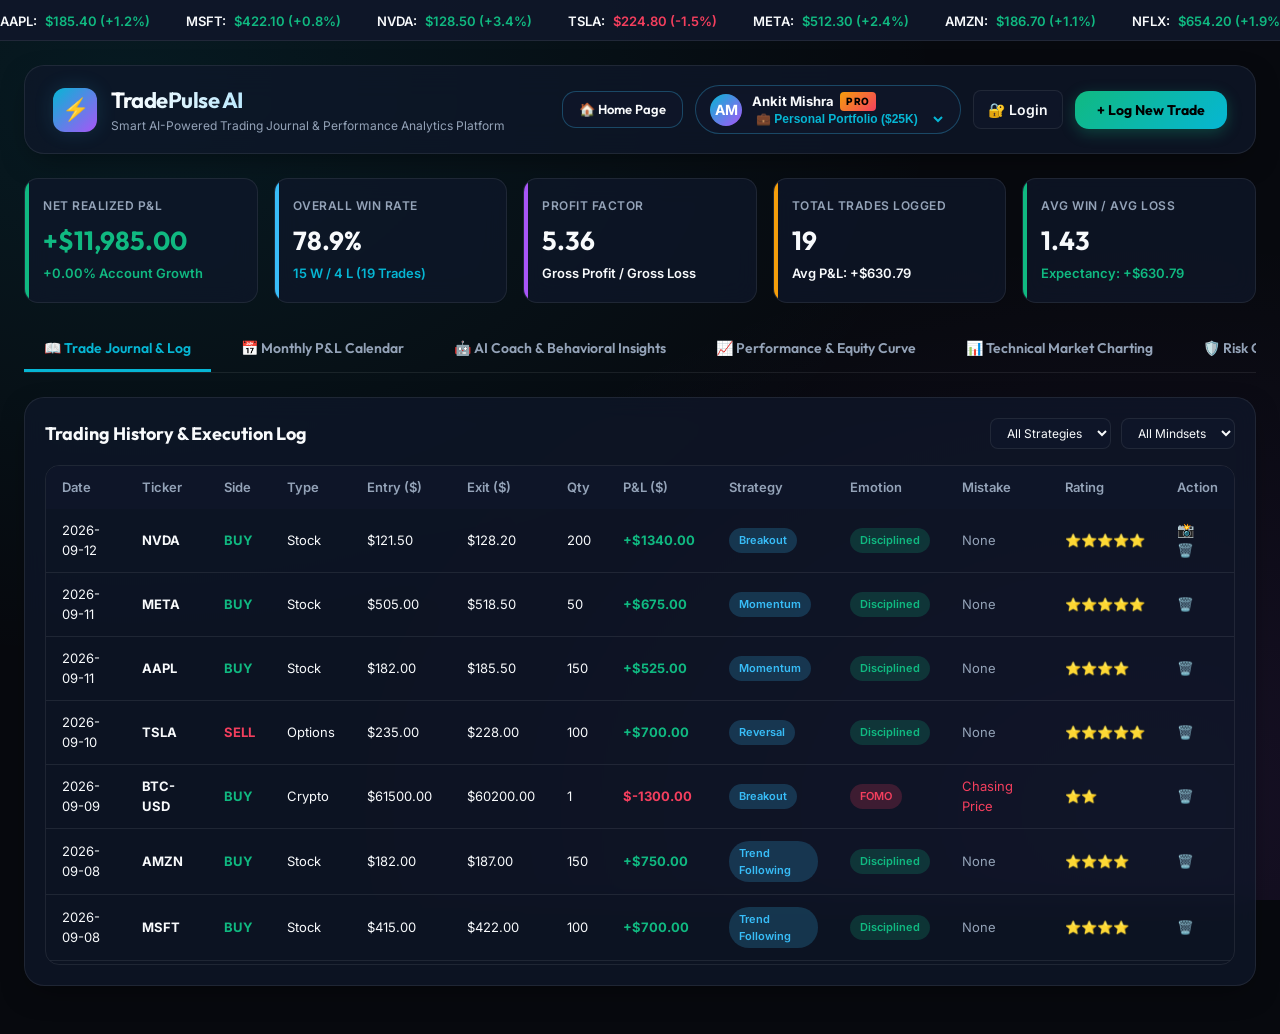
==== dashboard.html @ f3d49710 "feat: separate Home Landing Page (index.html) and Trading Dashboard (dashboard.html)" ====
<!DOCTYPE html>
<html lang="en">
<head>
  <meta charset="UTF-8">
  <meta name="viewport" content="width=device-width, initial-scale=1.0">
  <title>TradePulse AI – Trading Journal & Analytics Dashboard</title>

  <!-- Plotly.js CDN -->
  <script src="https://cdn.plot.ly/plotly-2.26.0.min.js"></script>

  <!-- Stylesheet -->
  <link rel="stylesheet" href="styles.css">
</head>
<body>

  <!-- Top Marquee Ticker Bar -->
  <div class="ticker-marquee">
    <div class="marquee-content">
      <span class="marquee-item">AAPL: <span class="text-green">$185.40 (+1.2%)</span></span>
      <span class="marquee-item">MSFT: <span class="text-green">$422.10 (+0.8%)</span></span>
      <span class="marquee-item">NVDA: <span class="text-green">$128.50 (+3.4%)</span></span>
      <span class="marquee-item">TSLA: <span class="text-red">$224.80 (-1.5%)</span></span>
      <span class="marquee-item">META: <span class="text-green">$512.30 (+2.4%)</span></span>
      <span class="marquee-item">AMZN: <span class="text-green">$186.70 (+1.1%)</span></span>
      <span class="marquee-item">NFLX: <span class="text-green">$654.20 (+1.9%)</span></span>
      <span class="marquee-item">AMD: <span class="text-red">$149.80 (-0.7%)</span></span>
      <span class="marquee-item">JPM: <span class="text-green">$211.50 (+0.5%)</span></span>
      <span class="marquee-item">BTC-USD: <span class="text-green">$64,250 (+2.1%)</span></span>
      <span class="marquee-item">ETH-USD: <span class="text-green">$3,420 (+1.8%)</span></span>
      <span class="marquee-item">RELIANCE: <span class="text-green">₹3,015 (+1.4%)</span></span>
      <span class="marquee-item">NIFTY 50: <span class="text-green">25,350 (+0.6%)</span></span>
      <span class="marquee-item">BANKNIFTY: <span class="text-green">51,800 (+0.9%)</span></span>
    </div>
  </div>

  <div class="dashboard-container">
    
    <!-- Navbar Header -->
    <header class="navbar">
      <div class="brand">
        <a href="index.html" style="text-decoration:none; display:flex; align-items:center; gap:14px;">
          <div class="brand-icon">⚡</div>
          <div class="brand-text">
            <h1>TradePulse AI</h1>
            <p>Smart AI-Powered Trading Journal & Performance Analytics Platform</p>
          </div>
        </a>
      </div>

      <div class="user-profile-bar">
        <a href="index.html" class="btn-hero-secondary" style="padding: 8px 16px; font-size: 13px; text-decoration: none; display: flex; align-items: center; gap: 6px;">
          <span>🏠 Home Page</span>
        </a>

        <div class="profile-pill" id="userProfilePill">
          <div class="avatar-badge" id="avatarBadge">AM</div>
          <div class="profile-info">
            <div class="profile-name" id="userName">Ankit Mishra <span class="badge-pro">PRO</span></div>
            <select id="activeAccountSelect" class="account-selector">
              <option value="Personal">💼 Personal Portfolio ($25K)</option>
              <option value="PropFirm">🏦 Prop Firm Account ($100K)</option>
              <option value="Paper">🧪 Paper Trading Sandbox</option>
            </select>
          </div>
        </div>

        <button id="openAuthModalBtn" class="form-input" style="cursor:pointer; font-weight:600;">🔐 Login</button>

        <button id="openTradeModalBtn" class="btn-add-trade">
          <span>+ Log New Trade</span>
        </button>
      </div>
    </header>

    <!-- Risk Protocol Breach Alert Banner (Hidden by Default) -->
    <div id="riskGuardBanner" class="risk-alert-banner" style="display: none;">
      <div class="risk-alert-title">
        <span>🚨 RISK PROTOCOL WARNING:</span>
        <span id="riskAlertMsg">Daily Max Loss Threshold ($1,000) Breached! Stop trading immediately to preserve capital.</span>
      </div>
      <button onclick="dismissRiskAlert()" class="form-input" style="cursor:pointer; font-size:12px; background:rgba(244,63,94,0.3); border-color:#f43f5e; color:#fff;">Acknowledge</button>
    </div>

    <!-- KPI Metric Cards Ribbon -->
    <div class="kpi-grid">
      <div class="kpi-card green" id="kpiNetPnlCard">
        <div class="kpi-title">Net Realized P&L</div>
        <div class="kpi-value text-green" id="kpiNetPnl">+$0.00</div>
        <div class="kpi-subtext text-green" id="kpiNetPnlPct">+0.00% Account Growth</div>
      </div>

      <div class="kpi-card blue">
        <div class="kpi-title">Overall Win Rate</div>
        <div class="kpi-value" id="kpiWinRate">0.0%</div>
        <div class="kpi-subtext text-cyan" id="kpiWinCount">0 Wins / 0 Losses</div>
      </div>

      <div class="kpi-card purple">
        <div class="kpi-title">Profit Factor</div>
        <div class="kpi-value" id="kpiProfitFactor">0.00</div>
        <div class="kpi-subtext text-muted">Gross Profit / Gross Loss</div>
      </div>

      <div class="kpi-card yellow">
        <div class="kpi-title">Total Trades Logged</div>
        <div class="kpi-value" id="kpiTotalTrades">0</div>
        <div class="kpi-subtext text-muted" id="kpiAvgTradePnl">Avg P&L: $0.00</div>
      </div>

      <div class="kpi-card green">
        <div class="kpi-title">Avg Win / Avg Loss</div>
        <div class="kpi-value" id="kpiWinLossRatio">0.00</div>
        <div class="kpi-subtext text-green" id="kpiExpectancy">Expectancy: +$0.00</div>
      </div>
    </div>

    <!-- Navigation Tabs -->
    <div class="tabs-header">
      <button class="tab-btn active" data-tab="tab1">📖 Trade Journal & Log</button>
      <button class="tab-btn" data-tab="tab2">📅 Monthly P&L Calendar</button>
      <button class="tab-btn" data-tab="tab3">🤖 AI Coach & Behavioral Insights</button>
      <button class="tab-btn" data-tab="tab4">📈 Performance & Equity Curve</button>
      <button class="tab-btn" data-tab="tab5">📊 Technical Market Charting</button>
      <button class="tab-btn" data-tab="tab7">🛡️ Risk Guard & Position Size Calculator</button>
      <button class="tab-btn" data-tab="tab8">📚 Execution Strategy Playbook</button>
      <button class="tab-btn" data-tab="tab9">📰 Economic News & Macro Calendar</button>
      <button class="tab-btn" data-tab="tab6">💾 Data Backup & CSV Export</button>
    </div>

    <!-- Tab 1: Trade Journal & Log -->
    <div id="tab1" class="tab-content active">
      <div class="chart-card">
        <div class="chart-header">
          <div class="chart-title">Trading History & Execution Log</div>
          <div style="display: flex; gap: 10px;">
            <select id="filterStrategy" class="form-select" style="padding: 6px 12px; font-size: 12px;">
              <option value="ALL">All Strategies</option>
              <option value="Breakout">Breakout</option>
              <option value="Reversal">Reversal</option>
              <option value="Momentum">Momentum</option>
              <option value="Scalp">Scalp</option>
            </select>
            <select id="filterEmotion" class="form-select" style="padding: 6px 12px; font-size: 12px;">
              <option value="ALL">All Mindsets</option>
              <option value="Disciplined">Disciplined</option>
              <option value="FOMO">FOMO</option>
              <option value="Revenge">Revenge</option>
              <option value="Greed">Greed</option>
            </select>
          </div>
        </div>

        <div class="data-table-container">
          <table>
            <thead>
              <tr>
                <th>Date</th>
                <th>Ticker</th>
                <th>Side</th>
                <th>Type</th>
                <th>Entry ($)</th>
                <th>Exit ($)</th>
                <th>Qty</th>
                <th>P&L ($)</th>
                <th>Strategy</th>
                <th>Emotion</th>
                <th>Mistake</th>
                <th>Rating</th>
                <th>Action</th>
              </tr>
            </thead>
            <tbody id="journalTableBody"></tbody>
          </table>
        </div>
      </div>
    </div>

    <!-- Tab 2: Monthly P&L Calendar -->
    <div id="tab2" class="tab-content">
      <div class="chart-card">
        <div class="calendar-controls">
          <div class="chart-title" id="calendarMonthTitle">P&L Calendar Heatmap</div>
          <div style="display:flex; gap:8px;">
            <button id="prevMonthBtn" class="form-input" style="cursor:pointer;">&lt; Prev</button>
            <button id="nextMonthBtn" class="form-input" style="cursor:pointer;">Next &gt;</button>
          </div>
        </div>

        <div class="calendar-grid" id="calendarGrid"></div>
      </div>
    </div>

    <!-- Tab 3: AI Coach & Behavioral Insights -->
    <div id="tab3" class="tab-content">
      <div class="grid-2">
        <div class="chart-card">
          <div class="chart-header">
            <div class="chart-title">🤖 AI Performance Coach Diagnosis</div>
          </div>
          <div id="aiInsightsContainer"></div>
        </div>

        <div class="chart-card">
          <div class="chart-header">
            <div class="chart-title">Trading Mistakes Dollar Cost Breakdown</div>
          </div>
          <div id="mistakesPlot" class="plot-container" style="min-height: 360px;"></div>
        </div>
      </div>

      <div class="chart-card">
        <div class="chart-header">
          <div class="chart-title">Psychology & Emotional Mindset Impact on P&L</div>
        </div>
        <div id="emotionPlot" class="plot-container" style="min-height: 380px;"></div>
      </div>
    </div>

    <!-- Tab 4: Performance Analytics & Equity Curve -->
    <div id="tab4" class="tab-content">
      <div class="chart-card">
        <div class="chart-header">
          <div class="chart-title">Cumulative Account Equity Curve ($)</div>
        </div>
        <div id="equityPlot" class="plot-container"></div>
      </div>

      <div class="grid-2">
        <div class="chart-card">
          <div class="chart-header">
            <div class="chart-title">Strategy P&L Breakdown</div>
          </div>
          <div id="strategyPnlPlot" class="plot-container" style="min-height: 360px;"></div>
        </div>

        <div class="chart-card">
          <div class="chart-header">
            <div class="chart-title">Risk & Statistical Performance Metrics</div>
          </div>
          <div style="padding: 10px 0;">
            <table>
              <tbody>
                <tr><td>Sharpe Ratio (Rf=2%)</td><td id="statSharpe" style="font-weight:700; color:#38bdf8;">-</td></tr>
                <tr><td>Sortino Ratio</td><td id="statSortino" style="font-weight:700; color:#10b981;">-</td></tr>
                <tr><td>Max Drawdown</td><td id="statMaxDD" style="font-weight:700; color:#f43f5e;">-</td></tr>
                <tr><td>Value at Risk (VaR 95%)</td><td id="statVaR" style="font-weight:700; color:#f43f5e;">-</td></tr>
                <tr><td>Best Trade ($)</td><td id="statBestTrade" style="font-weight:700; color:#10b981;">-</td></tr>
                <tr><td>Worst Trade ($)</td><td id="statWorstTrade" style="font-weight:700; color:#f43f5e;">-</td></tr>
              </tbody>
            </table>
          </div>
        </div>
      </div>
    </div>

    <!-- Tab 5: Technical Market Charting -->
    <div id="tab5" class="tab-content">
      <div class="chart-card">
        <div class="chart-header">
          <div style="display:flex; gap:12px; align-items:center;">
            <div class="chart-title">Live Technical Market Analysis</div>
            <select id="techTickerSelect" class="select-input">
              <optgroup label="🇺🇸 US Tech & Growth">
                <option value="AAPL">AAPL - Apple Inc.</option>
                <option value="MSFT">MSFT - Microsoft</option>
                <option value="NVDA">NVDA - NVIDIA</option>
                <option value="TSLA">TSLA - Tesla</option>
                <option value="GOOGL">GOOGL - Alphabet (Google)</option>
                <option value="AMZN">AMZN - Amazon.com</option>
                <option value="META">META - Meta Platforms</option>
                <option value="NFLX">NFLX - Netflix</option>
                <option value="AMD">AMD - Advanced Micro Devices</option>
                <option value="INTC">INTC - Intel Corporation</option>
              </optgroup>
              <optgroup label="🏦 Blue Chips & Finance">
                <option value="JPM">JPM - JPMorgan Chase</option>
                <option value="V">V - Visa Inc.</option>
                <option value="DIS">DIS - Walt Disney</option>
              </optgroup>
              <optgroup label="🪙 Crypto Currency">
                <option value="BTC-USD">BTC-USD - Bitcoin</option>
                <option value="ETH-USD">ETH-USD - Ethereum</option>
                <option value="SOL-USD">SOL-USD - Solana</option>
              </optgroup>
              <optgroup label="🇮🇳 Indian Equities & Indices">
                <option value="RELIANCE.NS">RELIANCE.NS - Reliance Industries</option>
                <option value="TCS.NS">TCS.NS - Tata Consultancy Services</option>
                <option value="INFY">INFY - Infosys</option>
              </optgroup>
            </select>
          </div>
        </div>
        <div id="techPricePlot" class="plot-container"></div>
      </div>

      <div class="grid-2">
        <div class="chart-card">
          <div class="chart-header"><div class="chart-title">RSI Momentum (14)</div></div>
          <div id="techRsiPlot" class="plot-container" style="min-height: 320px;"></div>
        </div>

        <div class="chart-card">
          <div class="chart-header"><div class="chart-title">MACD (12, 26, 9)</div></div>
          <div id="techMacdPlot" class="plot-container" style="min-height: 320px;"></div>
        </div>
      </div>
    </div>

    <!-- Tab 7: Risk Guard & Position Size Calculator -->
    <div id="tab7" class="tab-content">
      <div class="grid-2">
        <div class="chart-card">
          <div class="chart-header">
            <div class="chart-title">📐 Smart Position Sizing & Risk Calculator</div>
          </div>
          <form id="posCalcForm" class="calc-card">
            <div class="form-group" style="margin-bottom:12px;">
              <label>Account Balance ($):</label>
              <input type="number" id="calcAccount" class="form-input" value="25000" required />
            </div>
            <div class="form-group" style="margin-bottom:12px;">
              <label>Risk Per Trade (%):</label>
              <input type="number" step="0.1" id="calcRiskPct" class="form-input" value="1.0" required />
            </div>
            <div class="form-group" style="margin-bottom:12px;">
              <label>Entry Price ($):</label>
              <input type="number" step="0.01" id="calcEntry" class="form-input" placeholder="e.g. 185.00" required />
            </div>
            <div class="form-group" style="margin-bottom:16px;">
              <label>Stop Loss Price ($):</label>
              <input type="number" step="0.01" id="calcStop" class="form-input" placeholder="e.g. 182.50" required />
            </div>
            <button type="button" id="btnCalculatePos" class="btn-add-trade" style="width:100%; justify-content:center;">Calculate Position Size</button>
          </form>

          <div class="calc-result-box" id="calcResultBox">
            <div style="font-size:12px; font-weight:600; color:var(--text-muted);">RECOMMENDED SHARES / CONTRACTS</div>
            <div class="calc-result-val" id="calcResultQty">0 Shares</div>
            <div style="font-size:13px; color:var(--text-main); margin-top:4px;" id="calcResultDollar">Dollar Risk: $250.00 (1.0%)</div>
          </div>
        </div>

        <div class="chart-card">
          <div class="chart-header">
            <div class="chart-title">🛡️ Daily Risk Guard Protocol Settings</div>
          </div>
          <div style="padding:10px 0;">
            <p style="color:var(--text-muted); font-size:13px; margin-bottom:16px;">
              Protect your capital by setting strict maximum daily loss thresholds. The system triggers an immediate protocol warning if exceeded.
            </p>
            <div class="form-group" style="margin-bottom:16px;">
              <label>Daily Max Loss Limit ($):</label>
              <input type="number" id="settingMaxLoss" class="form-input" value="1000" />
            </div>
            <div class="form-group" style="margin-bottom:16px;">
              <label>Max Consecutive Loss Streak Allowable:</label>
              <input type="number" id="settingMaxStreak" class="form-input" value="3" />
            </div>
            <button id="saveRiskSettingsBtn" class="btn-add-trade">Save Risk Protocol Rules</button>
          </div>
        </div>
      </div>
    </div>

    <!-- Tab 8: Strategy Playbook & Execution Rules -->
    <div id="tab8" class="tab-content">
      <div class="chart-card">
        <div class="chart-header">
          <div class="chart-title">📚 Pre-Trade Execution Playbook Checklist</div>
        </div>
        <p style="color: var(--text-muted); margin-bottom: 20px; font-size: 14px;">
          Enforce discipline by verifying setup criteria before taking any live order entry.
        </p>

        <div class="playbook-item">
          <input type="checkbox" id="pb1" class="playbook-checkbox">
          <label for="pb1" style="cursor:pointer; color:var(--text-main);">1. Higher Timeframe Alignment: 4H & Daily trend direction confirmed.</label>
        </div>
        <div class="playbook-item">
          <input type="checkbox" id="pb2" class="playbook-checkbox">
          <label for="pb2" style="cursor:pointer; color:var(--text-main);">2. Key Level Rejection / Breakout: Clear horizontal support/resistance test.</label>
        </div>
        <div class="playbook-item">
          <input type="checkbox" id="pb3" class="playbook-checkbox">
          <label for="pb3" style="cursor:pointer; color:var(--text-main);">3. Volume Confirmation: Relative volume spike above 20-period average.</label>
        </div>
        <div class="playbook-item">
          <input type="checkbox" id="pb4" class="playbook-checkbox">
          <label for="pb4" style="cursor:pointer; color:var(--text-main);">4. Risk:Reward Ratio Check: Planned profit target is at least 2x stop loss distance.</label>
        </div>
        <div class="playbook-item">
          <input type="checkbox" id="pb5" class="playbook-checkbox">
          <label for="pb5" style="cursor:pointer; color:var(--text-main);">5. Emotional State Check: Calm, focused, and free from FOMO or revenge mindset.</label>
        </div>
      </div>
    </div>

    <!-- Tab 9: Economic News & Macro Calendar -->
    <div id="tab9" class="tab-content">
      <div class="chart-card">
        <div class="chart-header">
          <div class="chart-title">📰 High-Impact Macro Economic Events & Catalyst Feed</div>
        </div>
        <table>
          <thead>
            <tr>
              <th>Time</th>
              <th>Currency / Country</th>
              <th>Event Catalyst</th>
              <th>Impact Tier</th>
              <th>Forecast</th>
              <th>Prior</th>
            </tr>
          </thead>
          <tbody>
            <tr><td>08:30 EST</td><td>🇺🇸 USD</td><td>Core Inflation CPI (MoM)</td><td><span class="tag-pill tag-fomo">HIGH IMPACT</span></td><td>0.3%</td><td>0.2%</td></tr>
            <tr><td>14:00 EST</td><td>🇺🇸 USD</td><td>FOMC Federal Reserve Rate Decision</td><td><span class="tag-pill tag-revenge">CRITICAL</span></td><td>5.25%</td><td>5.50%</td></tr>
            <tr><td>04:30 EST</td><td>🇪🇺 EUR</td><td>ECB Monetary Policy Statement</td><td><span class="tag-pill tag-fomo">HIGH IMPACT</span></td><td>3.75%</td><td>3.75%</td></tr>
            <tr><td>09:30 EST</td><td>🇮🇳 INR</td><td>RBI Benchmark Repo Rate Announcement</td><td><span class="tag-pill tag-breakout">MEDIUM</span></td><td>6.50%</td><td>6.50%</td></tr>
          </tbody>
        </table>
      </div>
    </div>

    <!-- Tab 6: Backup & Export -->
    <div id="tab6" class="tab-content">
      <div class="chart-card">
        <div class="chart-header">
          <div class="chart-title">Trade Journal Backup & CSV Export</div>
        </div>
        <p style="color: var(--text-muted); margin-bottom: 20px; font-size: 14px;">
          Export your complete trading journal data as a standard CSV spreadsheet or JSON backup file.
        </p>
        <div style="display: flex; gap: 16px;">
          <button id="exportCsvBtn" class="btn-add-trade">📥 Export Journal to CSV</button>
          <button id="resetJournalBtn" class="btn-add-trade" style="background: linear-gradient(135deg, var(--red-accent), var(--yellow-accent));">🔄 Reset to Sample Data</button>
        </div>
      </div>
    </div>

  </div>

  <!-- Trade Log Modal -->
  <div id="tradeModal" class="modal-overlay">
    <div class="modal-card">
      <div class="modal-header">
        <div class="modal-title" id="modalTitle">+ Log New Trade</div>
        <button id="closeModalBtn" class="close-btn">&times;</button>
      </div>

      <form id="tradeForm" class="modal-body">
        <input type="hidden" id="tradeId" />
        
        <div class="form-grid">
          <div class="form-group">
            <label for="tradeDate">Date:</label>
            <input type="date" id="tradeDate" class="form-input" required />
          </div>

          <div class="form-group">
            <label for="tradeSymbol">Ticker / Symbol:</label>
            <input type="text" id="tradeSymbol" class="form-input" placeholder="e.g. AAPL, NVDA, NIFTY" required style="text-transform: uppercase;" />
          </div>

          <div class="form-group">
            <label for="tradeSide">Side:</label>
            <select id="tradeSide" class="form-select">
              <option value="BUY">BUY / LONG</option>
              <option value="SELL">SELL / SHORT</option>
            </select>
          </div>

          <div class="form-group">
            <label for="tradeAsset">Asset Class:</label>
            <select id="tradeAsset" class="form-select">
              <option value="Stock">Equity / Stock</option>
              <option value="Options">Options</option>
              <option value="Futures">Futures</option>
              <option value="Crypto">Crypto</option>
              <option value="Forex">Forex</option>
            </select>
          </div>

          <div class="form-group">
            <label for="tradeEntry">Entry Price ($):</label>
            <input type="number" step="0.01" id="tradeEntry" class="form-input" placeholder="0.00" required />
          </div>

          <div class="form-group">
            <label for="tradeExit">Exit Price ($):</label>
            <input type="number" step="0.01" id="tradeExit" class="form-input" placeholder="0.00" required />
          </div>

          <div class="form-group">
            <label for="tradeQty">Quantity / Shares:</label>
            <input type="number" step="1" id="tradeQty" class="form-input" placeholder="100" required />
          </div>

          <div class="form-group">
            <label for="tradeStrategy">Strategy Setup:</label>
            <select id="tradeStrategy" class="form-select">
              <option value="Breakout">Breakout</option>
              <option value="Reversal">Reversal</option>
              <option value="Momentum">Momentum</option>
              <option value="Scalp">Scalp</option>
              <option value="Trend Following">Trend Following</option>
            </select>
          </div>

          <div class="form-group">
            <label for="tradeEmotion">Mindset / Emotion:</label>
            <select id="tradeEmotion" class="form-select">
              <option value="Disciplined">Disciplined (Planned)</option>
              <option value="FOMO">FOMO (Chasing)</option>
              <option value="Revenge">Revenge Trade</option>
              <option value="Greed">Greed (Over-held)</option>
              <option value="Fear">Fear (Panic Exit)</option>
            </select>
          </div>

          <div class="form-group">
            <label for="tradeMistake">Execution Mistake:</label>
            <select id="tradeMistake" class="form-select">
              <option value="None">None (Flawless Execution)</option>
              <option value="Chasing Price">Chasing Price</option>
              <option value="Early Exit">Early Exit</option>
              <option value="Over-leveraged">Over-leveraged</option>
              <option value="No Stop Loss">No Stop Loss</option>
              <option value="Moved Stop Loss">Moved Stop Loss</option>
            </select>
          </div>

          <div class="form-group full">
            <label for="tradeRating">Execution Quality Rating:</label>
            <select id="tradeRating" class="form-select">
              <option value="5">⭐⭐⭐⭐⭐ 5 Stars (Perfect)</option>
              <option value="4">⭐⭐⭐⭐ 4 Stars (Good)</option>
              <option value="3">⭐⭐⭐ 3 Stars (Average)</option>
              <option value="2">⭐⭐ 2 Stars (Flawed)</option>
              <option value="1">⭐ 1 Star (Terrible)</option>
            </select>
          </div>

          <div class="form-group full">
            <label for="tradeNotes">Trade Notes / Setup Description:</label>
            <textarea id="tradeNotes" class="form-textarea" placeholder="Key takeaways, chart patterns, catalyst, or reasons for trade..."></textarea>
          </div>

          <div class="form-group full">
            <label for="tradeChartUrl">Chart Snapshot Image URL (Optional):</label>
            <input type="url" id="tradeChartUrl" class="form-input" placeholder="https://images.unsplash.com/... or TradingView snapshot link" />
          </div>
        </div>

        <div style="margin-top: 20px; display: flex; justify-content: flex-end; gap: 12px;">
          <button type="button" id="cancelModalBtn" class="form-input" style="cursor:pointer;">Cancel</button>
          <button type="submit" class="btn-add-trade">Save Trade Record</button>
        </div>
      </form>
    </div>
  </div>

  <!-- Authentication Modal -->
  <div id="authModal" class="modal-overlay">
    <div class="modal-card" style="max-width: 420px;">
      <div class="modal-header">
        <div class="modal-title">🔐 Trader Portal Authentication</div>
        <button id="closeAuthModalBtn" class="close-btn">&times;</button>
      </div>
      <form id="authForm" class="modal-body">
        <div class="form-group" style="margin-bottom:14px;">
          <label>Email Address:</label>
          <input type="email" id="authEmail" class="form-input" value="ankit@tradepulse.ai" required />
        </div>
        <div class="form-group" style="margin-bottom:20px;">
          <label>Password:</label>
          <input type="password" id="authPass" class="form-input" value="••••••••" required />
        </div>
        <button type="submit" class="btn-add-trade" style="width:100%; justify-content:center; margin-bottom:12px;">Login to Account</button>
        <button type="button" id="btnQuickDemoLogin" class="form-input" style="width:100%; cursor:pointer; background:rgba(6,182,212,0.15); border-color:var(--cyan-accent); color:var(--cyan-accent); font-weight:700;">⚡ 1-Click Quick Demo Login</button>
      </form>
    </div>
  </div>

  <!-- Lightbox Modal for Chart Snapshots -->
  <div id="lightboxModal" class="lightbox-modal">
    <img id="lightboxImg" class="lightbox-img" src="" alt="Chart Snapshot" />
  </div>

  <!-- JavaScript App Logic -->
  <script src="app.js"></script>
</body>
</html>
---- styles.css ----
@import url('https://fonts.googleapis.com/css2?family=Inter:wght@300;400;500;600;700&family=Outfit:wght@500;600;700;800&display=swap');

:root {
  --bg-dark: #07090e;
  --bg-card: rgba(15, 23, 42, 0.75);
  --bg-card-hover: rgba(30, 41, 59, 0.85);
  --border-card: rgba(255, 255, 255, 0.08);
  --border-glow: rgba(56, 189, 248, 0.3);
  
  --text-main: #f8fafc;
  --text-muted: #94a3b8;
  --text-dim: #64748b;
  
  --cyan-accent: #06b6d4;
  --blue-accent: #38bdf8;
  --green-accent: #10b981;
  --red-accent: #f43f5e;
  --purple-accent: #a855f7;
  --yellow-accent: #f59e0b;
  
  --radius-sm: 8px;
  --radius-md: 14px;
  --radius-lg: 20px;
  
  --shadow-main: 0 10px 30px -10px rgba(0, 0, 0, 0.5);
  --shadow-glow: 0 0 20px rgba(56, 189, 248, 0.15);
}

* {
  margin: 0;
  padding: 0;
  box-sizing: border-box;
}

body {
  font-family: 'Inter', sans-serif;
  background-color: var(--bg-dark);
  color: var(--text-main);
  min-height: 100vh;
  line-height: 1.5;
  background-image: 
    radial-gradient(at 10% 10%, rgba(6, 182, 212, 0.1) 0px, transparent 50%),
    radial-gradient(at 90% 90%, rgba(168, 85, 247, 0.1) 0px, transparent 50%);
  background-attachment: fixed;
}

/* Top Marquee Ticker Bar */
.ticker-marquee {
  background: rgba(15, 23, 42, 0.9);
  border-bottom: 1px solid var(--border-card);
  padding: 8px 0;
  overflow: hidden;
  white-space: nowrap;
}

.marquee-content {
  display: inline-block;
  animation: marquee 30s linear infinite;
}

.marquee-item {
  display: inline-flex;
  align-items: center;
  gap: 8px;
  margin-right: 32px;
  font-size: 13px;
  font-weight: 600;
}

@keyframes marquee {
  0% { transform: translateX(0); }
  100% { transform: translateX(-50%); }
}

.dashboard-container {
  max-width: 1440px;
  margin: 0 auto;
  padding: 24px;
}

/* Navbar Header */
.navbar {
  display: flex;
  justify-content: space-between;
  align-items: center;
  padding: 18px 28px;
  background: var(--bg-card);
  backdrop-filter: blur(16px);
  -webkit-backdrop-filter: blur(16px);
  border: 1px solid var(--border-card);
  border-radius: var(--radius-lg);
  margin-bottom: 24px;
  box-shadow: var(--shadow-main);
}

.brand {
  display: flex;
  align-items: center;
  gap: 14px;
}

.brand-icon {
  width: 44px;
  height: 44px;
  border-radius: 12px;
  background: linear-gradient(135deg, var(--cyan-accent), var(--purple-accent));
  display: flex;
  align-items: center;
  justify-content: center;
  font-size: 22px;
  box-shadow: var(--shadow-glow);
}

.brand-text h1 {
  font-family: 'Outfit', sans-serif;
  font-size: 22px;
  font-weight: 700;
  letter-spacing: -0.5px;
  background: linear-gradient(90deg, #ffffff, var(--blue-accent));
  -webkit-background-clip: text;
  -webkit-text-fill-color: transparent;
}

.brand-text p {
  font-size: 12px;
  color: var(--text-muted);
}

.btn-add-trade {
  background: linear-gradient(135deg, var(--green-accent), var(--cyan-accent));
  color: #000000;
  font-family: 'Outfit', sans-serif;
  font-size: 14px;
  font-weight: 700;
  padding: 10px 22px;
  border: none;
  border-radius: var(--radius-md);
  cursor: pointer;
  transition: all 0.2s ease;
  box-shadow: 0 4px 15px rgba(16, 185, 129, 0.3);
  display: flex;
  align-items: center;
  gap: 8px;
}

.btn-add-trade:hover {
  transform: translateY(-2px);
  box-shadow: 0 6px 20px rgba(16, 185, 129, 0.5);
}

/* KPI Cards Grid */
.kpi-grid {
  display: grid;
  grid-template-columns: repeat(auto-fit, minmax(210px, 1fr));
  gap: 16px;
  margin-bottom: 24px;
}

.kpi-card {
  background: var(--bg-card);
  backdrop-filter: blur(12px);
  border: 1px solid var(--border-card);
  border-radius: var(--radius-md);
  padding: 18px;
  transition: all 0.3s ease;
  position: relative;
  overflow: hidden;
}

.kpi-card::before {
  content: '';
  position: absolute;
  top: 0;
  left: 0;
  width: 4px;
  height: 100%;
  background: var(--blue-accent);
}

.kpi-card.green::before { background: var(--green-accent); }
.kpi-card.red::before { background: var(--red-accent); }
.kpi-card.purple::before { background: var(--purple-accent); }
.kpi-card.yellow::before { background: var(--yellow-accent); }

.kpi-card:hover {
  transform: translateY(-4px);
  border-color: var(--border-glow);
  box-shadow: var(--shadow-glow);
}

.kpi-title {
  font-size: 12px;
  font-weight: 600;
  color: var(--text-muted);
  text-transform: uppercase;
  letter-spacing: 0.5px;
  margin-bottom: 6px;
}

.kpi-value {
  font-family: 'Outfit', sans-serif;
  font-size: 26px;
  font-weight: 700;
  color: var(--text-main);
}

.kpi-subtext {
  font-size: 13px;
  font-weight: 600;
  margin-top: 4px;
}

.text-green { color: var(--green-accent); }
.text-red { color: var(--red-accent); }
.text-cyan { color: var(--cyan-accent); }

/* Navigation Tabs */
.tabs-header {
  display: flex;
  gap: 10px;
  border-bottom: 1px solid var(--border-card);
  margin-bottom: 24px;
  overflow-x: auto;
}

.tab-btn {
  padding: 12px 20px;
  font-family: 'Outfit', sans-serif;
  font-size: 14px;
  font-weight: 600;
  color: var(--text-muted);
  background: transparent;
  border: none;
  border-bottom: 3px solid transparent;
  cursor: pointer;
  transition: all 0.2s ease;
  white-space: nowrap;
}

.tab-btn:hover { color: var(--text-main); }
.tab-btn.active {
  color: var(--cyan-accent);
  border-bottom-color: var(--cyan-accent);
}

.tab-content {
  display: none;
  animation: fadeIn 0.3s ease;
}

.tab-content.active { display: block; }

@keyframes fadeIn {
  from { opacity: 0; transform: translateY(6px); }
  to { opacity: 1; transform: translateY(0); }
}

/* Section Cards & Containers */
.chart-card {
  background: var(--bg-card);
  backdrop-filter: blur(12px);
  border: 1px solid var(--border-card);
  border-radius: var(--radius-lg);
  padding: 20px;
  margin-bottom: 24px;
  box-shadow: var(--shadow-main);
}

.chart-header {
  display: flex;
  justify-content: space-between;
  align-items: center;
  margin-bottom: 16px;
}

.chart-title {
  font-family: 'Outfit', sans-serif;
  font-size: 18px;
  font-weight: 700;
  color: var(--text-main);
}

.plot-container {
  width: 100%;
  min-height: 440px;
}

.grid-2 {
  display: grid;
  grid-template-columns: repeat(auto-fit, minmax(550px, 1fr));
  gap: 24px;
}

/* P&L Calendar Grid */
.calendar-controls {
  display: flex;
  justify-content: space-between;
  align-items: center;
  margin-bottom: 16px;
}

.calendar-grid {
  display: grid;
  grid-template-columns: repeat(7, 1fr);
  gap: 10px;
}

.cal-day-header {
  text-align: center;
  font-size: 12px;
  font-weight: 700;
  color: var(--text-muted);
  padding: 8px 0;
  text-transform: uppercase;
}

.cal-cell {
  background: rgba(15, 23, 42, 0.6);
  border: 1px solid var(--border-card);
  border-radius: var(--radius-md);
  min-height: 90px;
  padding: 10px;
  display: flex;
  flex-direction: column;
  justify-content: space-between;
  transition: all 0.2s ease;
  cursor: pointer;
}

.cal-cell:hover {
  transform: scale(1.03);
  border-color: var(--blue-accent);
}

.cal-cell.profit {
  background: rgba(16, 185, 129, 0.12);
  border-color: rgba(16, 185, 129, 0.3);
}

.cal-cell.loss {
  background: rgba(244, 63, 94, 0.12);
  border-color: rgba(244, 63, 94, 0.3);
}

.cal-cell.empty {
  opacity: 0.3;
  cursor: default;
}

.cal-date-num {
  font-size: 13px;
  font-weight: 700;
  color: var(--text-muted);
}

.cal-pnl-val {
  font-family: 'Outfit', sans-serif;
  font-size: 15px;
  font-weight: 700;
  text-align: right;
}

.cal-trades-cnt {
  font-size: 11px;
  color: var(--text-dim);
}

/* AI Insights Cards */
.ai-insight-box {
  background: linear-gradient(135deg, rgba(6, 182, 212, 0.1), rgba(168, 85, 247, 0.1));
  border: 1px solid rgba(56, 189, 248, 0.3);
  border-radius: var(--radius-md);
  padding: 16px 20px;
  margin-bottom: 14px;
  display: flex;
  gap: 14px;
  align-items: flex-start;
}

.ai-icon {
  font-size: 24px;
}

.ai-content h4 {
  font-family: 'Outfit', sans-serif;
  font-size: 16px;
  font-weight: 700;
  color: var(--blue-accent);
  margin-bottom: 4px;
}

.ai-content p {
  font-size: 13px;
  color: var(--text-main);
}

/* Tags & Badges */
.tag-pill {
  padding: 4px 10px;
  border-radius: 20px;
  font-size: 11px;
  font-weight: 600;
  display: inline-block;
}

.tag-breakout { background: rgba(56, 189, 248, 0.2); color: var(--blue-accent); }
.tag-reversal { background: rgba(168, 85, 247, 0.2); color: var(--purple-accent); }
.tag-scalp { background: rgba(245, 158, 11, 0.2); color: var(--yellow-accent); }

.tag-disciplined { background: rgba(16, 185, 129, 0.2); color: var(--green-accent); }
.tag-fomo { background: rgba(244, 63, 94, 0.2); color: var(--red-accent); }
.tag-revenge { background: rgba(244, 63, 94, 0.3); color: #ff0055; }

/* Modal Styling */
.modal-overlay {
  display: none;
  position: fixed;
  top: 0;
  left: 0;
  width: 100vw;
  height: 100vh;
  background: rgba(7, 9, 14, 0.85);
  backdrop-filter: blur(10px);
  z-index: 10000;
  justify-content: center;
  align-items: center;
  padding: 20px;
}

.modal-card {
  background: #0f172a;
  border: 1px solid var(--border-glow);
  border-radius: var(--radius-lg);
  max-width: 650px;
  width: 100%;
  max-height: 90vh;
  overflow-y: auto;
  box-shadow: 0 20px 50px rgba(0, 0, 0, 0.8);
  animation: modalUp 0.3s ease;
}

@keyframes modalUp {
  from { opacity: 0; transform: translateY(20px); }
  to { opacity: 1; transform: translateY(0); }
}

.modal-header {
  padding: 20px 24px;
  border-bottom: 1px solid var(--border-card);
  display: flex;
  justify-content: space-between;
  align-items: center;
}

.modal-title {
  font-family: 'Outfit', sans-serif;
  font-size: 18px;
  font-weight: 700;
  color: var(--text-main);
}

.close-btn {
  background: transparent;
  border: none;
  color: var(--text-muted);
  font-size: 24px;
  cursor: pointer;
}

.modal-body {
  padding: 24px;
}

.form-grid {
  display: grid;
  grid-template-columns: 1fr 1fr;
  gap: 16px;
}

.form-group {
  display: flex;
  flex-direction: column;
  gap: 6px;
}

.form-group.full { grid-column: span 2; }

.form-group label {
  font-size: 12px;
  font-weight: 600;
  color: var(--text-muted);
  text-transform: uppercase;
}

.form-input, .form-select, .form-textarea {
  background: rgba(15, 23, 42, 0.8);
  border: 1px solid var(--border-card);
  border-radius: var(--radius-sm);
  padding: 10px 14px;
  color: var(--text-main);
  font-family: inherit;
  font-size: 14px;
  outline: none;
  transition: border-color 0.2s ease;
}

.form-input:focus, .form-select:focus, .form-textarea:focus {
  border-color: var(--cyan-accent);
}

.form-textarea {
  resize: vertical;
  min-height: 70px;
}

/* Data Table */
.data-table-container {
  overflow-x: auto;
  max-height: 500px;
  border-radius: var(--radius-md);
  border: 1px solid var(--border-card);
}

table {
  width: 100%;
  border-collapse: collapse;
  text-align: left;
  font-size: 13px;
}

th {
  background: rgba(15, 23, 42, 0.95);
  color: var(--text-muted);
  padding: 12px 16px;
  font-weight: 600;
  position: sticky;
  top: 0;
  z-index: 10;
}

td {
  padding: 12px 16px;
  border-bottom: 1px solid var(--border-card);
  color: var(--text-main);
}

tr:hover td {
  background: rgba(255, 255, 255, 0.03);
}

@media (max-width: 768px) {
  .navbar { flex-direction: column; align-items: flex-start; gap: 16px; }
  .grid-2 { grid-template-columns: 1fr; }
  .calendar-grid { grid-template-columns: repeat(7, minmax(40px, 1fr)); }
  .form-grid { grid-template-columns: 1fr; }
  .form-group.full { grid-column: span 1; }
}

/* User Profile & Account Selector Pill */
.user-profile-bar {
  display: flex;
  align-items: center;
  gap: 12px;
}

.profile-pill {
  display: flex;
  align-items: center;
  gap: 10px;
  background: rgba(15, 23, 42, 0.8);
  border: 1px solid var(--border-glow);
  padding: 6px 14px;
  border-radius: 30px;
}

.avatar-badge {
  width: 32px;
  height: 32px;
  border-radius: 50%;
  background: linear-gradient(135deg, var(--cyan-accent), var(--purple-accent));
  display: flex;
  align-items: center;
  justify-content: center;
  font-weight: 700;
  font-size: 14px;
  color: #ffffff;
}

.profile-info {
  display: flex;
  flex-direction: column;
}

.profile-name {
  font-size: 13px;
  font-weight: 700;
  color: var(--text-main);
  display: flex;
  align-items: center;
  gap: 6px;
}

.badge-pro {
  background: linear-gradient(135deg, var(--yellow-accent), var(--red-accent));
  color: #000;
  font-size: 10px;
  font-weight: 800;
  padding: 2px 6px;
  border-radius: 4px;
  letter-spacing: 0.5px;
}

.account-selector {
  background: transparent;
  border: none;
  color: var(--cyan-accent);
  font-size: 12px;
  font-weight: 600;
  cursor: pointer;
  outline: none;
}

/* Risk Alert Banner */
.risk-alert-banner {
  background: linear-gradient(90deg, rgba(244, 63, 94, 0.25), rgba(245, 158, 11, 0.25));
  border: 1px solid var(--red-accent);
  border-radius: var(--radius-md);
  padding: 14px 20px;
  margin-bottom: 24px;
  display: flex;
  justify-content: space-between;
  align-items: center;
  animation: pulseGlow 2s infinite alternate;
}

@keyframes pulseGlow {
  0% { box-shadow: 0 0 10px rgba(244, 63, 94, 0.2); }
  100% { box-shadow: 0 0 25px rgba(244, 63, 94, 0.5); }
}

.risk-alert-title {
  font-family: 'Outfit', sans-serif;
  font-size: 16px;
  font-weight: 700;
  color: var(--red-accent);
  display: flex;
  align-items: center;
  gap: 8px;
}

/* Position Size Calculator */
.calc-card {
  background: rgba(15, 23, 42, 0.9);
  border: 1px solid var(--border-glow);
  border-radius: var(--radius-md);
  padding: 20px;
}

.calc-result-box {
  background: linear-gradient(135deg, rgba(6, 182, 212, 0.15), rgba(16, 185, 129, 0.15));
  border: 1px solid var(--cyan-accent);
  border-radius: var(--radius-md);
  padding: 16px;
  text-align: center;
  margin-top: 16px;
}

.calc-result-val {
  font-family: 'Outfit', sans-serif;
  font-size: 32px;
  font-weight: 800;
  color: var(--green-accent);
}

/* Trading Playbook Checklist */
.playbook-item {
  display: flex;
  align-items: center;
  gap: 12px;
  padding: 12px 16px;
  background: rgba(15, 23, 42, 0.6);
  border: 1px solid var(--border-card);
  border-radius: var(--radius-sm);
  margin-bottom: 10px;
  transition: all 0.2s ease;
}

.playbook-item:hover {
  border-color: var(--cyan-accent);
  background: rgba(15, 23, 42, 0.9);
}

.playbook-checkbox {
  width: 18px;
  height: 18px;
  cursor: pointer;
  accent-color: var(--cyan-accent);
}

/* Lightbox Modal */
.lightbox-modal {
  display: none;
  position: fixed;
  top: 0;
  left: 0;
  width: 100vw;
  height: 100vh;
  background: rgba(0, 0, 0, 0.9);
  backdrop-filter: blur(12px);
  z-index: 20000;
  justify-content: center;
  align-items: center;
  padding: 40px;
}

.lightbox-img {
  max-width: 90vw;
  max-height: 85vh;
  border-radius: var(--radius-md);
  border: 2px solid var(--cyan-accent);
  box-shadow: 0 0 40px rgba(6, 182, 212, 0.4);
}

/* ====================================================
   Home Landing Page Styles (#tab0)
   ==================================================== */
.home-announcement-bar {
  background: linear-gradient(90deg, rgba(6, 182, 212, 0.2), rgba(168, 85, 247, 0.2));
  border: 1px solid var(--border-glow);
  border-radius: 30px;
  padding: 8px 18px;
  display: inline-flex;
  align-items: center;
  gap: 10px;
  font-size: 13px;
  font-weight: 600;
  color: var(--blue-accent);
  margin-bottom: 20px;
  box-shadow: var(--shadow-glow);
}

.home-hero-grid {
  display: grid;
  grid-template-columns: 1.1fr 0.9fr;
  gap: 40px;
  align-items: center;
  margin-bottom: 48px;
  padding: 20px 0;
}

.hero-text-box h1 {
  font-family: 'Outfit', sans-serif;
  font-size: 44px;
  font-weight: 800;
  line-height: 1.15;
  margin-bottom: 18px;
  background: linear-gradient(135deg, #ffffff 30%, var(--blue-accent) 70%, var(--purple-accent) 100%);
  -webkit-background-clip: text;
  -webkit-text-fill-color: transparent;
  letter-spacing: -1px;
}

.hero-text-box p {
  font-size: 16px;
  color: var(--text-muted);
  line-height: 1.6;
  margin-bottom: 28px;
  max-width: 600px;
}

.hero-cta-group {
  display: flex;
  gap: 16px;
  align-items: center;
  margin-bottom: 32px;
}

.btn-hero-primary {
  background: linear-gradient(135deg, var(--cyan-accent), var(--blue-accent));
  color: #000000;
  font-family: 'Outfit', sans-serif;
  font-size: 16px;
  font-weight: 700;
  padding: 14px 28px;
  border: none;
  border-radius: var(--radius-md);
  cursor: pointer;
  transition: all 0.25 ease;
  box-shadow: 0 8px 25px rgba(6, 182, 212, 0.4);
  display: inline-flex;
  align-items: center;
  gap: 10px;
}

.btn-hero-primary:hover {
  transform: translateY(-3px) scale(1.02);
  box-shadow: 0 12px 30px rgba(6, 182, 212, 0.6);
}

.btn-hero-secondary {
  background: rgba(15, 23, 42, 0.8);
  color: var(--text-main);
  border: 1px solid var(--border-glow);
  font-family: 'Outfit', sans-serif;
  font-size: 15px;
  font-weight: 600;
  padding: 14px 24px;
  border-radius: var(--radius-md);
  cursor: pointer;
  transition: all 0.2s ease;
}

.btn-hero-secondary:hover {
  border-color: var(--cyan-accent);
  background: rgba(30, 41, 59, 0.9);
}

.hero-trust-badges {
  display: flex;
  gap: 20px;
  font-size: 13px;
  color: var(--text-muted);
  font-weight: 500;
}

.hero-visual-card {
  background: linear-gradient(145deg, rgba(15, 23, 42, 0.9), rgba(30, 41, 59, 0.7));
  border: 1px solid var(--border-glow);
  border-radius: var(--radius-lg);
  padding: 24px;
  box-shadow: 0 20px 50px rgba(0, 0, 0, 0.6);
  position: relative;
  overflow: hidden;
}

.hero-visual-card::before {
  content: '';
  position: absolute;
  top: -50%;
  right: -50%;
  width: 100%;
  height: 100%;
  background: radial-gradient(circle, rgba(56, 189, 248, 0.15) 0%, transparent 70%);
  pointer-events: none;
}

.stats-band {
  display: grid;
  grid-template-columns: repeat(auto-fit, minmax(200px, 1fr));
  gap: 20px;
  background: rgba(15, 23, 42, 0.6);
  border: 1px solid var(--border-card);
  border-radius: var(--radius-lg);
  padding: 24px;
  margin-bottom: 56px;
  text-align: center;
}

.stat-band-num {
  font-family: 'Outfit', sans-serif;
  font-size: 34px;
  font-weight: 800;
  color: var(--cyan-accent);
}

.stat-band-label {
  font-size: 13px;
  color: var(--text-muted);
  font-weight: 600;
  margin-top: 4px;
}

.home-section-head {
  text-align: center;
  max-width: 700px;
  margin: 0 auto 40px auto;
}

.home-section-head h2 {
  font-family: 'Outfit', sans-serif;
  font-size: 32px;
  font-weight: 800;
  color: var(--text-main);
  margin-bottom: 12px;
}

.home-section-head p {
  font-size: 15px;
  color: var(--text-muted);
}

.feature-matrix-grid {
  display: grid;
  grid-template-columns: repeat(auto-fit, minmax(340px, 1fr));
  gap: 24px;
  margin-bottom: 64px;
}

.home-feature-card {
  background: var(--bg-card);
  border: 1px solid var(--border-card);
  border-radius: var(--radius-lg);
  padding: 24px;
  transition: all 0.3s ease;
}

.home-feature-card:hover {
  transform: translateY(-6px);
  border-color: var(--border-glow);
  box-shadow: var(--shadow-glow);
}

.feature-icon-wrapper {
  width: 48px;
  height: 48px;
  border-radius: 14px;
  background: rgba(6, 182, 212, 0.15);
  color: var(--cyan-accent);
  display: flex;
  align-items: center;
  justify-content: center;
  font-size: 24px;
  margin-bottom: 18px;
}

.home-feature-card h3 {
  font-family: 'Outfit', sans-serif;
  font-size: 20px;
  font-weight: 700;
  color: var(--text-main);
  margin-bottom: 10px;
}

.home-feature-card p {
  font-size: 14px;
  color: var(--text-muted);
  line-height: 1.6;
}

.steps-flow-container {
  display: grid;
  grid-template-columns: repeat(auto-fit, minmax(280px, 1fr));
  gap: 24px;
  margin-bottom: 64px;
}

.step-card {
  background: rgba(15, 23, 42, 0.7);
  border: 1px solid var(--border-card);
  border-radius: var(--radius-md);
  padding: 24px;
  position: relative;
}

.step-number-badge {
  width: 36px;
  height: 36px;
  border-radius: 50%;
  background: linear-gradient(135deg, var(--cyan-accent), var(--purple-accent));
  color: #fff;
  font-weight: 800;
  display: flex;
  align-items: center;
  justify-content: center;
  font-size: 16px;
  margin-bottom: 16px;
}

.home-compare-table {
  width: 100%;
  border-collapse: collapse;
  margin-bottom: 64px;
  border-radius: var(--radius-md);
  overflow: hidden;
  border: 1px solid var(--border-card);
}

.home-compare-table th {
  background: rgba(15, 23, 42, 0.95);
  padding: 16px;
  font-size: 14px;
  color: var(--text-muted);
}

.home-compare-table td {
  padding: 16px;
  border-bottom: 1px solid var(--border-card);
  font-size: 14px;
}

@media (max-width: 992px) {
  .home-hero-grid { grid-template-columns: 1fr; }
  .hero-text-box h1 { font-size: 34px; }
}
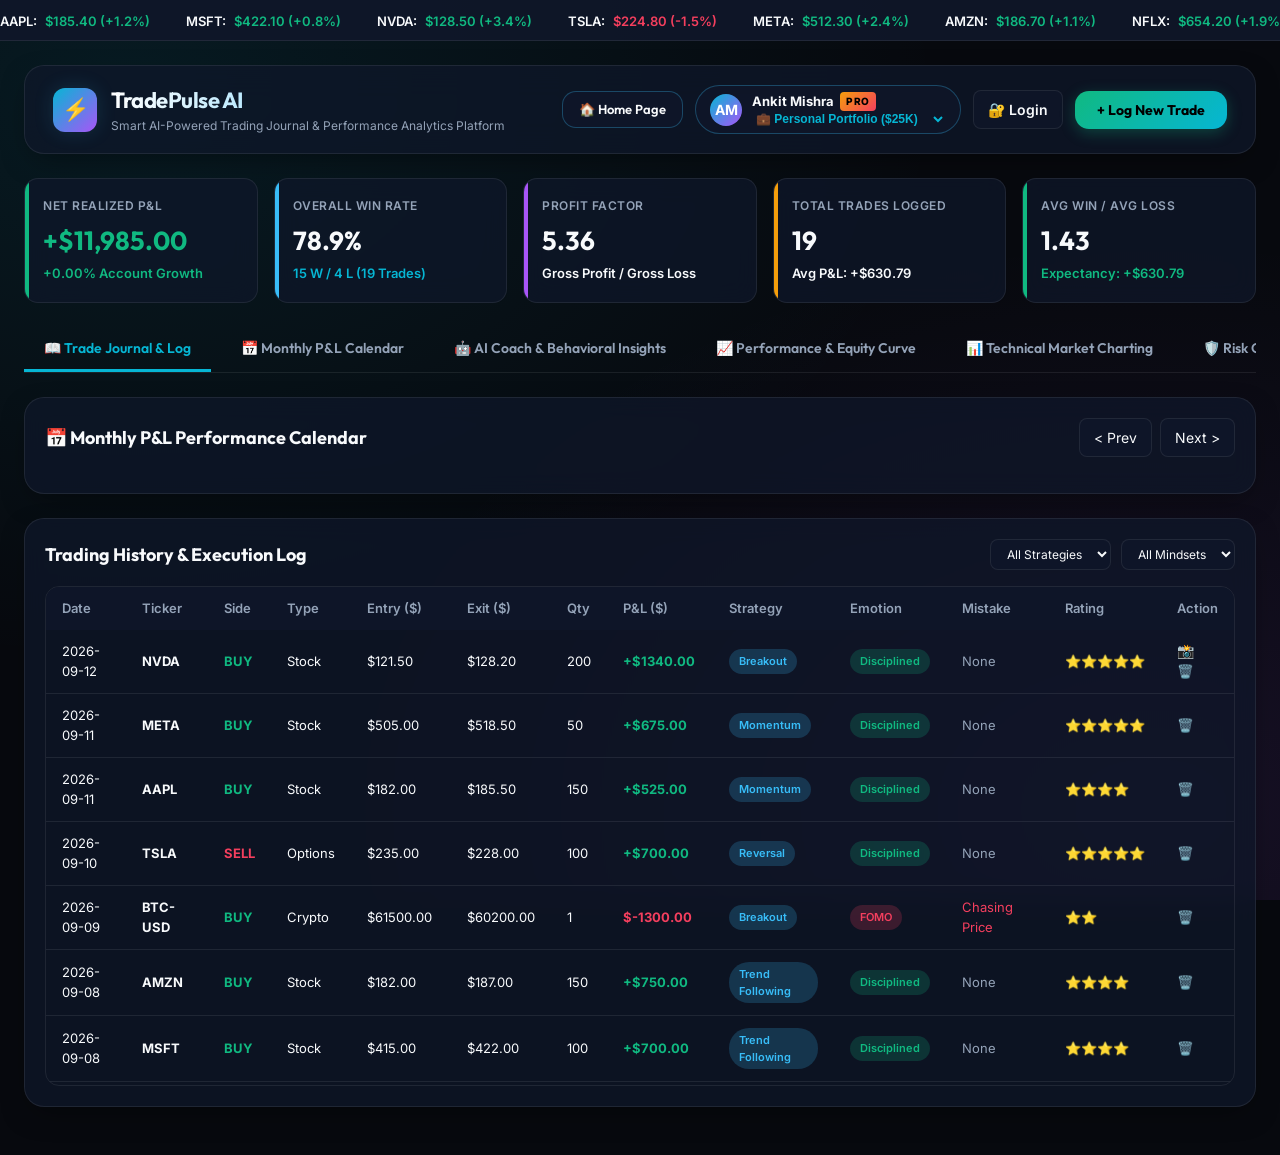
==== commit 69c285de: "feat: add interactive Monthly P&L Calendar heatmap to main dashboard view" ====
--- a/dashboard.html
+++ b/dashboard.html
@@ -129,6 +129,18 @@
 
     <!-- Tab 1: Trade Journal & Log -->
     <div id="tab1" class="tab-content active">
+      <!-- Interactive Monthly P&L Performance Calendar -->
+      <div class="chart-card">
+        <div class="calendar-controls">
+          <div class="chart-title" id="overviewCalendarMonthTitle">📅 Monthly P&L Performance Calendar</div>
+          <div style="display:flex; gap:8px; align-items:center;">
+            <button id="overviewPrevMonthBtn" class="form-input" style="cursor:pointer;">&lt; Prev</button>
+            <button id="overviewNextMonthBtn" class="form-input" style="cursor:pointer;">Next &gt;</button>
+          </div>
+        </div>
+        <div class="calendar-grid" id="overviewCalendarGrid"></div>
+      </div>
+
       <div class="chart-card">
         <div class="chart-header">
           <div class="chart-title">Trading History & Execution Log</div>
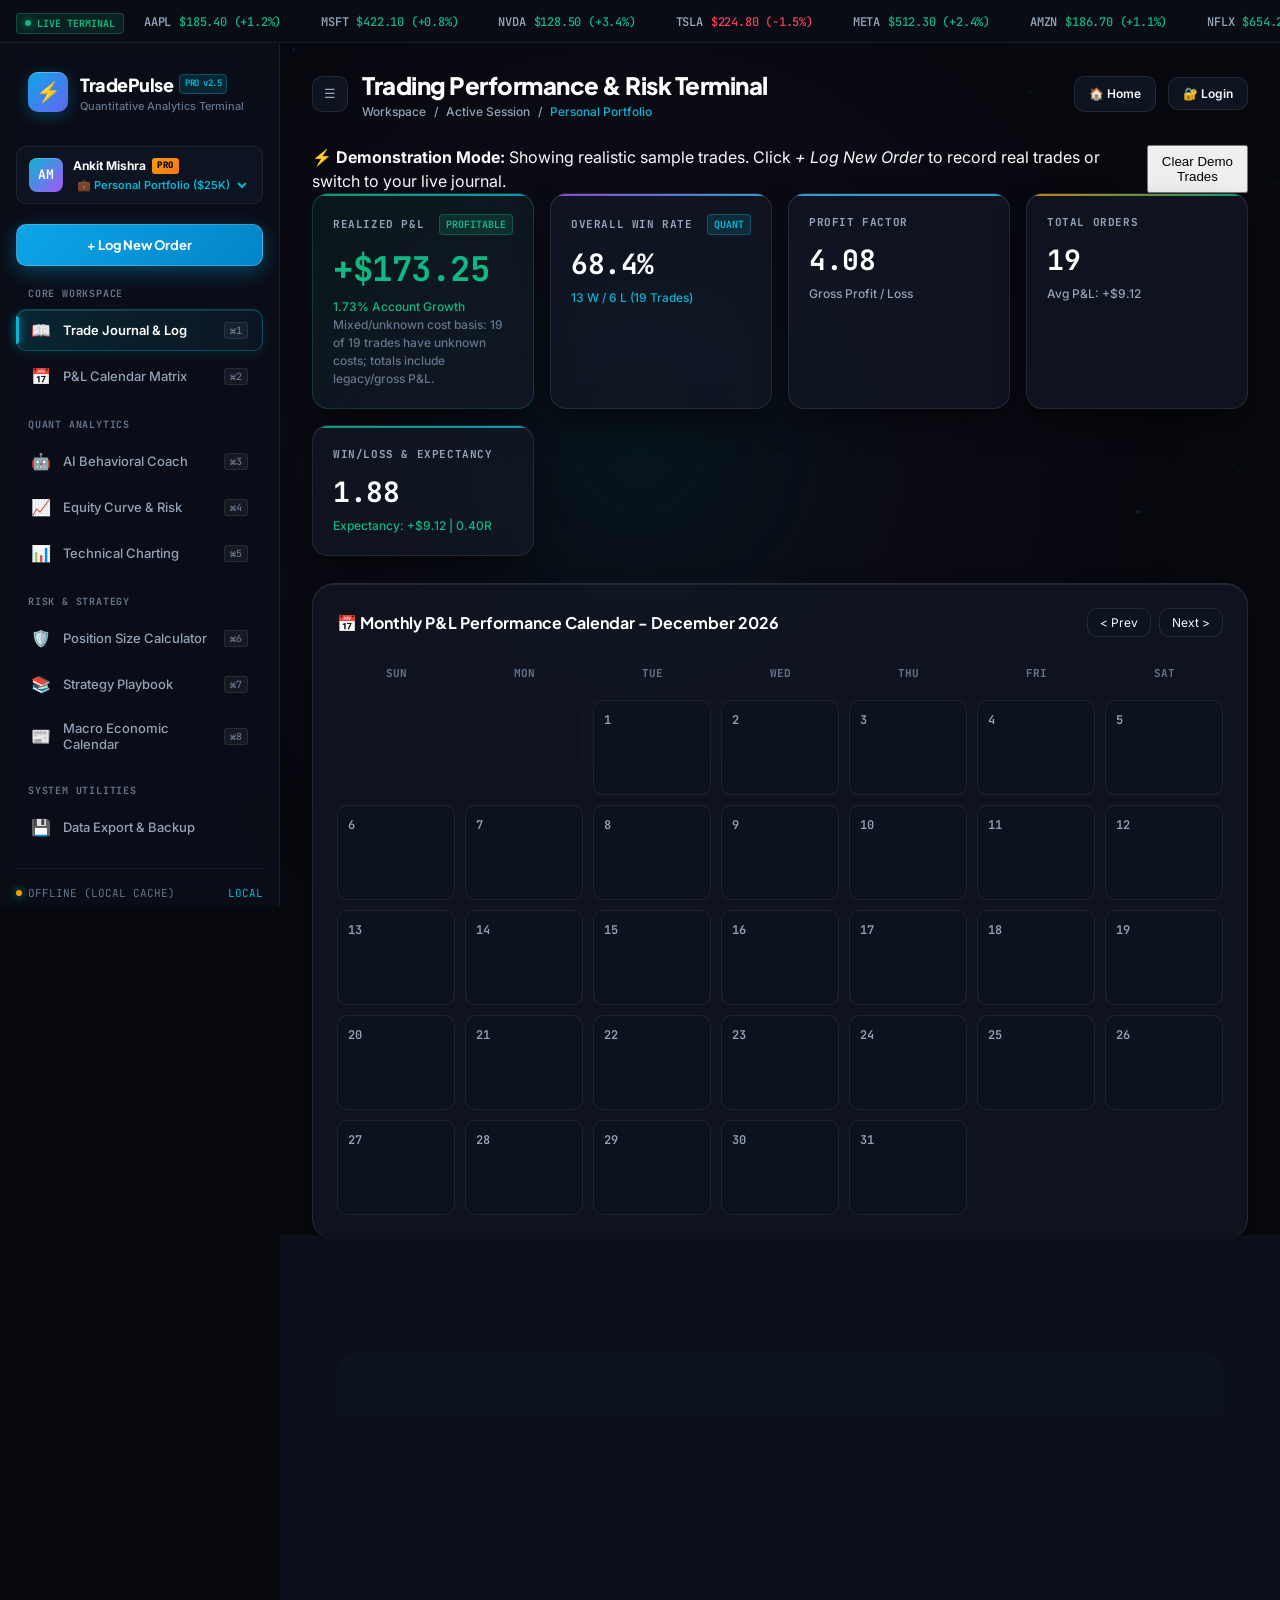
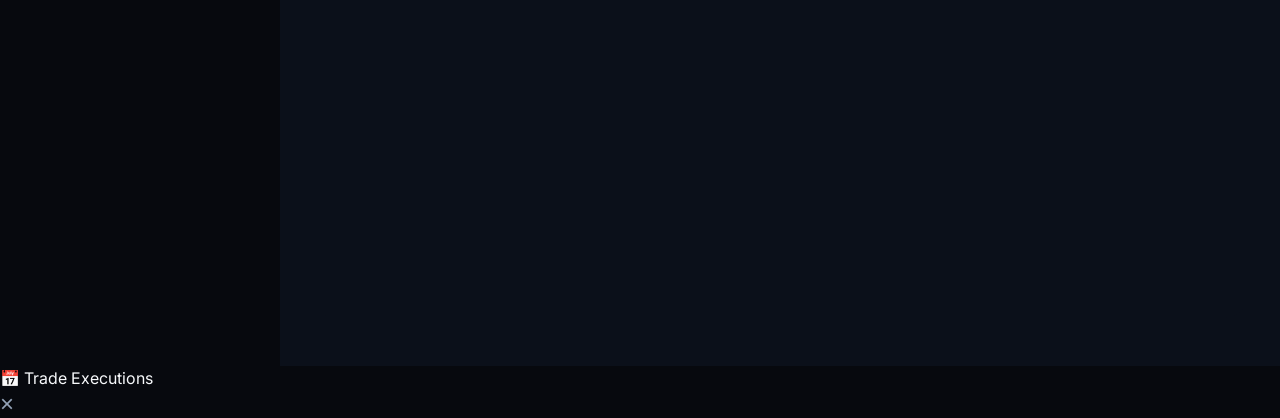
==== commit 07f9bcfa: "feat: integrate Python quant engine and cost-aware trading analytics" ====
--- a/dashboard.html
+++ b/dashboard.html
@@ -3,7 +3,7 @@
 <head>
   <meta charset="UTF-8">
   <meta name="viewport" content="width=device-width, initial-scale=1.0">
-  <title>TradePulse AI – Trading Journal & Analytics Dashboard</title>
+  <title>TradePulse AI – Professional Trading Terminal & Analytics</title>
 
   <!-- Plotly.js CDN -->
   <script src="https://cdn.plot.ly/plotly-2.26.0.min.js"></script>
@@ -13,443 +13,597 @@
 </head>
 <body>
 
+  <!-- Ambient Interactive Canvas & Glow -->
+  <canvas id="bgCanvas" class="ambient-bg-canvas"></canvas>
+  <div id="ambientGlow" class="ambient-glow"></div>
+
   <!-- Top Marquee Ticker Bar -->
   <div class="ticker-marquee">
     <div class="marquee-content">
-      <span class="marquee-item">AAPL: <span class="text-green">$185.40 (+1.2%)</span></span>
-      <span class="marquee-item">MSFT: <span class="text-green">$422.10 (+0.8%)</span></span>
-      <span class="marquee-item">NVDA: <span class="text-green">$128.50 (+3.4%)</span></span>
-      <span class="marquee-item">TSLA: <span class="text-red">$224.80 (-1.5%)</span></span>
-      <span class="marquee-item">META: <span class="text-green">$512.30 (+2.4%)</span></span>
-      <span class="marquee-item">AMZN: <span class="text-green">$186.70 (+1.1%)</span></span>
-      <span class="marquee-item">NFLX: <span class="text-green">$654.20 (+1.9%)</span></span>
-      <span class="marquee-item">AMD: <span class="text-red">$149.80 (-0.7%)</span></span>
-      <span class="marquee-item">JPM: <span class="text-green">$211.50 (+0.5%)</span></span>
-      <span class="marquee-item">BTC-USD: <span class="text-green">$64,250 (+2.1%)</span></span>
-      <span class="marquee-item">ETH-USD: <span class="text-green">$3,420 (+1.8%)</span></span>
-      <span class="marquee-item">RELIANCE: <span class="text-green">₹3,015 (+1.4%)</span></span>
-      <span class="marquee-item">NIFTY 50: <span class="text-green">25,350 (+0.6%)</span></span>
-      <span class="marquee-item">BANKNIFTY: <span class="text-green">51,800 (+0.9%)</span></span>
+      <span class="ticker-live-badge"><span class="live-dot"></span> LIVE TERMINAL</span>
+      <span class="marquee-item"><span class="marquee-symbol">AAPL</span> <span class="text-green">$185.40 (+1.2%)</span></span>
+      <span class="marquee-item"><span class="marquee-symbol">MSFT</span> <span class="text-green">$422.10 (+0.8%)</span></span>
+      <span class="marquee-item"><span class="marquee-symbol">NVDA</span> <span class="text-green">$128.50 (+3.4%)</span></span>
+      <span class="marquee-item"><span class="marquee-symbol">TSLA</span> <span class="text-red">$224.80 (-1.5%)</span></span>
+      <span class="marquee-item"><span class="marquee-symbol">META</span> <span class="text-green">$512.30 (+2.4%)</span></span>
+      <span class="marquee-item"><span class="marquee-symbol">AMZN</span> <span class="text-green">$186.70 (+1.1%)</span></span>
+      <span class="marquee-item"><span class="marquee-symbol">NFLX</span> <span class="text-green">$654.20 (+1.9%)</span></span>
+      <span class="marquee-item"><span class="marquee-symbol">AMD</span> <span class="text-red">$149.80 (-0.7%)</span></span>
+      <span class="marquee-item"><span class="marquee-symbol">JPM</span> <span class="text-green">$211.50 (+0.5%)</span></span>
+      <span class="marquee-item"><span class="marquee-symbol">BTC-USD</span> <span class="text-green">$64,250 (+2.1%)</span></span>
+      <span class="marquee-item"><span class="marquee-symbol">ETH-USD</span> <span class="text-green">$3,420 (+1.8%)</span></span>
+      <span class="marquee-item"><span class="marquee-symbol">RELIANCE</span> <span class="text-green">₹3,015 (+1.4%)</span></span>
+      <span class="marquee-item"><span class="marquee-symbol">NIFTY 50</span> <span class="text-green">25,350 (+0.6%)</span></span>
+      <span class="marquee-item"><span class="marquee-symbol">BANKNIFTY</span> <span class="text-green">51,800 (+0.9%)</span></span>
     </div>
   </div>
 
-  <div class="dashboard-container">
+  <div class="dashboard-app-wrapper">
     
-    <!-- Navbar Header -->
-    <header class="navbar">
-      <div class="brand">
-        <a href="index.html" style="text-decoration:none; display:flex; align-items:center; gap:14px;">
+    <!-- Sidebar Navigation Dock -->
+    <aside class="sidebar-dock">
+      <div>
+        <a href="index.html" class="sidebar-brand">
           <div class="brand-icon">⚡</div>
           <div class="brand-text">
-            <h1>TradePulse AI</h1>
-            <p>Smart AI-Powered Trading Journal & Performance Analytics Platform</p>
+            <h1>TradePulse <span class="version-tag">PRO v2.5</span></h1>
+            <p>Quantitative Analytics Terminal</p>
           </div>
         </a>
-      </div>
-
-      <div class="user-profile-bar">
-        <a href="index.html" class="btn-hero-secondary" style="padding: 8px 16px; font-size: 13px; text-decoration: none; display: flex; align-items: center; gap: 6px;">
-          <span>🏠 Home Page</span>
-        </a>
-
-        <div class="profile-pill" id="userProfilePill">
+
+        <!-- Profile & Account Pill -->
+        <div class="sidebar-profile-card" id="userProfilePill">
           <div class="avatar-badge" id="avatarBadge">AM</div>
           <div class="profile-info">
             <div class="profile-name" id="userName">Ankit Mishra <span class="badge-pro">PRO</span></div>
             <select id="activeAccountSelect" class="account-selector">
               <option value="Personal">💼 Personal Portfolio ($25K)</option>
               <option value="PropFirm">🏦 Prop Firm Account ($100K)</option>
-              <option value="Paper">🧪 Paper Trading Sandbox</option>
+              <option value="Paper">🧪 Paper Sandbox</option>
             </select>
           </div>
         </div>
 
-        <button id="openAuthModalBtn" class="form-input" style="cursor:pointer; font-weight:600;">🔐 Login</button>
-
-        <button id="openTradeModalBtn" class="btn-add-trade">
-          <span>+ Log New Trade</span>
-        </button>
-      </div>
-    </header>
-
-    <!-- Risk Protocol Breach Alert Banner (Hidden by Default) -->
-    <div id="riskGuardBanner" class="risk-alert-banner" style="display: none;">
-      <div class="risk-alert-title">
-        <span>🚨 RISK PROTOCOL WARNING:</span>
-        <span id="riskAlertMsg">Daily Max Loss Threshold ($1,000) Breached! Stop trading immediately to preserve capital.</span>
-      </div>
-      <button onclick="dismissRiskAlert()" class="form-input" style="cursor:pointer; font-size:12px; background:rgba(244,63,94,0.3); border-color:#f43f5e; color:#fff;">Acknowledge</button>
-    </div>
-
-    <!-- KPI Metric Cards Ribbon -->
-    <div class="kpi-grid">
-      <div class="kpi-card green" id="kpiNetPnlCard">
-        <div class="kpi-title">Net Realized P&L</div>
-        <div class="kpi-value text-green" id="kpiNetPnl">+$0.00</div>
-        <div class="kpi-subtext text-green" id="kpiNetPnlPct">+0.00% Account Growth</div>
-      </div>
-
-      <div class="kpi-card blue">
-        <div class="kpi-title">Overall Win Rate</div>
-        <div class="kpi-value" id="kpiWinRate">0.0%</div>
-        <div class="kpi-subtext text-cyan" id="kpiWinCount">0 Wins / 0 Losses</div>
-      </div>
-
-      <div class="kpi-card purple">
-        <div class="kpi-title">Profit Factor</div>
-        <div class="kpi-value" id="kpiProfitFactor">0.00</div>
-        <div class="kpi-subtext text-muted">Gross Profit / Gross Loss</div>
-      </div>
-
-      <div class="kpi-card yellow">
-        <div class="kpi-title">Total Trades Logged</div>
-        <div class="kpi-value" id="kpiTotalTrades">0</div>
-        <div class="kpi-subtext text-muted" id="kpiAvgTradePnl">Avg P&L: $0.00</div>
-      </div>
-
-      <div class="kpi-card green">
-        <div class="kpi-title">Avg Win / Avg Loss</div>
-        <div class="kpi-value" id="kpiWinLossRatio">0.00</div>
-        <div class="kpi-subtext text-green" id="kpiExpectancy">Expectancy: +$0.00</div>
-      </div>
-    </div>
-
-    <!-- Navigation Tabs -->
-    <div class="tabs-header">
-      <button class="tab-btn active" data-tab="tab1">📖 Trade Journal & Log</button>
-      <button class="tab-btn" data-tab="tab2">📅 Monthly P&L Calendar</button>
-      <button class="tab-btn" data-tab="tab3">🤖 AI Coach & Behavioral Insights</button>
-      <button class="tab-btn" data-tab="tab4">📈 Performance & Equity Curve</button>
-      <button class="tab-btn" data-tab="tab5">📊 Technical Market Charting</button>
-      <button class="tab-btn" data-tab="tab7">🛡️ Risk Guard & Position Size Calculator</button>
-      <button class="tab-btn" data-tab="tab8">📚 Execution Strategy Playbook</button>
-      <button class="tab-btn" data-tab="tab9">📰 Economic News & Macro Calendar</button>
-      <button class="tab-btn" data-tab="tab6">💾 Data Backup & CSV Export</button>
-    </div>
-
-    <!-- Tab 1: Trade Journal & Log -->
-    <div id="tab1" class="tab-content active">
-      <!-- Interactive Monthly P&L Performance Calendar -->
-      <div class="chart-card">
-        <div class="calendar-controls">
-          <div class="chart-title" id="overviewCalendarMonthTitle">📅 Monthly P&L Performance Calendar</div>
-          <div style="display:flex; gap:8px; align-items:center;">
-            <button id="overviewPrevMonthBtn" class="form-input" style="cursor:pointer;">&lt; Prev</button>
-            <button id="overviewNextMonthBtn" class="form-input" style="cursor:pointer;">Next &gt;</button>
-          </div>
-        </div>
-        <div class="calendar-grid" id="overviewCalendarGrid"></div>
-      </div>
-
-      <div class="chart-card">
-        <div class="chart-header">
-          <div class="chart-title">Trading History & Execution Log</div>
-          <div style="display: flex; gap: 10px;">
-            <select id="filterStrategy" class="form-select" style="padding: 6px 12px; font-size: 12px;">
-              <option value="ALL">All Strategies</option>
-              <option value="Breakout">Breakout</option>
-              <option value="Reversal">Reversal</option>
-              <option value="Momentum">Momentum</option>
-              <option value="Scalp">Scalp</option>
-            </select>
-            <select id="filterEmotion" class="form-select" style="padding: 6px 12px; font-size: 12px;">
-              <option value="ALL">All Mindsets</option>
-              <option value="Disciplined">Disciplined</option>
-              <option value="FOMO">FOMO</option>
-              <option value="Revenge">Revenge</option>
-              <option value="Greed">Greed</option>
-            </select>
-          </div>
-        </div>
-
-        <div class="data-table-container">
-          <table>
-            <thead>
-              <tr>
-                <th>Date</th>
-                <th>Ticker</th>
-                <th>Side</th>
-                <th>Type</th>
-                <th>Entry ($)</th>
-                <th>Exit ($)</th>
-                <th>Qty</th>
-                <th>P&L ($)</th>
-                <th>Strategy</th>
-                <th>Emotion</th>
-                <th>Mistake</th>
-                <th>Rating</th>
-                <th>Action</th>
-              </tr>
-            </thead>
-            <tbody id="journalTableBody"></tbody>
-          </table>
-        </div>
-      </div>
-    </div>
-
-    <!-- Tab 2: Monthly P&L Calendar -->
-    <div id="tab2" class="tab-content">
-      <div class="chart-card">
-        <div class="calendar-controls">
-          <div class="chart-title" id="calendarMonthTitle">P&L Calendar Heatmap</div>
-          <div style="display:flex; gap:8px;">
-            <button id="prevMonthBtn" class="form-input" style="cursor:pointer;">&lt; Prev</button>
-            <button id="nextMonthBtn" class="form-input" style="cursor:pointer;">Next &gt;</button>
-          </div>
-        </div>
-
-        <div class="calendar-grid" id="calendarGrid"></div>
-      </div>
-    </div>
-
-    <!-- Tab 3: AI Coach & Behavioral Insights -->
-    <div id="tab3" class="tab-content">
-      <div class="grid-2">
+        <div style="margin-bottom: 20px;">
+          <button id="openTradeModalBtn" class="btn-add-trade">
+            <span>+ Log New Order</span>
+          </button>
+        </div>
+
+        <!-- Navigation Categories -->
+        <nav>
+          <div class="nav-group">
+            <div class="nav-group-title">Core Workspace</div>
+            <ul class="sidebar-nav-list">
+              <li>
+                <button class="tab-btn active" data-tab="tab1">
+                  <span class="nav-icon">📖</span>
+                  <span class="nav-btn-text">Trade Journal & Log</span>
+                  <span class="nav-shortcut-hint">⌘1</span>
+                </button>
+              </li>
+              <li>
+                <button class="tab-btn" data-tab="tab2">
+                  <span class="nav-icon">📅</span>
+                  <span class="nav-btn-text">P&L Calendar Matrix</span>
+                  <span class="nav-shortcut-hint">⌘2</span>
+                </button>
+              </li>
+            </ul>
+          </div>
+
+          <div class="nav-group">
+            <div class="nav-group-title">Quant Analytics</div>
+            <ul class="sidebar-nav-list">
+              <li>
+                <button class="tab-btn" data-tab="tab3">
+                  <span class="nav-icon">🤖</span>
+                  <span class="nav-btn-text">AI Behavioral Coach</span>
+                  <span class="nav-shortcut-hint">⌘3</span>
+                </button>
+              </li>
+              <li>
+                <button class="tab-btn" data-tab="tab4">
+                  <span class="nav-icon">📈</span>
+                  <span class="nav-btn-text">Equity Curve & Risk</span>
+                  <span class="nav-shortcut-hint">⌘4</span>
+                </button>
+              </li>
+              <li>
+                <button class="tab-btn" data-tab="tab5">
+                  <span class="nav-icon">📊</span>
+                  <span class="nav-btn-text">Technical Charting</span>
+                  <span class="nav-shortcut-hint">⌘5</span>
+                </button>
+              </li>
+            </ul>
+          </div>
+
+          <div class="nav-group">
+            <div class="nav-group-title">Risk & Strategy</div>
+            <ul class="sidebar-nav-list">
+              <li>
+                <button class="tab-btn" data-tab="tab7">
+                  <span class="nav-icon">🛡️</span>
+                  <span class="nav-btn-text">Position Size Calculator</span>
+                  <span class="nav-shortcut-hint">⌘6</span>
+                </button>
+              </li>
+              <li>
+                <button class="tab-btn" data-tab="tab8">
+                  <span class="nav-icon">📚</span>
+                  <span class="nav-btn-text">Strategy Playbook</span>
+                  <span class="nav-shortcut-hint">⌘7</span>
+                </button>
+              </li>
+              <li>
+                <button class="tab-btn" data-tab="tab9">
+                  <span class="nav-icon">📰</span>
+                  <span class="nav-btn-text">Macro Economic Calendar</span>
+                  <span class="nav-shortcut-hint">⌘8</span>
+                </button>
+              </li>
+            </ul>
+          </div>
+
+          <div class="nav-group">
+            <div class="nav-group-title">System Utilities</div>
+            <ul class="sidebar-nav-list">
+              <li>
+                <button class="tab-btn" data-tab="tab6">
+                  <span class="nav-icon">💾</span>
+                  <span class="nav-btn-text">Data Export & Backup</span>
+                </button>
+              </li>
+            </ul>
+          </div>
+        </nav>
+      </div>
+
+      <!-- Footer Terminal Latency -->
+      <div class="sidebar-status-footer">
+        <div class="status-footer-text" id="footerConnStatus">
+          <span class="live-dot" id="footerConnDot"></span> <span id="footerConnText">CONNECTING...</span>
+        </div>
+        <div style="font-family: var(--font-mono); color: var(--cyan-accent);" id="footerConnLatency">--</div>
+      </div>
+    </aside>
+
+    <!-- Main Content Workspace Area -->
+    <main class="main-workspace">
+
+      <!-- Top Action Bar -->
+      <header class="workspace-header">
+        <div style="display: flex; align-items: center; gap: 14px;">
+          <button id="toggleSidebarBtn" class="toggle-sidebar-btn" title="Toggle Sidebar">
+            ☰
+          </button>
+          <div class="workspace-title-box">
+            <h2>Trading Performance & Risk Terminal</h2>
+            <div class="workspace-breadcrumb">
+              <span>Workspace</span> / <span>Active Session</span> / <span style="color: var(--cyan-accent);" id="activeAccountDisplay">Personal Portfolio</span>
+            </div>
+          </div>
+        </div>
+
+        <div class="workspace-actions">
+          <a href="index.html" class="btn-secondary-action">
+            <span>🏠 Home</span>
+          </a>
+          <button id="openAuthModalBtn" class="btn-secondary-action">
+            <span>🔐 Login</span>
+          </button>
+        </div>
+      </header>
+
+      <!-- Risk Alert Warning Protocol (Hidden by default) -->
+      <div id="riskGuardBanner" class="risk-alert-banner" style="display: none;">
+        <div class="risk-alert-title">
+          <span>🚨 RISK PROTOCOL WARNING:</span>
+          <span id="riskAlertMsg">Daily Max Loss Threshold ($1,000) Breached! Stop trading immediately.</span>
+        </div>
+        <button onclick="dismissRiskAlert()" class="form-input" style="cursor:pointer; font-size:12px; background:rgba(244,63,94,0.3); border-color:#f43f5e; color:#fff;">Acknowledge</button>
+      </div>
+
+      <!-- Demo Data Notice Banner (Shown dynamically when viewing sample/demo trades) -->
+      <div id="demoDataBanner" class="demo-data-banner" style="display: none;">
+        <div class="banner-text">
+          <span>⚡</span>
+          <span><strong>Demonstration Mode:</strong> Showing realistic sample trades. Click <em>+ Log New Order</em> to record real trades or switch to your live journal.</span>
+        </div>
+        <div style="display:flex; gap:8px;">
+          <button id="clearDemoDataBtn" class="banner-btn">Clear Demo Trades</button>
+        </div>
+      </div>
+
+      <!-- KPI Metrics Ribbon (Asymmetric Financial Grid) -->
+      <div class="kpi-grid">
+        <div class="kpi-card hero-kpi green" id="kpiNetPnlCard">
+          <div class="kpi-header-flex">
+            <span class="kpi-title">Realized P&L</span>
+            <span class="kpi-badge green" id="kpiNetPnlBadge">PROFITABLE</span>
+          </div>
+          <div class="kpi-value text-green" id="kpiNetPnl">+$0.00</div>
+          <div class="kpi-subtext text-green" id="kpiNetPnlPct">+0.00% Account Growth</div>
+          <div class="kpi-subtext" id="accountingBasisLabel" aria-live="polite">Legacy/unknown costs: totals may include gross P&amp;L.</div>
+        </div>
+
+        <div class="kpi-card purple">
+          <div class="kpi-header-flex">
+            <span class="kpi-title">Overall Win Rate</span>
+            <span class="kpi-badge cyan">QUANT</span>
+          </div>
+          <div class="kpi-value" id="kpiWinRate">0.0%</div>
+          <div class="kpi-subtext text-cyan" id="kpiWinCount">0 Wins / 0 Losses</div>
+        </div>
+
+        <div class="kpi-card blue">
+          <div class="kpi-header-flex">
+            <span class="kpi-title">Profit Factor</span>
+          </div>
+          <div class="kpi-value" id="kpiProfitFactor">0.00</div>
+          <div class="kpi-subtext text-muted">Gross Profit / Loss</div>
+        </div>
+
+        <div class="kpi-card yellow">
+          <div class="kpi-header-flex">
+            <span class="kpi-title">Total Orders</span>
+          </div>
+          <div class="kpi-value" id="kpiTotalTrades">0</div>
+          <div class="kpi-subtext text-muted" id="kpiAvgTradePnl">Avg P&L: $0.00</div>
+        </div>
+
+        <div class="kpi-card green">
+          <div class="kpi-header-flex">
+            <span class="kpi-title">Win/Loss & Expectancy</span>
+          </div>
+          <div class="kpi-value" id="kpiWinLossRatio">0.00</div>
+          <div class="kpi-subtext text-green" id="kpiExpectancy">Expectancy: +$0.00</div>
+        </div>
+      </div>
+
+      <!-- Hidden standard tabs button container for fallback JS querySelector compatibility -->
+      <div class="tabs-header" style="display: none;">
+        <button class="tab-btn active" data-tab="tab1">Trade Journal</button>
+        <button class="tab-btn" data-tab="tab2">Monthly Calendar</button>
+        <button class="tab-btn" data-tab="tab3">AI Coach</button>
+        <button class="tab-btn" data-tab="tab4">Equity Curve</button>
+        <button class="tab-btn" data-tab="tab5">Technical Charting</button>
+        <button class="tab-btn" data-tab="tab7">Risk Guard</button>
+        <button class="tab-btn" data-tab="tab8">Playbook</button>
+        <button class="tab-btn" data-tab="tab9">Economic News</button>
+        <button class="tab-btn" data-tab="tab6">Backup</button>
+      </div>
+
+      <!-- TAB 1: Trade Journal & Execution Log -->
+      <div id="tab1" class="tab-content active">
+
+        <!-- Monthly Heatmap Summary -->
+        <div class="chart-card">
+          <div class="calendar-controls">
+            <div class="chart-title" id="overviewCalendarMonthTitle">📅 Monthly P&L Performance Overview</div>
+            <div style="display:flex; gap:8px; align-items:center;">
+              <button id="overviewPrevMonthBtn" class="form-input" style="cursor:pointer; padding:6px 12px; font-size:12px;">&lt; Prev</button>
+              <button id="overviewNextMonthBtn" class="form-input" style="cursor:pointer; padding:6px 12px; font-size:12px;">Next &gt;</button>
+            </div>
+          </div>
+          <div class="calendar-grid" id="overviewCalendarGrid"></div>
+        </div>
+
+        <!-- Filterable Execution Log Table -->
         <div class="chart-card">
           <div class="chart-header">
-            <div class="chart-title">🤖 AI Performance Coach Diagnosis</div>
-          </div>
-          <div id="aiInsightsContainer"></div>
+            <div class="chart-title">Trading History & Execution Log</div>
+            <div style="display: flex; gap: 10px;">
+              <select id="filterStrategy" class="select-input" style="padding: 6px 12px; font-size: 12px;">
+                <option value="ALL">All Strategies</option>
+                <option value="Breakout">Breakout</option>
+                <option value="Reversal">Reversal</option>
+                <option value="Momentum">Momentum</option>
+                <option value="Scalp">Scalp</option>
+              </select>
+              <select id="filterEmotion" class="select-input" style="padding: 6px 12px; font-size: 12px;">
+                <option value="ALL">All Mindsets</option>
+                <option value="Disciplined">Disciplined</option>
+                <option value="FOMO">FOMO</option>
+                <option value="Revenge">Revenge</option>
+                <option value="Greed">Greed</option>
+              </select>
+            </div>
+          </div>
+
+          <div class="data-table-container">
+            <table>
+              <thead>
+                <tr>
+                  <th>Date</th>
+                  <th>Ticker</th>
+                  <th>Side</th>
+                  <th>Type</th>
+                  <th>Entry ($)</th>
+                  <th>Exit ($)</th>
+                  <th>Qty</th>
+                  <th>P&L ($)</th>
+                  <th>Strategy</th>
+                  <th>Emotion</th>
+                  <th>Mistake</th>
+                  <th>Rating</th>
+                  <th>Action</th>
+                </tr>
+              </thead>
+              <tbody id="journalTableBody"></tbody>
+            </table>
+          </div>
+        </div>
+      </div>
+
+      <!-- TAB 2: P&L Heatmap Calendar -->
+      <div id="tab2" class="tab-content">
+        <div class="chart-card">
+          <div class="calendar-controls">
+            <div class="chart-title" id="calendarMonthTitle">P&L Heatmap Matrix</div>
+            <div style="display:flex; gap:8px;">
+              <button id="prevMonthBtn" class="form-input" style="cursor:pointer; padding:6px 12px;">&lt; Prev</button>
+              <button id="nextMonthBtn" class="form-input" style="cursor:pointer; padding:6px 12px;">Next &gt;</button>
+            </div>
+          </div>
+
+          <div class="calendar-grid" id="calendarGrid"></div>
+        </div>
+      </div>
+
+      <!-- TAB 3: AI Behavioral Coach & Insights -->
+      <div id="tab3" class="tab-content">
+        <div class="grid-2">
+          <div class="chart-card">
+            <div class="chart-header">
+              <div class="chart-title">🤖 AI Quant Performance Coach Diagnosis</div>
+            </div>
+            <div id="aiInsightsContainer"></div>
+          </div>
+
+          <div class="chart-card">
+            <div class="chart-header">
+              <div class="chart-title">Trading Mistakes Dollar Cost Breakdown</div>
+            </div>
+            <div id="mistakesPlot" class="plot-container" style="min-height: 360px;"></div>
+          </div>
         </div>
 
         <div class="chart-card">
           <div class="chart-header">
-            <div class="chart-title">Trading Mistakes Dollar Cost Breakdown</div>
-          </div>
-          <div id="mistakesPlot" class="plot-container" style="min-height: 360px;"></div>
-        </div>
-      </div>
-
-      <div class="chart-card">
-        <div class="chart-header">
-          <div class="chart-title">Psychology & Emotional Mindset Impact on P&L</div>
-        </div>
-        <div id="emotionPlot" class="plot-container" style="min-height: 380px;"></div>
-      </div>
-    </div>
-
-    <!-- Tab 4: Performance Analytics & Equity Curve -->
-    <div id="tab4" class="tab-content">
-      <div class="chart-card">
-        <div class="chart-header">
-          <div class="chart-title">Cumulative Account Equity Curve ($)</div>
-        </div>
-        <div id="equityPlot" class="plot-container"></div>
-      </div>
-
-      <div class="grid-2">
+            <div class="chart-title">Psychology & Emotional Mindset Impact on P&L</div>
+          </div>
+          <div id="emotionPlot" class="plot-container" style="min-height: 380px;"></div>
+        </div>
+      </div>
+
+      <!-- TAB 4: Performance Equity Curve & Risk Metrics -->
+      <div id="tab4" class="tab-content">
         <div class="chart-card">
           <div class="chart-header">
-            <div class="chart-title">Strategy P&L Breakdown</div>
-          </div>
-          <div id="strategyPnlPlot" class="plot-container" style="min-height: 360px;"></div>
-        </div>
-
+            <div class="chart-title">Cumulative Account Equity Curve ($)</div>
+          </div>
+          <div id="equityPlot" class="plot-container"></div>
+        </div>
+
+        <div class="grid-2">
+          <div class="chart-card">
+            <div class="chart-header">
+              <div class="chart-title">Strategy P&L Breakdown</div>
+            </div>
+            <div id="strategyPnlPlot" class="plot-container" style="min-height: 360px;"></div>
+          </div>
+
+          <div class="chart-card">
+            <div class="chart-header">
+              <div class="chart-title">Risk & Statistical Performance Metrics</div>
+            </div>
+            <div style="padding: 10px 0;">
+              <table>
+                <tbody>
+                  <tr><td>Sharpe (per trade, Rf=0%)</td><td id="statSharpe" style="font-weight:700; color:#38bdf8; font-family:var(--font-mono);">-</td></tr>
+                  <tr><td>Sortino (per trade, target=0%)</td><td id="statSortino" style="font-weight:700; color:#10b981; font-family:var(--font-mono);">-</td></tr>
+                  <tr><td>Max Drawdown</td><td id="statMaxDD" style="font-weight:700; color:#f43f5e; font-family:var(--font-mono);">-</td></tr>
+                  <tr><td>Value at Risk (VaR 95%)</td><td id="statVaR" style="font-weight:700; color:#f43f5e; font-family:var(--font-mono);">-</td></tr>
+                  <tr><td>Average R-Multiple</td><td id="statAvgR" style="font-weight:700; color:#38bdf8; font-family:var(--font-mono);">-</td></tr>
+                  <tr><td>Best Trade ($)</td><td id="statBestTrade" style="font-weight:700; color:#10b981; font-family:var(--font-mono);">-</td></tr>
+                  <tr><td>Worst Trade ($)</td><td id="statWorstTrade" style="font-weight:700; color:#f43f5e; font-family:var(--font-mono);">-</td></tr>
+                </tbody>
+              </table>
+            </div>
+          </div>
+        </div>
+      </div>
+
+      <!-- TAB 5: Technical Market Charting -->
+      <div id="tab5" class="tab-content">
         <div class="chart-card">
           <div class="chart-header">
-            <div class="chart-title">Risk & Statistical Performance Metrics</div>
-          </div>
-          <div style="padding: 10px 0;">
+            <div style="display:flex; gap:14px; align-items:center;">
+              <div class="chart-title">Live Technical Candlestick Analysis</div>
+              <select id="techTickerSelect" class="select-input">
+                <optgroup label="🇺🇸 US Tech & Growth">
+                  <option value="AAPL">AAPL - Apple Inc.</option>
+                  <option value="MSFT">MSFT - Microsoft</option>
+                  <option value="NVDA">NVDA - NVIDIA</option>
+                  <option value="TSLA">TSLA - Tesla</option>
+                  <option value="GOOGL">GOOGL - Alphabet (Google)</option>
+                  <option value="AMZN">AMZN - Amazon.com</option>
+                  <option value="META">META - Meta Platforms</option>
+                  <option value="NFLX">NFLX - Netflix</option>
+                  <option value="AMD">AMD - Advanced Micro Devices</option>
+                  <option value="INTC">INTC - Intel Corporation</option>
+                </optgroup>
+                <optgroup label="🏦 Blue Chips & Finance">
+                  <option value="JPM">JPM - JPMorgan Chase</option>
+                  <option value="V">V - Visa Inc.</option>
+                  <option value="DIS">DIS - Walt Disney</option>
+                </optgroup>
+                <optgroup label="🪙 Crypto Currency">
+                  <option value="BTC-USD">BTC-USD - Bitcoin</option>
+                  <option value="ETH-USD">ETH-USD - Ethereum</option>
+                  <option value="SOL-USD">SOL-USD - Solana</option>
+                </optgroup>
+                <optgroup label="🇮🇳 Indian Equities & Indices">
+                  <option value="RELIANCE.NS">RELIANCE.NS - Reliance Industries</option>
+                  <option value="TCS.NS">TCS.NS - Tata Consultancy Services</option>
+                  <option value="INFY">INFY - Infosys</option>
+                </optgroup>
+              </select>
+            </div>
+          </div>
+          <div id="techPricePlot" class="plot-container"></div>
+        </div>
+
+        <div class="grid-2">
+          <div class="chart-card">
+            <div class="chart-header"><div class="chart-title">RSI Momentum Indicator (14)</div></div>
+            <div id="techRsiPlot" class="plot-container" style="min-height: 300px;"></div>
+          </div>
+
+          <div class="chart-card">
+            <div class="chart-header"><div class="chart-title">MACD Oscillator (12, 26, 9)</div></div>
+            <div id="techMacdPlot" class="plot-container" style="min-height: 300px;"></div>
+          </div>
+        </div>
+      </div>
+
+      <!-- TAB 7: Position Size Calculator & Risk Guard -->
+      <div id="tab7" class="tab-content">
+        <div class="grid-2">
+          <div class="chart-card">
+            <div class="chart-header">
+              <div class="chart-title">📐 Smart Position Sizing & Risk Calculator</div>
+            </div>
+            <form id="posCalcForm" class="calc-card">
+              <div class="form-group" style="margin-bottom:12px;">
+                <label>Account Balance ($):</label>
+                <input type="number" id="calcAccount" class="form-input" value="25000" required />
+              </div>
+              <div class="form-group" style="margin-bottom:12px;">
+                <label>Risk Per Trade (%):</label>
+                <input type="number" step="0.1" id="calcRiskPct" class="form-input" value="1.0" required />
+              </div>
+              <div class="form-group" style="margin-bottom:12px;">
+                <label>Entry Price ($):</label>
+                <input type="number" step="0.01" id="calcEntry" class="form-input" placeholder="e.g. 185.00" required />
+              </div>
+              <div class="form-group" style="margin-bottom:16px;">
+                <label>Stop Loss Price ($):</label>
+                <input type="number" step="0.01" id="calcStop" class="form-input" placeholder="e.g. 182.50" required />
+              </div>
+              <button type="button" id="btnCalculatePos" class="btn-add-trade" style="width:100%; justify-content:center;">Calculate Optimal Position Size</button>
+            </form>
+
+            <div class="calc-result-box" id="calcResultBox">
+              <div style="font-size:11px; font-family:var(--font-mono); font-weight:700; color:var(--text-muted);">RECOMMENDED SHARES / CONTRACTS</div>
+              <div class="calc-result-val" id="calcResultQty">0 Shares</div>
+              <div style="font-size:13px; color:var(--text-main); margin-top:4px;" id="calcResultDollar">Dollar Risk: $250.00 (1.0%)</div>
+            </div>
+          </div>
+
+          <div class="chart-card">
+            <div class="chart-header">
+              <div class="chart-title">🛡️ Daily Risk Guard Protocol Rules</div>
+            </div>
+            <div style="padding:10px 0;">
+              <p style="color:var(--text-muted); font-size:13px; margin-bottom:18px; line-height:1.6;">
+                Protect your trading capital by establishing enforced daily maximum drawdown rules. Triggers immediate automated terminal warnings when limits are exceeded.
+              </p>
+              <div class="form-group" style="margin-bottom:16px;">
+                <label>Daily Max Loss Limit ($):</label>
+                <input type="number" id="settingMaxLoss" class="form-input" value="1000" />
+              </div>
+              <div class="form-group" style="margin-bottom:18px;">
+                <label>Max Consecutive Loss Streak Allowed:</label>
+                <input type="number" id="settingMaxStreak" class="form-input" value="3" />
+              </div>
+              <button id="saveRiskSettingsBtn" class="btn-add-trade">Save Risk Protocol Rules</button>
+            </div>
+          </div>
+        </div>
+      </div>
+
+      <!-- TAB 8: Execution Playbook Checklist -->
+      <div id="tab8" class="tab-content">
+        <div class="chart-card">
+          <div class="chart-header">
+            <div class="chart-title">📚 Pre-Trade Execution Checklist & Discipline Playbook</div>
+          </div>
+          <p style="color: var(--text-muted); margin-bottom: 20px; font-size: 14px;">
+            Verify high-probability setup conditions before taking any live order entry.
+          </p>
+
+          <div class="playbook-item">
+            <input type="checkbox" id="pb1" class="playbook-checkbox">
+            <label for="pb1" style="cursor:pointer; color:var(--text-main); font-size:14px;">1. Higher Timeframe Trend Alignment: 4H & Daily trends are confirmed.</label>
+          </div>
+          <div class="playbook-item">
+            <input type="checkbox" id="pb2" class="playbook-checkbox">
+            <label for="pb2" style="cursor:pointer; color:var(--text-main); font-size:14px;">2. Key Level Rejection / Breakout: Clear horizontal support/resistance test.</label>
+          </div>
+          <div class="playbook-item">
+            <input type="checkbox" id="pb3" class="playbook-checkbox">
+            <label for="pb3" style="cursor:pointer; color:var(--text-main); font-size:14px;">3. Relative Volume Confirmation: RVOL spike above 20-period moving average.</label>
+          </div>
+          <div class="playbook-item">
+            <input type="checkbox" id="pb4" class="playbook-checkbox">
+            <label for="pb4" style="cursor:pointer; color:var(--text-main); font-size:14px;">4. Asymmetric Risk:Reward Ratio: Minimum 2:1 reward-to-risk ratio.</label>
+          </div>
+          <div class="playbook-item">
+            <input type="checkbox" id="pb5" class="playbook-checkbox">
+            <label for="pb5" style="cursor:pointer; color:var(--text-main); font-size:14px;">5. Emotional Mindset Check: Calm, disciplined, and free from FOMO or revenge trading.</label>
+          </div>
+        </div>
+      </div>
+
+      <!-- TAB 9: Economic News Calendar -->
+      <div id="tab9" class="tab-content">
+        <div class="chart-card">
+          <div class="chart-header">
+            <div class="chart-title">📰 High-Impact Macro Economic Events & Catalyst Feed</div>
+          </div>
+          <div class="data-table-container">
             <table>
+              <thead>
+                <tr>
+                  <th>Time</th>
+                  <th>Currency / Country</th>
+                  <th>Event Catalyst</th>
+                  <th>Impact Tier</th>
+                  <th>Forecast</th>
+                  <th>Prior</th>
+                </tr>
+              </thead>
               <tbody>
-                <tr><td>Sharpe Ratio (Rf=2%)</td><td id="statSharpe" style="font-weight:700; color:#38bdf8;">-</td></tr>
-                <tr><td>Sortino Ratio</td><td id="statSortino" style="font-weight:700; color:#10b981;">-</td></tr>
-                <tr><td>Max Drawdown</td><td id="statMaxDD" style="font-weight:700; color:#f43f5e;">-</td></tr>
-                <tr><td>Value at Risk (VaR 95%)</td><td id="statVaR" style="font-weight:700; color:#f43f5e;">-</td></tr>
-                <tr><td>Best Trade ($)</td><td id="statBestTrade" style="font-weight:700; color:#10b981;">-</td></tr>
-                <tr><td>Worst Trade ($)</td><td id="statWorstTrade" style="font-weight:700; color:#f43f5e;">-</td></tr>
+                <tr><td>08:30 EST</td><td>🇺🇸 USD</td><td>Core Inflation CPI (MoM)</td><td><span class="tag-pill tag-fomo">HIGH IMPACT</span></td><td>0.3%</td><td>0.2%</td></tr>
+                <tr><td>14:00 EST</td><td>🇺🇸 USD</td><td>FOMC Federal Reserve Rate Decision</td><td><span class="tag-pill tag-revenge">CRITICAL</span></td><td>5.25%</td><td>5.50%</td></tr>
+                <tr><td>04:30 EST</td><td>🇪🇺 EUR</td><td>ECB Monetary Policy Statement</td><td><span class="tag-pill tag-fomo">HIGH IMPACT</span></td><td>3.75%</td><td>3.75%</td></tr>
+                <tr><td>09:30 EST</td><td>🇮🇳 INR</td><td>RBI Benchmark Repo Rate Announcement</td><td><span class="tag-pill tag-breakout">MEDIUM</span></td><td>6.50%</td><td>6.50%</td></tr>
               </tbody>
             </table>
           </div>
         </div>
       </div>
-    </div>
-
-    <!-- Tab 5: Technical Market Charting -->
-    <div id="tab5" class="tab-content">
-      <div class="chart-card">
-        <div class="chart-header">
-          <div style="display:flex; gap:12px; align-items:center;">
-            <div class="chart-title">Live Technical Market Analysis</div>
-            <select id="techTickerSelect" class="select-input">
-              <optgroup label="🇺🇸 US Tech & Growth">
-                <option value="AAPL">AAPL - Apple Inc.</option>
-                <option value="MSFT">MSFT - Microsoft</option>
-                <option value="NVDA">NVDA - NVIDIA</option>
-                <option value="TSLA">TSLA - Tesla</option>
-                <option value="GOOGL">GOOGL - Alphabet (Google)</option>
-                <option value="AMZN">AMZN - Amazon.com</option>
-                <option value="META">META - Meta Platforms</option>
-                <option value="NFLX">NFLX - Netflix</option>
-                <option value="AMD">AMD - Advanced Micro Devices</option>
-                <option value="INTC">INTC - Intel Corporation</option>
-              </optgroup>
-              <optgroup label="🏦 Blue Chips & Finance">
-                <option value="JPM">JPM - JPMorgan Chase</option>
-                <option value="V">V - Visa Inc.</option>
-                <option value="DIS">DIS - Walt Disney</option>
-              </optgroup>
-              <optgroup label="🪙 Crypto Currency">
-                <option value="BTC-USD">BTC-USD - Bitcoin</option>
-                <option value="ETH-USD">ETH-USD - Ethereum</option>
-                <option value="SOL-USD">SOL-USD - Solana</option>
-              </optgroup>
-              <optgroup label="🇮🇳 Indian Equities & Indices">
-                <option value="RELIANCE.NS">RELIANCE.NS - Reliance Industries</option>
-                <option value="TCS.NS">TCS.NS - Tata Consultancy Services</option>
-                <option value="INFY">INFY - Infosys</option>
-              </optgroup>
-            </select>
-          </div>
-        </div>
-        <div id="techPricePlot" class="plot-container"></div>
-      </div>
-
-      <div class="grid-2">
-        <div class="chart-card">
-          <div class="chart-header"><div class="chart-title">RSI Momentum (14)</div></div>
-          <div id="techRsiPlot" class="plot-container" style="min-height: 320px;"></div>
-        </div>
-
-        <div class="chart-card">
-          <div class="chart-header"><div class="chart-title">MACD (12, 26, 9)</div></div>
-          <div id="techMacdPlot" class="plot-container" style="min-height: 320px;"></div>
-        </div>
-      </div>
-    </div>
-
-    <!-- Tab 7: Risk Guard & Position Size Calculator -->
-    <div id="tab7" class="tab-content">
-      <div class="grid-2">
+
+      <!-- TAB 6: Data Backup & CSV Export -->
+      <div id="tab6" class="tab-content">
         <div class="chart-card">
           <div class="chart-header">
-            <div class="chart-title">📐 Smart Position Sizing & Risk Calculator</div>
-          </div>
-          <form id="posCalcForm" class="calc-card">
-            <div class="form-group" style="margin-bottom:12px;">
-              <label>Account Balance ($):</label>
-              <input type="number" id="calcAccount" class="form-input" value="25000" required />
-            </div>
-            <div class="form-group" style="margin-bottom:12px;">
-              <label>Risk Per Trade (%):</label>
-              <input type="number" step="0.1" id="calcRiskPct" class="form-input" value="1.0" required />
-            </div>
-            <div class="form-group" style="margin-bottom:12px;">
-              <label>Entry Price ($):</label>
-              <input type="number" step="0.01" id="calcEntry" class="form-input" placeholder="e.g. 185.00" required />
-            </div>
-            <div class="form-group" style="margin-bottom:16px;">
-              <label>Stop Loss Price ($):</label>
-              <input type="number" step="0.01" id="calcStop" class="form-input" placeholder="e.g. 182.50" required />
-            </div>
-            <button type="button" id="btnCalculatePos" class="btn-add-trade" style="width:100%; justify-content:center;">Calculate Position Size</button>
-          </form>
-
-          <div class="calc-result-box" id="calcResultBox">
-            <div style="font-size:12px; font-weight:600; color:var(--text-muted);">RECOMMENDED SHARES / CONTRACTS</div>
-            <div class="calc-result-val" id="calcResultQty">0 Shares</div>
-            <div style="font-size:13px; color:var(--text-main); margin-top:4px;" id="calcResultDollar">Dollar Risk: $250.00 (1.0%)</div>
-          </div>
-        </div>
-
-        <div class="chart-card">
-          <div class="chart-header">
-            <div class="chart-title">🛡️ Daily Risk Guard Protocol Settings</div>
-          </div>
-          <div style="padding:10px 0;">
-            <p style="color:var(--text-muted); font-size:13px; margin-bottom:16px;">
-              Protect your capital by setting strict maximum daily loss thresholds. The system triggers an immediate protocol warning if exceeded.
-            </p>
-            <div class="form-group" style="margin-bottom:16px;">
-              <label>Daily Max Loss Limit ($):</label>
-              <input type="number" id="settingMaxLoss" class="form-input" value="1000" />
-            </div>
-            <div class="form-group" style="margin-bottom:16px;">
-              <label>Max Consecutive Loss Streak Allowable:</label>
-              <input type="number" id="settingMaxStreak" class="form-input" value="3" />
-            </div>
-            <button id="saveRiskSettingsBtn" class="btn-add-trade">Save Risk Protocol Rules</button>
-          </div>
-        </div>
-      </div>
-    </div>
-
-    <!-- Tab 8: Strategy Playbook & Execution Rules -->
-    <div id="tab8" class="tab-content">
-      <div class="chart-card">
-        <div class="chart-header">
-          <div class="chart-title">📚 Pre-Trade Execution Playbook Checklist</div>
-        </div>
-        <p style="color: var(--text-muted); margin-bottom: 20px; font-size: 14px;">
-          Enforce discipline by verifying setup criteria before taking any live order entry.
-        </p>
-
-        <div class="playbook-item">
-          <input type="checkbox" id="pb1" class="playbook-checkbox">
-          <label for="pb1" style="cursor:pointer; color:var(--text-main);">1. Higher Timeframe Alignment: 4H & Daily trend direction confirmed.</label>
-        </div>
-        <div class="playbook-item">
-          <input type="checkbox" id="pb2" class="playbook-checkbox">
-          <label for="pb2" style="cursor:pointer; color:var(--text-main);">2. Key Level Rejection / Breakout: Clear horizontal support/resistance test.</label>
-        </div>
-        <div class="playbook-item">
-          <input type="checkbox" id="pb3" class="playbook-checkbox">
-          <label for="pb3" style="cursor:pointer; color:var(--text-main);">3. Volume Confirmation: Relative volume spike above 20-period average.</label>
-        </div>
-        <div class="playbook-item">
-          <input type="checkbox" id="pb4" class="playbook-checkbox">
-          <label for="pb4" style="cursor:pointer; color:var(--text-main);">4. Risk:Reward Ratio Check: Planned profit target is at least 2x stop loss distance.</label>
-        </div>
-        <div class="playbook-item">
-          <input type="checkbox" id="pb5" class="playbook-checkbox">
-          <label for="pb5" style="cursor:pointer; color:var(--text-main);">5. Emotional State Check: Calm, focused, and free from FOMO or revenge mindset.</label>
-        </div>
-      </div>
-    </div>
-
-    <!-- Tab 9: Economic News & Macro Calendar -->
-    <div id="tab9" class="tab-content">
-      <div class="chart-card">
-        <div class="chart-header">
-          <div class="chart-title">📰 High-Impact Macro Economic Events & Catalyst Feed</div>
-        </div>
-        <table>
-          <thead>
-            <tr>
-              <th>Time</th>
-              <th>Currency / Country</th>
-              <th>Event Catalyst</th>
-              <th>Impact Tier</th>
-              <th>Forecast</th>
-              <th>Prior</th>
-            </tr>
-          </thead>
-          <tbody>
-            <tr><td>08:30 EST</td><td>🇺🇸 USD</td><td>Core Inflation CPI (MoM)</td><td><span class="tag-pill tag-fomo">HIGH IMPACT</span></td><td>0.3%</td><td>0.2%</td></tr>
-            <tr><td>14:00 EST</td><td>🇺🇸 USD</td><td>FOMC Federal Reserve Rate Decision</td><td><span class="tag-pill tag-revenge">CRITICAL</span></td><td>5.25%</td><td>5.50%</td></tr>
-            <tr><td>04:30 EST</td><td>🇪🇺 EUR</td><td>ECB Monetary Policy Statement</td><td><span class="tag-pill tag-fomo">HIGH IMPACT</span></td><td>3.75%</td><td>3.75%</td></tr>
-            <tr><td>09:30 EST</td><td>🇮🇳 INR</td><td>RBI Benchmark Repo Rate Announcement</td><td><span class="tag-pill tag-breakout">MEDIUM</span></td><td>6.50%</td><td>6.50%</td></tr>
-          </tbody>
-        </table>
-      </div>
-    </div>
-
-    <!-- Tab 6: Backup & Export -->
-    <div id="tab6" class="tab-content">
-      <div class="chart-card">
-        <div class="chart-header">
-          <div class="chart-title">Trade Journal Backup & CSV Export</div>
-        </div>
-        <p style="color: var(--text-muted); margin-bottom: 20px; font-size: 14px;">
-          Export your complete trading journal data as a standard CSV spreadsheet or JSON backup file.
-        </p>
-        <div style="display: flex; gap: 16px;">
-          <button id="exportCsvBtn" class="btn-add-trade">📥 Export Journal to CSV</button>
-          <button id="resetJournalBtn" class="btn-add-trade" style="background: linear-gradient(135deg, var(--red-accent), var(--yellow-accent));">🔄 Reset to Sample Data</button>
-        </div>
-      </div>
-    </div>
-
+            <div class="chart-title">Trade Journal Backup & CSV Export</div>
+          </div>
+          <p style="color: var(--text-muted); margin-bottom: 20px; font-size: 14px;">
+            Export your trading history records to standard CSV spreadsheets or reset to demo seed data.
+          </p>
+          <div style="display: flex; gap: 16px;">
+            <button id="exportCsvBtn" class="btn-add-trade">📥 Export Journal to CSV</button>
+            <button id="resetJournalBtn" class="btn-add-trade" style="background: linear-gradient(135deg, var(--red-accent), var(--yellow-accent)); color:#fff;">🔄 Reset to Sample Data</button>
+          </div>
+        </div>
+      </div>
+
+    </main>
   </div>
 
   <!-- Trade Log Modal -->
@@ -501,6 +655,16 @@
           <div class="form-group">
             <label for="tradeExit">Exit Price ($):</label>
             <input type="number" step="0.01" id="tradeExit" class="form-input" placeholder="0.00" required />
+          </div>
+
+          <div class="form-group">
+            <label for="tradeStop">Stop Loss ($):</label>
+            <input type="number" step="0.01" id="tradeStop" class="form-input" placeholder="Optional" />
+          </div>
+
+          <div class="form-group">
+            <label for="tradeTarget">Target Price ($):</label>
+            <input type="number" step="0.01" id="tradeTarget" class="form-input" placeholder="Optional" />
           </div>
 
           <div class="form-group">
@@ -564,9 +728,9 @@
           </div>
         </div>
 
-        <div style="margin-top: 20px; display: flex; justify-content: flex-end; gap: 12px;">
+        <div style="margin-top: 24px; display: flex; justify-content: flex-end; gap: 12px;">
           <button type="button" id="cancelModalBtn" class="form-input" style="cursor:pointer;">Cancel</button>
-          <button type="submit" class="btn-add-trade">Save Trade Record</button>
+          <button type="submit" class="btn-add-trade" style="width:auto; padding:10px 24px;">Save Trade Record</button>
         </div>
       </form>
     </div>
@@ -599,7 +763,33 @@
     <img id="lightboxImg" class="lightbox-img" src="" alt="Chart Snapshot" />
   </div>
 
-  <!-- JavaScript App Logic -->
-  <script src="app.js"></script>
+  <!-- Trade Detail Modal with Entry/Exit/Stop/Target Markers -->
+  <div id="tradeDetailModal" class="modal-overlay">
+    <div class="modal-card" style="max-width: 1040px;">
+      <div class="modal-header">
+        <div class="modal-title" id="tradeDetailTitle">Trade Detail</div>
+        <button id="closeTradeDetailBtn" class="close-btn">&times;</button>
+      </div>
+      <div class="modal-body">
+        <div id="tradeDetailPricePlot" class="plot-container" style="min-height: 520px;"></div>
+      </div>
+    </div>
+  </div>
+
+  <!-- Calendar Day Detail Modal -->
+  <div id="calDayModal" class="cal-modal-overlay">
+    <div class="cal-modal-content">
+      <div class="cal-modal-header">
+        <div class="cal-modal-title" id="calDayModalTitle">📅 Trade Executions</div>
+        <button id="closeCalDayModalBtn" class="close-btn">&times;</button>
+      </div>
+      <div class="cal-modal-body" id="calDayModalBody"></div>
+    </div>
+  </div>
+
+  <!-- JS Logic (api.js loaded first so window.TradePulseAPI is available immediately on DOMContentLoaded) -->
+  <script src="frontend/js/api.js?v=2.6"></script>
+  <script src="app.js?v=2.6"></script>
+  <script src="dashboard-ui.js?v=2.6"></script>
 </body>
 </html>
--- a/styles.css
+++ b/styles.css
@@ -1,29 +1,41 @@
-@import url('https://fonts.googleapis.com/css2?family=Inter:wght@300;400;500;600;700&family=Outfit:wght@500;600;700;800&display=swap');
+@import url('https://fonts.googleapis.com/css2?family=Inter:wght@300;400;500;600;700;800&family=JetBrains+Mono:ital,wght@0,400;0,500;0,600;0,700;1,400&family=Plus+Jakarta+Sans:wght@500;600;700;800&display=swap');
 
 :root {
   --bg-dark: #07090e;
-  --bg-card: rgba(15, 23, 42, 0.75);
-  --bg-card-hover: rgba(30, 41, 59, 0.85);
-  --border-card: rgba(255, 255, 255, 0.08);
-  --border-glow: rgba(56, 189, 248, 0.3);
+  --bg-surface-1: #0e131f;
+  --bg-surface-2: #141b2b;
+  --bg-card: rgba(18, 24, 38, 0.72);
+  --bg-card-hover: rgba(26, 36, 56, 0.85);
   
+  --border-subtle: rgba(255, 255, 255, 0.07);
+  --border-card: rgba(255, 255, 255, 0.09);
+  --border-glow: rgba(56, 189, 248, 0.25);
+  --border-emerald: rgba(16, 185, 129, 0.35);
+  --border-rose: rgba(244, 63, 94, 0.35);
+
   --text-main: #f8fafc;
   --text-muted: #94a3b8;
   --text-dim: #64748b;
-  
+
   --cyan-accent: #06b6d4;
   --blue-accent: #38bdf8;
   --green-accent: #10b981;
   --red-accent: #f43f5e;
   --purple-accent: #a855f7;
   --yellow-accent: #f59e0b;
-  
-  --radius-sm: 8px;
-  --radius-md: 14px;
-  --radius-lg: 20px;
-  
-  --shadow-main: 0 10px 30px -10px rgba(0, 0, 0, 0.5);
-  --shadow-glow: 0 0 20px rgba(56, 189, 248, 0.15);
+
+  --font-sans: 'Inter', -apple-system, BlinkMacSystemFont, sans-serif;
+  --font-heading: 'Plus Jakarta Sans', sans-serif;
+  --font-mono: 'JetBrains Mono', monospace;
+
+  --radius-sm: 6px;
+  --radius-md: 10px;
+  --radius-lg: 16px;
+  --radius-xl: 22px;
+
+  --shadow-main: 0 16px 36px -10px rgba(0, 0, 0, 0.7), inset 0 1px 0 0 rgba(255, 255, 255, 0.08);
+  --shadow-glow: 0 0 25px rgba(56, 189, 248, 0.15);
+  --shadow-lift: 0 20px 45px -12px rgba(0, 0, 0, 0.8), 0 0 30px -5px rgba(6, 182, 212, 0.15);
 }
 
 * {
@@ -32,39 +44,130 @@
   box-sizing: border-box;
 }
 
+/* Custom Scrollbar */
+::-webkit-scrollbar {
+  width: 6px;
+  height: 6px;
+}
+::-webkit-scrollbar-track {
+  background: var(--bg-dark);
+}
+::-webkit-scrollbar-thumb {
+  background: rgba(255, 255, 255, 0.15);
+  border-radius: 4px;
+}
+::-webkit-scrollbar-thumb:hover {
+  background: var(--cyan-accent);
+}
+
 body {
-  font-family: 'Inter', sans-serif;
+  font-family: var(--font-sans);
   background-color: var(--bg-dark);
   color: var(--text-main);
   min-height: 100vh;
   line-height: 1.5;
-  background-image: 
-    radial-gradient(at 10% 10%, rgba(6, 182, 212, 0.1) 0px, transparent 50%),
-    radial-gradient(at 90% 90%, rgba(168, 85, 247, 0.1) 0px, transparent 50%);
-  background-attachment: fixed;
+  overflow-x: hidden;
+  position: relative;
+  -webkit-font-smoothing: antialiased;
+}
+
+/* Ambient Canvas Background */
+.ambient-bg-canvas {
+  position: fixed;
+  top: 0;
+  left: 0;
+  width: 100vw;
+  height: 100vh;
+  pointer-events: none;
+  z-index: 0;
+  opacity: 0.35;
+}
+
+/* Dynamic Spotlight Glow */
+.ambient-glow {
+  position: fixed;
+  top: 0;
+  left: 0;
+  width: 100vw;
+  height: 100vh;
+  pointer-events: none;
+  z-index: 1;
+  background: radial-gradient(
+    700px circle at var(--mouse-x, 50%) var(--mouse-y, 50%),
+    rgba(6, 182, 212, 0.07),
+    rgba(168, 85, 247, 0.03) 40%,
+    transparent 80%
+  );
+  transition: background 0.1s ease;
 }
 
 /* Top Marquee Ticker Bar */
 .ticker-marquee {
-  background: rgba(15, 23, 42, 0.9);
-  border-bottom: 1px solid var(--border-card);
+  background: rgba(10, 14, 22, 0.85);
+  backdrop-filter: blur(16px);
+  -webkit-backdrop-filter: blur(16px);
+  border-bottom: 1px solid var(--border-subtle);
   padding: 8px 0;
   overflow: hidden;
   white-space: nowrap;
+  position: relative;
+  z-index: 20;
 }
 
 .marquee-content {
   display: inline-block;
-  animation: marquee 30s linear infinite;
+  animation: marquee 35s linear infinite;
+}
+
+.marquee-content:hover {
+  animation-play-state: paused;
 }
 
 .marquee-item {
   display: inline-flex;
   align-items: center;
   gap: 8px;
-  margin-right: 32px;
-  font-size: 13px;
+  margin-right: 36px;
+  font-family: var(--font-mono);
+  font-size: 12px;
+  font-weight: 500;
+  letter-spacing: -0.2px;
+}
+
+.marquee-symbol {
+  color: var(--text-muted);
   font-weight: 600;
+}
+
+.ticker-live-badge {
+  display: inline-flex;
+  align-items: center;
+  gap: 6px;
+  padding: 2px 8px;
+  background: rgba(16, 185, 129, 0.12);
+  border: 1px solid rgba(16, 185, 129, 0.3);
+  border-radius: 4px;
+  font-size: 10px;
+  font-family: var(--font-mono);
+  font-weight: 700;
+  color: var(--green-accent);
+  margin-left: 16px;
+  margin-right: 16px;
+}
+
+.live-dot {
+  width: 6px;
+  height: 6px;
+  background: var(--green-accent);
+  border-radius: 50%;
+  box-shadow: 0 0 8px var(--green-accent);
+  animation: pulseDot 1.5s infinite;
+}
+
+@keyframes pulseDot {
+  0% { opacity: 1; transform: scale(1); }
+  50% { opacity: 0.4; transform: scale(0.8); }
+  100% { opacity: 1; transform: scale(1); }
 }
 
 @keyframes marquee {
@@ -72,99 +175,485 @@
   100% { transform: translateX(-50%); }
 }
 
-.dashboard-container {
-  max-width: 1440px;
+/* Dashboard App Layout Structure */
+.dashboard-app-wrapper {
+  display: flex;
+  min-height: calc(100vh - 37px);
+  position: relative;
+  z-index: 10;
+}
+
+/* Sidebar Navigation Dock */
+.sidebar-dock {
+  width: 280px;
+  background: rgba(11, 15, 25, 0.85);
+  backdrop-filter: blur(20px);
+  -webkit-backdrop-filter: blur(20px);
+  border-right: 1px solid var(--border-subtle);
+  display: flex;
+  flex-direction: column;
+  justify-content: space-between;
+  padding: 20px 16px;
+  transition: all 0.3s cubic-bezier(0.2, 0.8, 0.2, 1);
+  position: sticky;
+  top: 0;
+  height: calc(100vh - 37px);
+  z-index: 100;
+  overflow-y: auto;
+}
+
+.sidebar-dock.collapsed {
+  width: 80px;
+}
+
+.sidebar-dock.collapsed .brand-text,
+.sidebar-dock.collapsed .nav-group-title,
+.sidebar-dock.collapsed .nav-btn-text,
+.sidebar-dock.collapsed .profile-info,
+.sidebar-dock.collapsed .status-footer-text,
+.sidebar-dock.collapsed .btn-add-trade span {
+  display: none;
+}
+
+.sidebar-dock.collapsed .btn-add-trade {
+  padding: 12px;
+  justify-content: center;
+}
+
+.sidebar-dock.collapsed .tab-btn {
+  justify-content: center;
+  padding: 12px;
+}
+
+.sidebar-brand {
+  display: flex;
+  align-items: center;
+  gap: 12px;
+  padding: 8px 12px;
+  margin-bottom: 24px;
+  text-decoration: none;
+}
+
+.brand-icon {
+  width: 40px;
+  height: 40px;
+  border-radius: var(--radius-md);
+  background: linear-gradient(135deg, #0ea5e9, #6366f1);
+  display: flex;
+  align-items: center;
+  justify-content: center;
+  font-size: 20px;
+  box-shadow: 0 4px 15px rgba(14, 165, 233, 0.3), inset 0 1px 0 rgba(255, 255, 255, 0.3);
+  flex-shrink: 0;
+}
+
+.brand-text h1 {
+  font-family: var(--font-heading);
+  font-size: 18px;
+  font-weight: 800;
+  letter-spacing: -0.5px;
+  color: #ffffff;
+  display: flex;
+  align-items: center;
+  gap: 6px;
+}
+
+.brand-text h1 .version-tag {
+  font-size: 9px;
+  font-family: var(--font-mono);
+  background: rgba(6, 182, 212, 0.15);
+  border: 1px solid rgba(6, 182, 212, 0.3);
+  color: var(--cyan-accent);
+  padding: 2px 5px;
+  border-radius: 4px;
+  font-weight: 700;
+}
+
+.brand-text p {
+  font-size: 11px;
+  color: var(--text-dim);
+  font-weight: 500;
+}
+
+/* Sidebar User / Account Pill */
+.sidebar-profile-card {
+  background: rgba(18, 25, 40, 0.6);
+  border: 1px solid var(--border-subtle);
+  border-radius: var(--radius-md);
+  padding: 10px 12px;
+  margin-bottom: 20px;
+  display: flex;
+  align-items: center;
+  gap: 10px;
+  transition: border-color 0.2s ease;
+}
+
+.sidebar-profile-card:hover {
+  border-color: var(--border-glow);
+}
+
+.avatar-badge {
+  width: 34px;
+  height: 34px;
+  border-radius: 8px;
+  background: linear-gradient(135deg, var(--cyan-accent), var(--purple-accent));
+  display: flex;
+  align-items: center;
+  justify-content: center;
+  font-family: var(--font-mono);
+  font-weight: 700;
+  font-size: 13px;
+  color: #ffffff;
+  flex-shrink: 0;
+  box-shadow: inset 0 1px 0 rgba(255, 255, 255, 0.2);
+}
+
+.profile-info {
+  display: flex;
+  flex-direction: column;
+  overflow: hidden;
+  width: 100%;
+}
+
+.profile-name {
+  font-size: 12px;
+  font-weight: 700;
+  color: var(--text-main);
+  display: flex;
+  align-items: center;
+  gap: 6px;
+}
+
+.badge-pro {
+  background: linear-gradient(135deg, var(--yellow-accent), #f97316);
+  color: #000;
+  font-size: 9px;
+  font-weight: 800;
+  padding: 1px 5px;
+  border-radius: 3px;
+  letter-spacing: 0.5px;
+  font-family: var(--font-mono);
+}
+
+.account-selector {
+  background: transparent;
+  border: none;
+  color: var(--cyan-accent);
+  font-size: 11px;
+  font-family: var(--font-sans);
+  font-weight: 600;
+  cursor: pointer;
+  outline: none;
+  padding: 0;
+  margin-top: 2px;
+  width: 100%;
+  text-overflow: ellipsis;
+}
+
+.account-selector option {
+  background: #0f172a;
+  color: var(--text-main);
+}
+
+/* Sidebar Navigation Items */
+.nav-group {
+  margin-bottom: 20px;
+}
+
+.nav-group-title {
+  font-size: 10px;
+  font-family: var(--font-mono);
+  font-weight: 700;
+  color: var(--text-dim);
+  text-transform: uppercase;
+  letter-spacing: 0.8px;
+  padding: 0 12px;
+  margin-bottom: 8px;
+}
+
+.sidebar-nav-list {
+  display: flex;
+  flex-direction: column;
+  gap: 4px;
+  list-style: none;
+}
+
+.tab-btn {
+  display: flex;
+  align-items: center;
+  gap: 12px;
+  width: 100%;
+  padding: 10px 14px;
+  font-family: var(--font-sans);
+  font-size: 13px;
+  font-weight: 500;
+  color: var(--text-muted);
+  background: transparent;
+  border: 1px solid transparent;
+  border-radius: var(--radius-md);
+  cursor: pointer;
+  transition: all 0.2s cubic-bezier(0.2, 0.8, 0.2, 1);
+  text-align: left;
+  position: relative;
+  outline: none;
+}
+
+.tab-btn .nav-icon {
+  font-size: 16px;
+  width: 20px;
+  text-align: center;
+  transition: transform 0.2s ease;
+}
+
+.tab-btn:hover {
+  color: var(--text-main);
+  background: rgba(255, 255, 255, 0.04);
+  border-color: rgba(255, 255, 255, 0.05);
+}
+
+.tab-btn:hover .nav-icon {
+  transform: scale(1.15);
+}
+
+.tab-btn.active {
+  color: #ffffff;
+  background: linear-gradient(90deg, rgba(6, 182, 212, 0.15), rgba(56, 189, 248, 0.05));
+  border-color: rgba(6, 182, 212, 0.3);
+  font-weight: 600;
+  box-shadow: inset 0 1px 0 rgba(255, 255, 255, 0.1), 0 4px 12px rgba(6, 182, 212, 0.1);
+}
+
+.tab-btn.active::before {
+  content: '';
+  position: absolute;
+  left: -1px;
+  top: 15%;
+  height: 70%;
+  width: 3px;
+  background: var(--cyan-accent);
+  border-radius: 0 4px 4px 0;
+  box-shadow: 0 0 10px var(--cyan-accent);
+}
+
+.nav-shortcut-hint {
+  margin-left: auto;
+  font-family: var(--font-mono);
+  font-size: 10px;
+  color: var(--text-dim);
+  background: rgba(255, 255, 255, 0.05);
+  padding: 1px 5px;
+  border-radius: 3px;
+  border: 1px solid rgba(255, 255, 255, 0.08);
+}
+
+.btn-add-trade {
+  background: linear-gradient(135deg, #0ea5e9, #0284c7);
+  color: #ffffff;
+  font-family: var(--font-heading);
+  font-size: 13px;
+  font-weight: 700;
+  padding: 12px 18px;
+  border: 1px solid rgba(255, 255, 255, 0.2);
+  border-radius: var(--radius-md);
+  cursor: pointer;
+  transition: all 0.25s cubic-bezier(0.2, 0.8, 0.2, 1);
+  box-shadow: 0 6px 20px rgba(14, 165, 233, 0.35);
+  display: flex;
+  align-items: center;
+  justify-content: center;
+  gap: 8px;
+  width: 100%;
+  outline: none;
+}
+
+.btn-add-trade:hover {
+  transform: translateY(-2px);
+  box-shadow: 0 10px 25px rgba(14, 165, 233, 0.5);
+  background: linear-gradient(135deg, #38bdf8, #0ea5e9);
+}
+
+.btn-add-trade:active {
+  transform: translateY(0);
+}
+
+.sidebar-status-footer {
+  padding-top: 16px;
+  border-top: 1px solid var(--border-subtle);
+  display: flex;
+  align-items: center;
+  justify-content: space-between;
+  font-size: 11px;
+  color: var(--text-dim);
+  font-family: var(--font-mono);
+}
+
+.status-footer-text {
+  display: flex;
+  align-items: center;
+  gap: 6px;
+}
+
+/* Main Content Workspace */
+.main-workspace {
+  flex: 1;
+  padding: 24px 32px;
+  max-width: 1600px;
+  width: 100%;
   margin: 0 auto;
-  padding: 24px;
-}
-
-/* Navbar Header */
-.navbar {
+  overflow-x: hidden;
+}
+
+/* Header Top Bar */
+.workspace-header {
   display: flex;
   justify-content: space-between;
   align-items: center;
-  padding: 18px 28px;
+  margin-bottom: 24px;
+}
+
+.workspace-title-box h2 {
+  font-family: var(--font-heading);
+  font-size: 24px;
+  font-weight: 800;
+  letter-spacing: -0.5px;
+  color: #ffffff;
+}
+
+.workspace-breadcrumb {
+  display: flex;
+  align-items: center;
+  gap: 8px;
+  font-size: 12px;
+  color: var(--text-muted);
+  font-weight: 500;
+}
+
+.workspace-actions {
+  display: flex;
+  align-items: center;
+  gap: 12px;
+}
+
+.btn-secondary-action {
+  background: rgba(18, 25, 40, 0.7);
+  border: 1px solid var(--border-card);
+  color: var(--text-main);
+  font-family: var(--font-sans);
+  font-size: 12px;
+  font-weight: 600;
+  padding: 8px 14px;
+  border-radius: var(--radius-md);
+  cursor: pointer;
+  transition: all 0.2s ease;
+  display: flex;
+  align-items: center;
+  gap: 6px;
+  text-decoration: none;
+}
+
+.btn-secondary-action:hover {
+  border-color: var(--border-glow);
+  background: rgba(26, 36, 56, 0.9);
+  color: #ffffff;
+}
+
+.toggle-sidebar-btn {
+  background: rgba(18, 25, 40, 0.7);
+  border: 1px solid var(--border-card);
+  color: var(--text-muted);
+  width: 36px;
+  height: 36px;
+  border-radius: var(--radius-md);
+  display: flex;
+  align-items: center;
+  justify-content: center;
+  cursor: pointer;
+  transition: all 0.2s ease;
+}
+
+.toggle-sidebar-btn:hover {
+  color: var(--text-main);
+  border-color: var(--border-glow);
+}
+
+/* Risk Alert Banner */
+.risk-alert-banner {
+  background: linear-gradient(90deg, rgba(244, 63, 94, 0.15), rgba(245, 158, 11, 0.15));
+  border: 1px solid var(--red-accent);
+  border-radius: var(--radius-lg);
+  padding: 14px 20px;
+  margin-bottom: 24px;
+  display: flex;
+  justify-content: space-between;
+  align-items: center;
+  box-shadow: 0 0 20px rgba(244, 63, 94, 0.2);
+  animation: bannerGlow 3s infinite alternate;
+}
+
+@keyframes bannerGlow {
+  0% { border-color: rgba(244, 63, 94, 0.6); box-shadow: 0 0 15px rgba(244, 63, 94, 0.15); }
+  100% { border-color: rgba(244, 63, 94, 1); box-shadow: 0 0 30px rgba(244, 63, 94, 0.35); }
+}
+
+.risk-alert-title {
+  font-family: var(--font-heading);
+  font-size: 14px;
+  font-weight: 700;
+  color: var(--red-accent);
+  display: flex;
+  align-items: center;
+  gap: 8px;
+}
+
+/* KPI Cards Asymmetric Grid */
+.kpi-grid {
+  display: grid;
+  grid-template-columns: 1.8fr 1fr 1fr 1fr 1fr;
+  gap: 16px;
+  margin-bottom: 28px;
+}
+
+@media (max-width: 1400px) {
+  .kpi-grid {
+    grid-template-columns: repeat(auto-fit, minmax(200px, 1fr));
+  }
+}
+
+.kpi-card {
   background: var(--bg-card);
   backdrop-filter: blur(16px);
   -webkit-backdrop-filter: blur(16px);
   border: 1px solid var(--border-card);
   border-radius: var(--radius-lg);
-  margin-bottom: 24px;
-  box-shadow: var(--shadow-main);
-}
-
-.brand {
-  display: flex;
-  align-items: center;
-  gap: 14px;
-}
-
-.brand-icon {
-  width: 44px;
-  height: 44px;
-  border-radius: 12px;
-  background: linear-gradient(135deg, var(--cyan-accent), var(--purple-accent));
-  display: flex;
-  align-items: center;
-  justify-content: center;
-  font-size: 22px;
-  box-shadow: var(--shadow-glow);
-}
-
-.brand-text h1 {
-  font-family: 'Outfit', sans-serif;
-  font-size: 22px;
-  font-weight: 700;
-  letter-spacing: -0.5px;
-  background: linear-gradient(90deg, #ffffff, var(--blue-accent));
-  -webkit-background-clip: text;
-  -webkit-text-fill-color: transparent;
-}
-
-.brand-text p {
-  font-size: 12px;
-  color: var(--text-muted);
-}
-
-.btn-add-trade {
-  background: linear-gradient(135deg, var(--green-accent), var(--cyan-accent));
-  color: #000000;
-  font-family: 'Outfit', sans-serif;
-  font-size: 14px;
-  font-weight: 700;
-  padding: 10px 22px;
-  border: none;
-  border-radius: var(--radius-md);
-  cursor: pointer;
-  transition: all 0.2s ease;
-  box-shadow: 0 4px 15px rgba(16, 185, 129, 0.3);
-  display: flex;
-  align-items: center;
-  gap: 8px;
-}
-
-.btn-add-trade:hover {
-  transform: translateY(-2px);
-  box-shadow: 0 6px 20px rgba(16, 185, 129, 0.5);
-}
-
-/* KPI Cards Grid */
-.kpi-grid {
-  display: grid;
-  grid-template-columns: repeat(auto-fit, minmax(210px, 1fr));
-  gap: 16px;
-  margin-bottom: 24px;
-}
-
-.kpi-card {
-  background: var(--bg-card);
-  backdrop-filter: blur(12px);
-  border: 1px solid var(--border-card);
-  border-radius: var(--radius-md);
-  padding: 18px;
-  transition: all 0.3s ease;
+  padding: 20px;
+  transition: transform 0.25s cubic-bezier(0.2, 0.8, 0.2, 1), box-shadow 0.25s ease, border-color 0.25s ease;
   position: relative;
   overflow: hidden;
+  box-shadow: var(--shadow-main);
+  transform-style: preserve-3d;
+  will-change: transform;
+}
+
+/* Card Subtle Lighting Overlay */
+.kpi-card::after {
+  content: '';
+  position: absolute;
+  top: 0;
+  left: 0;
+  width: 100%;
+  height: 100%;
+  pointer-events: none;
+  background: radial-gradient(
+    300px circle at var(--card-mouse-x, 50%) var(--card-mouse-y, 50%),
+    rgba(255, 255, 255, 0.05),
+    transparent 80%
+  );
+  opacity: 0;
+  transition: opacity 0.3s ease;
+}
+
+.kpi-card:hover::after {
+  opacity: 1;
 }
 
 .kpi-card::before {
@@ -172,131 +661,160 @@
   position: absolute;
   top: 0;
   left: 0;
-  width: 4px;
-  height: 100%;
+  width: 100%;
+  height: 2px;
   background: var(--blue-accent);
-}
-
-.kpi-card.green::before { background: var(--green-accent); }
-.kpi-card.red::before { background: var(--red-accent); }
-.kpi-card.purple::before { background: var(--purple-accent); }
-.kpi-card.yellow::before { background: var(--yellow-accent); }
+  opacity: 0.8;
+}
+
+.kpi-card.green::before { background: linear-gradient(90deg, var(--green-accent), var(--cyan-accent)); }
+.kpi-card.red::before { background: linear-gradient(90deg, var(--red-accent), var(--yellow-accent)); }
+.kpi-card.purple::before { background: linear-gradient(90deg, var(--purple-accent), var(--blue-accent)); }
+.kpi-card.yellow::before { background: linear-gradient(90deg, var(--yellow-accent), var(--green-accent)); }
 
 .kpi-card:hover {
-  transform: translateY(-4px);
   border-color: var(--border-glow);
-  box-shadow: var(--shadow-glow);
+  box-shadow: var(--shadow-lift);
+}
+
+/* Featured Hero KPI Card */
+.kpi-card.hero-kpi {
+  background: linear-gradient(135deg, rgba(16, 185, 129, 0.08), rgba(18, 24, 38, 0.85));
+  border-color: rgba(16, 185, 129, 0.25);
+}
+
+.kpi-card.hero-kpi.red-hero {
+  background: linear-gradient(135deg, rgba(244, 63, 94, 0.08), rgba(18, 24, 38, 0.85));
+  border-color: rgba(244, 63, 94, 0.25);
+}
+
+.kpi-header-flex {
+  display: flex;
+  justify-content: space-between;
+  align-items: center;
+  margin-bottom: 8px;
 }
 
 .kpi-title {
-  font-size: 12px;
-  font-weight: 600;
+  font-size: 11px;
+  font-family: var(--font-mono);
+  font-weight: 700;
   color: var(--text-muted);
   text-transform: uppercase;
-  letter-spacing: 0.5px;
-  margin-bottom: 6px;
-}
+  letter-spacing: 0.6px;
+}
+
+.kpi-badge {
+  font-size: 10px;
+  font-family: var(--font-mono);
+  font-weight: 700;
+  padding: 2px 6px;
+  border-radius: 4px;
+}
+
+.kpi-badge.green { background: rgba(16, 185, 129, 0.15); color: var(--green-accent); border: 1px solid rgba(16, 185, 129, 0.3); }
+.kpi-badge.cyan { background: rgba(6, 182, 212, 0.15); color: var(--cyan-accent); border: 1px solid rgba(6, 182, 212, 0.3); }
 
 .kpi-value {
-  font-family: 'Outfit', sans-serif;
-  font-size: 26px;
+  font-family: var(--font-mono);
+  font-size: 28px;
   font-weight: 700;
-  color: var(--text-main);
+  color: #ffffff;
+  letter-spacing: -0.5px;
+  font-variant-numeric: tabular-nums;
+  margin-bottom: 4px;
+}
+
+.kpi-card.hero-kpi .kpi-value {
+  font-size: 34px;
 }
 
 .kpi-subtext {
-  font-size: 13px;
-  font-weight: 600;
-  margin-top: 4px;
-}
-
-.text-green { color: var(--green-accent); }
-.text-red { color: var(--red-accent); }
-.text-cyan { color: var(--cyan-accent); }
-
-/* Navigation Tabs */
-.tabs-header {
-  display: flex;
-  gap: 10px;
-  border-bottom: 1px solid var(--border-card);
-  margin-bottom: 24px;
-  overflow-x: auto;
-}
-
-.tab-btn {
-  padding: 12px 20px;
-  font-family: 'Outfit', sans-serif;
-  font-size: 14px;
-  font-weight: 600;
-  color: var(--text-muted);
-  background: transparent;
-  border: none;
-  border-bottom: 3px solid transparent;
-  cursor: pointer;
-  transition: all 0.2s ease;
-  white-space: nowrap;
-}
-
-.tab-btn:hover { color: var(--text-main); }
-.tab-btn.active {
-  color: var(--cyan-accent);
-  border-bottom-color: var(--cyan-accent);
-}
-
+  font-size: 12px;
+  font-weight: 500;
+  color: var(--text-dim);
+}
+
+.text-green { color: var(--green-accent) !important; }
+.text-red { color: var(--red-accent) !important; }
+.text-cyan { color: var(--cyan-accent) !important; }
+.text-muted { color: var(--text-muted) !important; }
+
+/* Tab Content Transitions */
 .tab-content {
   display: none;
-  animation: fadeIn 0.3s ease;
-}
-
-.tab-content.active { display: block; }
-
-@keyframes fadeIn {
-  from { opacity: 0; transform: translateY(6px); }
-  to { opacity: 1; transform: translateY(0); }
-}
-
-/* Section Cards & Containers */
+  opacity: 0;
+  transform: translateY(8px);
+  transition: opacity 0.3s ease, transform 0.3s ease;
+}
+
+.tab-content.active {
+  display: block;
+  opacity: 1;
+  transform: translateY(0);
+}
+
+/* Dashboard Section Cards */
 .chart-card {
   background: var(--bg-card);
-  backdrop-filter: blur(12px);
+  backdrop-filter: blur(16px);
+  -webkit-backdrop-filter: blur(16px);
   border: 1px solid var(--border-card);
-  border-radius: var(--radius-lg);
-  padding: 20px;
+  border-radius: var(--radius-xl);
+  padding: 24px;
   margin-bottom: 24px;
   box-shadow: var(--shadow-main);
+  transition: border-color 0.25s ease, box-shadow 0.25s ease, transform 0.25s ease;
+  position: relative;
+  overflow: hidden;
+}
+
+.chart-card:hover {
+  border-color: rgba(255, 255, 255, 0.12);
 }
 
 .chart-header {
   display: flex;
   justify-content: space-between;
   align-items: center;
-  margin-bottom: 16px;
+  margin-bottom: 20px;
+  padding-bottom: 12px;
+  border-bottom: 1px solid var(--border-subtle);
 }
 
 .chart-title {
-  font-family: 'Outfit', sans-serif;
-  font-size: 18px;
+  font-family: var(--font-heading);
+  font-size: 16px;
   font-weight: 700;
-  color: var(--text-main);
+  color: #ffffff;
+  display: flex;
+  align-items: center;
+  gap: 8px;
 }
 
 .plot-container {
   width: 100%;
-  min-height: 440px;
+  min-height: 420px;
 }
 
 .grid-2 {
   display: grid;
-  grid-template-columns: repeat(auto-fit, minmax(550px, 1fr));
+  grid-template-columns: repeat(auto-fit, minmax(500px, 1fr));
   gap: 24px;
 }
 
-/* P&L Calendar Grid */
+@media (max-width: 768px) {
+  .grid-2 {
+    grid-template-columns: 1fr;
+  }
+}
+
+/* Calendar Heatmap Matrix */
 .calendar-controls {
   display: flex;
   justify-content: space-between;
   align-items: center;
-  margin-bottom: 16px;
+  margin-bottom: 20px;
 }
 
 .calendar-grid {
@@ -307,111 +825,292 @@
 
 .cal-day-header {
   text-align: center;
-  font-size: 12px;
+  font-family: var(--font-mono);
+  font-size: 11px;
   font-weight: 700;
-  color: var(--text-muted);
+  color: var(--text-dim);
   padding: 8px 0;
   text-transform: uppercase;
 }
 
 .cal-cell {
-  background: rgba(15, 23, 42, 0.6);
-  border: 1px solid var(--border-card);
+  background: rgba(14, 19, 30, 0.7);
+  border: 1px solid var(--border-subtle);
   border-radius: var(--radius-md);
-  min-height: 90px;
+  min-height: 95px;
   padding: 10px;
   display: flex;
   flex-direction: column;
   justify-content: space-between;
-  transition: all 0.2s ease;
+  transition: all 0.2s cubic-bezier(0.2, 0.8, 0.2, 1);
   cursor: pointer;
+  position: relative;
+  overflow: hidden;
 }
 
 .cal-cell:hover {
-  transform: scale(1.03);
-  border-color: var(--blue-accent);
+  transform: translateY(-3px) scale(1.02);
+  border-color: var(--border-glow);
+  box-shadow: 0 8px 20px rgba(0, 0, 0, 0.5);
+  z-index: 5;
 }
 
 .cal-cell.profit {
-  background: rgba(16, 185, 129, 0.12);
+  background: linear-gradient(
+    145deg,
+    rgba(16, 185, 129, calc(0.08 + (var(--heat, 0.3) * 0.18))),
+    rgba(14, 19, 30, 0.82)
+  );
   border-color: rgba(16, 185, 129, 0.3);
 }
 
 .cal-cell.loss {
-  background: rgba(244, 63, 94, 0.12);
+  background: linear-gradient(
+    145deg,
+    rgba(244, 63, 94, calc(0.08 + (var(--heat, 0.3) * 0.18))),
+    rgba(14, 19, 30, 0.82)
+  );
   border-color: rgba(244, 63, 94, 0.3);
 }
 
 .cal-cell.empty {
-  opacity: 0.3;
+  opacity: 0.25;
   cursor: default;
+  pointer-events: none;
 }
 
 .cal-date-num {
-  font-size: 13px;
-  font-weight: 700;
+  font-family: var(--font-mono);
+  font-size: 12px;
+  font-weight: 600;
   color: var(--text-muted);
 }
 
 .cal-pnl-val {
-  font-family: 'Outfit', sans-serif;
+  font-family: var(--font-mono);
   font-size: 15px;
   font-weight: 700;
   text-align: right;
+  font-variant-numeric: tabular-nums;
 }
 
 .cal-trades-cnt {
-  font-size: 11px;
+  font-size: 10px;
+  font-family: var(--font-mono);
   color: var(--text-dim);
 }
 
-/* AI Insights Cards */
+/* AI Insights Box */
 .ai-insight-box {
-  background: linear-gradient(135deg, rgba(6, 182, 212, 0.1), rgba(168, 85, 247, 0.1));
-  border: 1px solid rgba(56, 189, 248, 0.3);
+  background: linear-gradient(135deg, rgba(6, 182, 212, 0.08), rgba(99, 102, 241, 0.08));
+  border: 1px solid rgba(6, 182, 212, 0.25);
+  border-radius: var(--radius-lg);
+  padding: 18px 22px;
+  margin-bottom: 16px;
+  display: flex;
+  gap: 16px;
+  align-items: flex-start;
+  box-shadow: inset 0 1px 0 rgba(255, 255, 255, 0.05);
+  transition: transform 0.2s ease, border-color 0.2s ease;
+}
+
+.ai-insight-box:hover {
+  transform: translateY(-2px);
+  border-color: rgba(6, 182, 212, 0.5);
+}
+
+.ai-icon {
+  font-size: 26px;
+  background: rgba(6, 182, 212, 0.15);
+  width: 46px;
+  height: 46px;
   border-radius: var(--radius-md);
-  padding: 16px 20px;
-  margin-bottom: 14px;
-  display: flex;
-  gap: 14px;
-  align-items: flex-start;
-}
-
-.ai-icon {
-  font-size: 24px;
+  display: flex;
+  align-items: center;
+  justify-content: center;
+  flex-shrink: 0;
 }
 
 .ai-content h4 {
-  font-family: 'Outfit', sans-serif;
-  font-size: 16px;
+  font-family: var(--font-heading);
+  font-size: 15px;
   font-weight: 700;
   color: var(--blue-accent);
-  margin-bottom: 4px;
+  margin-bottom: 6px;
 }
 
 .ai-content p {
   font-size: 13px;
   color: var(--text-main);
-}
-
-/* Tags & Badges */
+  line-height: 1.5;
+}
+
+/* Data Tables */
+.data-table-container {
+  overflow-x: auto;
+  max-height: 540px;
+  border-radius: var(--radius-lg);
+  border: 1px solid var(--border-subtle);
+  background: rgba(10, 14, 22, 0.5);
+}
+
+table {
+  width: 100%;
+  border-collapse: collapse;
+  text-align: left;
+  font-size: 13px;
+}
+
+th {
+  background: rgba(14, 20, 32, 0.95);
+  backdrop-filter: blur(10px);
+  color: var(--text-muted);
+  font-family: var(--font-mono);
+  font-size: 11px;
+  text-transform: uppercase;
+  letter-spacing: 0.5px;
+  padding: 14px 16px;
+  font-weight: 600;
+  position: sticky;
+  top: 0;
+  z-index: 10;
+  border-bottom: 1px solid var(--border-card);
+}
+
+td {
+  padding: 12px 16px;
+  border-bottom: 1px solid var(--border-subtle);
+  color: var(--text-main);
+  font-variant-numeric: tabular-nums;
+  font-family: var(--font-sans);
+}
+
+tr {
+  transition: background-color 0.15s ease;
+}
+
+tr:hover td {
+  background: rgba(255, 255, 255, 0.03);
+}
+
+/* Refined Tag Pills */
 .tag-pill {
-  padding: 4px 10px;
-  border-radius: 20px;
+  padding: 3px 10px;
+  border-radius: 4px;
   font-size: 11px;
+  font-family: var(--font-mono);
   font-weight: 600;
   display: inline-block;
-}
-
-.tag-breakout { background: rgba(56, 189, 248, 0.2); color: var(--blue-accent); }
-.tag-reversal { background: rgba(168, 85, 247, 0.2); color: var(--purple-accent); }
-.tag-scalp { background: rgba(245, 158, 11, 0.2); color: var(--yellow-accent); }
-
-.tag-disciplined { background: rgba(16, 185, 129, 0.2); color: var(--green-accent); }
-.tag-fomo { background: rgba(244, 63, 94, 0.2); color: var(--red-accent); }
-.tag-revenge { background: rgba(244, 63, 94, 0.3); color: #ff0055; }
-
-/* Modal Styling */
+  letter-spacing: 0.2px;
+}
+
+.tag-breakout { background: rgba(56, 189, 248, 0.12); color: var(--blue-accent); border: 1px solid rgba(56, 189, 248, 0.25); }
+.tag-reversal { background: rgba(168, 85, 247, 0.12); color: var(--purple-accent); border: 1px solid rgba(168, 85, 247, 0.25); }
+.tag-scalp { background: rgba(245, 158, 11, 0.12); color: var(--yellow-accent); border: 1px solid rgba(245, 158, 11, 0.25); }
+
+.tag-disciplined { background: rgba(16, 185, 129, 0.12); color: var(--green-accent); border: 1px solid rgba(16, 185, 129, 0.25); }
+.tag-fomo { background: rgba(244, 63, 94, 0.12); color: var(--red-accent); border: 1px solid rgba(244, 63, 94, 0.25); }
+.tag-revenge { background: rgba(244, 63, 94, 0.2); color: #ff3366; border: 1px solid rgba(244, 63, 94, 0.4); }
+
+/* Form Controls */
+.form-grid {
+  display: grid;
+  grid-template-columns: 1fr 1fr;
+  gap: 16px;
+}
+
+.form-group {
+  display: flex;
+  flex-direction: column;
+  gap: 6px;
+}
+
+.form-group.full { grid-column: span 2; }
+
+.form-group label {
+  font-size: 11px;
+  font-family: var(--font-mono);
+  font-weight: 600;
+  color: var(--text-muted);
+  text-transform: uppercase;
+  letter-spacing: 0.4px;
+}
+
+.form-input, .form-select, .form-textarea, .select-input {
+  background: rgba(14, 20, 32, 0.8);
+  border: 1px solid var(--border-card);
+  border-radius: var(--radius-md);
+  padding: 10px 14px;
+  color: var(--text-main);
+  font-family: var(--font-sans);
+  font-size: 13px;
+  outline: none;
+  transition: all 0.2s ease;
+}
+
+.form-input:focus, .form-select:focus, .form-textarea:focus, .select-input:focus {
+  border-color: var(--cyan-accent);
+  box-shadow: 0 0 12px rgba(6, 182, 212, 0.2);
+  background: rgba(18, 25, 40, 0.95);
+}
+
+.form-textarea {
+  resize: vertical;
+  min-height: 80px;
+}
+
+/* Position Calculator & Playbook Checklist */
+.calc-card {
+  background: rgba(14, 20, 32, 0.8);
+  border: 1px solid var(--border-card);
+  border-radius: var(--radius-lg);
+  padding: 24px;
+}
+
+.calc-result-box {
+  background: linear-gradient(135deg, rgba(6, 182, 212, 0.1), rgba(16, 185, 129, 0.1));
+  border: 1px solid var(--cyan-accent);
+  border-radius: var(--radius-lg);
+  padding: 20px;
+  text-align: center;
+  margin-top: 20px;
+  box-shadow: inset 0 1px 0 rgba(255, 255, 255, 0.1);
+}
+
+.calc-result-val {
+  font-family: var(--font-mono);
+  font-size: 36px;
+  font-weight: 800;
+  color: var(--green-accent);
+  margin: 6px 0;
+}
+
+.playbook-item {
+  display: flex;
+  align-items: center;
+  gap: 14px;
+  padding: 14px 18px;
+  background: rgba(14, 20, 32, 0.6);
+  border: 1px solid var(--border-subtle);
+  border-radius: var(--radius-md);
+  margin-bottom: 12px;
+  transition: all 0.2s ease;
+}
+
+.playbook-item:hover {
+  border-color: var(--cyan-accent);
+  background: rgba(18, 25, 40, 0.9);
+}
+
+.playbook-checkbox {
+  width: 18px;
+  height: 18px;
+  cursor: pointer;
+  accent-color: var(--cyan-accent);
+  border-radius: 4px;
+}
+
+/* Premium Modals */
 .modal-overlay {
   display: none;
   position: fixed;
@@ -419,8 +1118,9 @@
   left: 0;
   width: 100vw;
   height: 100vh;
-  background: rgba(7, 9, 14, 0.85);
-  backdrop-filter: blur(10px);
+  background: rgba(4, 6, 10, 0.85);
+  backdrop-filter: blur(16px);
+  -webkit-backdrop-filter: blur(16px);
   z-index: 10000;
   justify-content: center;
   align-items: center;
@@ -428,35 +1128,35 @@
 }
 
 .modal-card {
-  background: #0f172a;
+  background: #0f1624;
   border: 1px solid var(--border-glow);
-  border-radius: var(--radius-lg);
-  max-width: 650px;
+  border-radius: var(--radius-xl);
+  max-width: 680px;
   width: 100%;
   max-height: 90vh;
   overflow-y: auto;
-  box-shadow: 0 20px 50px rgba(0, 0, 0, 0.8);
-  animation: modalUp 0.3s ease;
-}
-
-@keyframes modalUp {
-  from { opacity: 0; transform: translateY(20px); }
-  to { opacity: 1; transform: translateY(0); }
+  box-shadow: 0 25px 60px rgba(0, 0, 0, 0.85), 0 0 40px rgba(6, 182, 212, 0.15);
+  animation: modal3D 0.3s cubic-bezier(0.2, 0.8, 0.2, 1);
+}
+
+@keyframes modal3D {
+  from { opacity: 0; transform: translateY(30px) scale(0.96); }
+  to { opacity: 1; transform: translateY(0) scale(1); }
 }
 
 .modal-header {
-  padding: 20px 24px;
-  border-bottom: 1px solid var(--border-card);
+  padding: 20px 28px;
+  border-bottom: 1px solid var(--border-subtle);
   display: flex;
   justify-content: space-between;
   align-items: center;
 }
 
 .modal-title {
-  font-family: 'Outfit', sans-serif;
+  font-family: var(--font-heading);
   font-size: 18px;
-  font-weight: 700;
-  color: var(--text-main);
+  font-weight: 800;
+  color: #ffffff;
 }
 
 .close-btn {
@@ -465,236 +1165,15 @@
   color: var(--text-muted);
   font-size: 24px;
   cursor: pointer;
+  transition: color 0.2s ease;
+}
+
+.close-btn:hover {
+  color: #ffffff;
 }
 
 .modal-body {
-  padding: 24px;
-}
-
-.form-grid {
-  display: grid;
-  grid-template-columns: 1fr 1fr;
-  gap: 16px;
-}
-
-.form-group {
-  display: flex;
-  flex-direction: column;
-  gap: 6px;
-}
-
-.form-group.full { grid-column: span 2; }
-
-.form-group label {
-  font-size: 12px;
-  font-weight: 600;
-  color: var(--text-muted);
-  text-transform: uppercase;
-}
-
-.form-input, .form-select, .form-textarea {
-  background: rgba(15, 23, 42, 0.8);
-  border: 1px solid var(--border-card);
-  border-radius: var(--radius-sm);
-  padding: 10px 14px;
-  color: var(--text-main);
-  font-family: inherit;
-  font-size: 14px;
-  outline: none;
-  transition: border-color 0.2s ease;
-}
-
-.form-input:focus, .form-select:focus, .form-textarea:focus {
-  border-color: var(--cyan-accent);
-}
-
-.form-textarea {
-  resize: vertical;
-  min-height: 70px;
-}
-
-/* Data Table */
-.data-table-container {
-  overflow-x: auto;
-  max-height: 500px;
-  border-radius: var(--radius-md);
-  border: 1px solid var(--border-card);
-}
-
-table {
-  width: 100%;
-  border-collapse: collapse;
-  text-align: left;
-  font-size: 13px;
-}
-
-th {
-  background: rgba(15, 23, 42, 0.95);
-  color: var(--text-muted);
-  padding: 12px 16px;
-  font-weight: 600;
-  position: sticky;
-  top: 0;
-  z-index: 10;
-}
-
-td {
-  padding: 12px 16px;
-  border-bottom: 1px solid var(--border-card);
-  color: var(--text-main);
-}
-
-tr:hover td {
-  background: rgba(255, 255, 255, 0.03);
-}
-
-@media (max-width: 768px) {
-  .navbar { flex-direction: column; align-items: flex-start; gap: 16px; }
-  .grid-2 { grid-template-columns: 1fr; }
-  .calendar-grid { grid-template-columns: repeat(7, minmax(40px, 1fr)); }
-  .form-grid { grid-template-columns: 1fr; }
-  .form-group.full { grid-column: span 1; }
-}
-
-/* User Profile & Account Selector Pill */
-.user-profile-bar {
-  display: flex;
-  align-items: center;
-  gap: 12px;
-}
-
-.profile-pill {
-  display: flex;
-  align-items: center;
-  gap: 10px;
-  background: rgba(15, 23, 42, 0.8);
-  border: 1px solid var(--border-glow);
-  padding: 6px 14px;
-  border-radius: 30px;
-}
-
-.avatar-badge {
-  width: 32px;
-  height: 32px;
-  border-radius: 50%;
-  background: linear-gradient(135deg, var(--cyan-accent), var(--purple-accent));
-  display: flex;
-  align-items: center;
-  justify-content: center;
-  font-weight: 700;
-  font-size: 14px;
-  color: #ffffff;
-}
-
-.profile-info {
-  display: flex;
-  flex-direction: column;
-}
-
-.profile-name {
-  font-size: 13px;
-  font-weight: 700;
-  color: var(--text-main);
-  display: flex;
-  align-items: center;
-  gap: 6px;
-}
-
-.badge-pro {
-  background: linear-gradient(135deg, var(--yellow-accent), var(--red-accent));
-  color: #000;
-  font-size: 10px;
-  font-weight: 800;
-  padding: 2px 6px;
-  border-radius: 4px;
-  letter-spacing: 0.5px;
-}
-
-.account-selector {
-  background: transparent;
-  border: none;
-  color: var(--cyan-accent);
-  font-size: 12px;
-  font-weight: 600;
-  cursor: pointer;
-  outline: none;
-}
-
-/* Risk Alert Banner */
-.risk-alert-banner {
-  background: linear-gradient(90deg, rgba(244, 63, 94, 0.25), rgba(245, 158, 11, 0.25));
-  border: 1px solid var(--red-accent);
-  border-radius: var(--radius-md);
-  padding: 14px 20px;
-  margin-bottom: 24px;
-  display: flex;
-  justify-content: space-between;
-  align-items: center;
-  animation: pulseGlow 2s infinite alternate;
-}
-
-@keyframes pulseGlow {
-  0% { box-shadow: 0 0 10px rgba(244, 63, 94, 0.2); }
-  100% { box-shadow: 0 0 25px rgba(244, 63, 94, 0.5); }
-}
-
-.risk-alert-title {
-  font-family: 'Outfit', sans-serif;
-  font-size: 16px;
-  font-weight: 700;
-  color: var(--red-accent);
-  display: flex;
-  align-items: center;
-  gap: 8px;
-}
-
-/* Position Size Calculator */
-.calc-card {
-  background: rgba(15, 23, 42, 0.9);
-  border: 1px solid var(--border-glow);
-  border-radius: var(--radius-md);
-  padding: 20px;
-}
-
-.calc-result-box {
-  background: linear-gradient(135deg, rgba(6, 182, 212, 0.15), rgba(16, 185, 129, 0.15));
-  border: 1px solid var(--cyan-accent);
-  border-radius: var(--radius-md);
-  padding: 16px;
-  text-align: center;
-  margin-top: 16px;
-}
-
-.calc-result-val {
-  font-family: 'Outfit', sans-serif;
-  font-size: 32px;
-  font-weight: 800;
-  color: var(--green-accent);
-}
-
-/* Trading Playbook Checklist */
-.playbook-item {
-  display: flex;
-  align-items: center;
-  gap: 12px;
-  padding: 12px 16px;
-  background: rgba(15, 23, 42, 0.6);
-  border: 1px solid var(--border-card);
-  border-radius: var(--radius-sm);
-  margin-bottom: 10px;
-  transition: all 0.2s ease;
-}
-
-.playbook-item:hover {
-  border-color: var(--cyan-accent);
-  background: rgba(15, 23, 42, 0.9);
-}
-
-.playbook-checkbox {
-  width: 18px;
-  height: 18px;
-  cursor: pointer;
-  accent-color: var(--cyan-accent);
+  padding: 28px;
 }
 
 /* Lightbox Modal */
@@ -705,8 +1184,8 @@
   left: 0;
   width: 100vw;
   height: 100vh;
-  background: rgba(0, 0, 0, 0.9);
-  backdrop-filter: blur(12px);
+  background: rgba(0, 0, 0, 0.92);
+  backdrop-filter: blur(16px);
   z-index: 20000;
   justify-content: center;
   align-items: center;
@@ -716,281 +1195,978 @@
 .lightbox-img {
   max-width: 90vw;
   max-height: 85vh;
+  border-radius: var(--radius-lg);
+  border: 1px solid var(--cyan-accent);
+  box-shadow: 0 0 50px rgba(6, 182, 212, 0.4);
+}
+
+/* Responsive Rules */
+@media (max-width: 1024px) {
+  .dashboard-app-wrapper {
+    flex-direction: column;
+  }
+
+  .sidebar-dock {
+    width: 100%;
+    height: auto;
+    position: relative;
+    border-right: none;
+    border-bottom: 1px solid var(--border-subtle);
+  }
+
+  .main-workspace {
+    padding: 16px;
+  }
+
+  .kpi-grid {
+    grid-template-columns: repeat(2, 1fr);
+  }
+}
+
+@media (max-width: 640px) {
+  .kpi-grid {
+    grid-template-columns: 1fr;
+  }
+  .form-grid {
+    grid-template-columns: 1fr;
+  }
+  .form-group.full {
+    grid-column: span 1;
+  }
+}
+
+/* Homepage Experience */
+.home-page {
+  background-color: #07090e;
+  background:
+    radial-gradient(circle at 20% 10%, rgba(6, 182, 212, 0.11), transparent 32rem),
+    radial-gradient(circle at 78% 14%, rgba(16, 185, 129, 0.08), transparent 28rem),
+    linear-gradient(180deg, #07090e 0%, #0a101b 42%, #07090e 100%);
+}
+
+html:has(.home-page),
+.home-page main {
+  background-color: #07090e;
+}
+
+.home-page main,
+.home-nav,
+.home-footer {
+  position: relative;
+  z-index: 5;
+}
+
+.home-nav {
+  width: min(1180px, calc(100% - 32px));
+  margin: 18px auto 0;
+  min-height: 70px;
+  padding: 12px 14px;
+  display: flex;
+  align-items: center;
+  justify-content: space-between;
+  gap: 18px;
+  background: rgba(9, 14, 23, 0.74);
+  border: 1px solid var(--border-card);
+  border-radius: 12px;
+  backdrop-filter: blur(18px);
+  -webkit-backdrop-filter: blur(18px);
+  box-shadow: var(--shadow-main);
+  position: sticky;
+  top: 12px;
+  z-index: 60;
+}
+
+.home-brand {
+  display: flex;
+  align-items: center;
+  color: var(--text-main);
+  text-decoration: none;
+  min-width: 0;
+  flex: 0 0 auto;
+  padding: 4px 2px;
+}
+
+.home-brand-logo {
+  display: block;
+  height: 42px;
+  width: auto;
+  max-width: min(280px, 36vw);
+  object-fit: contain;
+  object-position: left center;
+  flex-shrink: 1;
+}
+
+.home-nav-links {
+  display: flex;
+  justify-content: center;
+  gap: 8px;
+  flex: 1;
+}
+
+.home-nav-links a,
+.home-secondary-action {
+  color: var(--text-muted);
+  text-decoration: none;
+  font-size: 13px;
+  font-weight: 650;
+  padding: 9px 12px;
+  border-radius: 9px;
+  border: 1px solid transparent;
+  transition: color 0.2s ease, background 0.2s ease, border-color 0.2s ease, transform 0.2s ease;
+}
+
+.home-nav-links a:hover,
+.home-secondary-action:hover {
+  color: #ffffff;
+  background: rgba(255, 255, 255, 0.055);
+  border-color: var(--border-card);
+  transform: translateY(-1px);
+}
+
+.home-nav-cta,
+.home-primary-action {
+  display: inline-flex;
+  align-items: center;
+  justify-content: center;
+  min-height: 42px;
+  padding: 11px 17px;
+  border-radius: 10px;
+  border: 1px solid rgba(255, 255, 255, 0.18);
+  color: #ffffff;
+  text-decoration: none;
+  font-family: var(--font-heading);
+  font-size: 13px;
+  font-weight: 800;
+  background: linear-gradient(135deg, #0ea5e9, #0284c7);
+  box-shadow: 0 12px 28px rgba(14, 165, 233, 0.28);
+  transition: transform 0.22s ease, box-shadow 0.22s ease, background 0.22s ease;
+}
+
+.home-nav-cta:hover,
+.home-primary-action:hover {
+  transform: translateY(-2px);
+  background: linear-gradient(135deg, #38bdf8, #0ea5e9);
+  box-shadow: 0 16px 34px rgba(14, 165, 233, 0.42);
+}
+
+.home-hero {
+  width: min(1180px, calc(100% - 32px));
+  min-height: 480px;
+  margin: 18px auto 44px;
+  padding: clamp(32px, 4.5vw, 52px);
+  display: flex;
+  align-items: center;
+  justify-content: space-between;
+  gap: clamp(24px, 4vw, 48px);
+  position: relative;
+  overflow: hidden;
+  border: 1px solid rgba(255, 255, 255, 0.1);
+  border-radius: 18px;
+  box-shadow: 0 24px 70px rgba(0, 0, 0, 0.65);
+  isolation: isolate;
+}
+
+.home-hero-image {
+  position: absolute;
+  inset: 0;
+  width: 100%;
+  height: 100%;
+  object-fit: cover;
+  z-index: -3;
+  transform: scale(1.01);
+}
+
+.home-hero-overlay {
+  position: absolute;
+  inset: 0;
+  z-index: -2;
+  background:
+    linear-gradient(90deg, rgba(7, 9, 14, 0.96) 0%, rgba(7, 9, 14, 0.82) 48%, rgba(7, 9, 14, 0.42) 100%),
+    linear-gradient(180deg, rgba(7, 9, 14, 0.2) 0%, rgba(7, 9, 14, 0.72) 100%);
+}
+
+.home-hero::after {
+  content: '';
+  position: absolute;
+  inset: auto 0 0 0;
+  height: 38%;
+  z-index: -1;
+  background: linear-gradient(0deg, rgba(7, 9, 14, 0.95), transparent);
+}
+
+.home-hero-content {
+  flex: 1 1 580px;
+  max-width: 660px;
+}
+
+.home-eyebrow,
+.home-section-head > span,
+.home-section-kicker,
+.home-final-cta > span {
+  display: inline-flex;
+  align-items: center;
+  gap: 8px;
+  margin-bottom: 12px;
+  color: var(--cyan-accent);
+  font-family: var(--font-mono);
+  font-size: 11px;
+  font-weight: 800;
+  letter-spacing: 0.04em;
+  text-transform: uppercase;
+}
+
+.home-hero h1 {
+  max-width: none;
+  margin: 0 0 14px;
+  font-family: var(--font-heading);
+  font-size: clamp(38px, 5.2vw, 68px);
+  line-height: 1.06;
+  letter-spacing: -0.025em;
+  color: #ffffff;
+  white-space: nowrap;
+}
+
+.home-hero-copy {
+  max-width: 580px;
+  color: #cbd5e1;
+  font-size: clamp(15px, 1.3vw, 17px);
+  line-height: 1.62;
+  margin: 0;
+}
+
+.home-actions {
+  display: flex;
+  flex-wrap: wrap;
+  gap: 12px;
+  margin-top: 22px;
+}
+
+.home-secondary-action {
+  min-height: 42px;
+  display: inline-flex;
+  align-items: center;
+  justify-content: center;
+  padding-inline: 17px;
+  background: rgba(15, 23, 42, 0.62);
+  border-color: rgba(255, 255, 255, 0.11);
+}
+
+.home-hero-meta {
+  display: flex;
+  flex-wrap: wrap;
+  gap: 8px;
+  margin-top: 18px;
+}
+
+.home-hero-meta span,
+.home-analytics-list span {
+  display: inline-flex;
+  align-items: center;
+  min-height: 28px;
+  padding: 5px 10px;
+  border-radius: 7px;
+  color: var(--text-muted);
+  background: rgba(15, 23, 42, 0.66);
+  border: 1px solid rgba(255, 255, 255, 0.09);
+  font-size: 12px;
+  font-family: var(--font-mono);
+}
+
+.home-floating-panel {
+  position: relative;
+  flex: 0 0 310px;
+  width: 310px;
+  align-self: center;
+  margin: 0;
+  padding: 18px;
+  border-radius: 14px;
+  background: rgba(9, 14, 23, 0.76);
+  border: 1px solid rgba(255, 255, 255, 0.12);
+  backdrop-filter: blur(20px);
+  -webkit-backdrop-filter: blur(20px);
+  box-shadow: 0 20px 45px -10px rgba(0, 0, 0, 0.7), 0 0 25px rgba(56, 189, 248, 0.12);
+}
+
+.home-panel-header,
+.home-panel-grid {
+  display: flex;
+  align-items: center;
+  justify-content: space-between;
+  gap: 10px;
+}
+
+.home-panel-header span,
+.home-panel-grid small {
+  color: var(--text-muted);
+  font-family: var(--font-mono);
+  font-size: 11px;
+}
+
+.home-panel-header strong {
+  font-size: 11px;
+  font-family: var(--font-mono);
+}
+
+.home-panel-value {
+  margin: 18px 0 10px;
+  font-family: var(--font-mono);
+  font-size: 34px;
+  font-weight: 800;
+}
+
+.home-mini-chart {
+  height: 118px;
+  display: flex;
+  align-items: flex-end;
+  gap: 8px;
+  padding: 16px 0 12px;
+  border-block: 1px solid rgba(255, 255, 255, 0.08);
+}
+
+.home-mini-chart span {
+  flex: 1;
+  min-width: 10px;
+  border-radius: 5px 5px 0 0;
+  background: linear-gradient(180deg, #10b981, #0ea5e9);
+  box-shadow: 0 0 18px rgba(16, 185, 129, 0.24);
+  animation: homeBarRise 900ms cubic-bezier(0.2, 0.8, 0.2, 1) both;
+  transform-origin: bottom;
+}
+
+.home-mini-chart span:nth-child(2n) {
+  background: linear-gradient(180deg, #38bdf8, #0f766e);
+  animation-delay: 90ms;
+}
+
+.home-panel-grid {
+  margin-top: 14px;
+  align-items: stretch;
+}
+
+.home-panel-grid div {
+  flex: 1;
+  padding: 10px;
+  border-radius: 9px;
+  background: rgba(15, 23, 42, 0.72);
+  border: 1px solid rgba(255, 255, 255, 0.08);
+}
+
+.home-panel-grid strong {
+  display: block;
+  margin-top: 5px;
+  font-family: var(--font-mono);
+  font-size: 16px;
+}
+
+.home-stats,
+.home-section,
+.home-final-cta,
+.home-footer {
+  width: min(1180px, calc(100% - 32px));
+  margin-inline: auto;
+}
+
+.home-stats {
+  display: grid;
+  grid-template-columns: repeat(4, 1fr);
+  gap: 14px;
+  margin-bottom: 82px;
+}
+
+.home-stats div,
+.home-feature-card,
+.home-flow article,
+.home-analytics-band,
+.home-quote-card,
+.home-final-cta {
+  background: rgba(18, 24, 38, 0.72);
+  border: 1px solid var(--border-card);
+  border-radius: 14px;
+  box-shadow: var(--shadow-main);
+  transition: transform 0.24s ease, border-color 0.24s ease, box-shadow 0.24s ease;
+}
+
+.home-stats div:hover,
+.home-feature-card:hover,
+.home-flow article:hover,
+.home-quote-card:hover {
+  transform: translateY(-5px);
+  border-color: var(--border-glow);
+  box-shadow: var(--shadow-lift);
+}
+
+.home-stats div {
+  padding: 20px;
+}
+
+.home-stats strong {
+  display: block;
+  font-family: var(--font-mono);
+  font-size: clamp(24px, 4vw, 36px);
+  color: #ffffff;
+}
+
+.home-stats span {
+  display: block;
+  margin-top: 6px;
+  color: var(--text-muted);
+  font-size: 13px;
+}
+
+.home-section {
+  margin-bottom: 94px;
+}
+
+.home-section-head {
+  max-width: 760px;
+  margin-bottom: 28px;
+}
+
+.home-section-head h2,
+.home-analytics-band h2,
+.home-final-cta h2 {
+  font-family: var(--font-heading);
+  font-size: clamp(30px, 5vw, 54px);
+  line-height: 1.05;
+  letter-spacing: 0;
+  color: #ffffff;
+}
+
+.home-section-head p,
+.home-analytics-band p,
+.home-final-cta p {
+  margin-top: 14px;
+  color: var(--text-muted);
+  font-size: 16px;
+  line-height: 1.7;
+}
+
+.home-feature-grid {
+  display: grid;
+  grid-template-columns: repeat(4, 1fr);
+  gap: 16px;
+}
+
+.home-feature-card {
+  min-height: 250px;
+  padding: 22px;
+  position: relative;
+  overflow: hidden;
+}
+
+.home-feature-card::before,
+.home-final-cta::before {
+  content: '';
+  position: absolute;
+  inset: 0;
+  pointer-events: none;
+  background: radial-gradient(circle at 20% 0%, rgba(6, 182, 212, 0.11), transparent 58%);
+  opacity: 0;
+  transition: opacity 0.24s ease;
+}
+
+.home-feature-card:hover::before,
+.home-final-cta:hover::before {
+  opacity: 1;
+}
+
+.home-card-index {
+  display: inline-flex;
+  margin-bottom: 42px;
+  color: var(--cyan-accent);
+  font-family: var(--font-mono);
+  font-size: 12px;
+  font-weight: 800;
+}
+
+.home-feature-card h3,
+.home-flow h3 {
+  margin-bottom: 10px;
+  color: #ffffff;
+  font-family: var(--font-heading);
+  font-size: 20px;
+}
+
+.home-feature-card p,
+.home-flow p,
+.home-quote-card p {
+  color: var(--text-muted);
+  font-size: 14px;
+  line-height: 1.65;
+}
+
+.home-flow {
+  display: grid;
+  grid-template-columns: repeat(3, 1fr);
+  gap: 16px;
+  counter-reset: homeflow;
+}
+
+.home-flow article {
+  padding: 24px;
+}
+
+.home-flow b {
+  display: inline-flex;
+  width: 40px;
+  height: 40px;
+  align-items: center;
+  justify-content: center;
+  margin-bottom: 24px;
+  border-radius: 10px;
+  color: #001014;
+  background: var(--cyan-accent);
+  font-family: var(--font-mono);
+  font-size: 13px;
+}
+
+.home-analytics-band {
+  display: grid;
+  grid-template-columns: 1.35fr 1fr;
+  gap: 36px;
+  align-items: center;
+  padding: clamp(26px, 5vw, 46px);
+  background:
+    linear-gradient(135deg, rgba(6, 182, 212, 0.12), rgba(18, 24, 38, 0.82)),
+    rgba(18, 24, 38, 0.72);
+}
+
+.home-analytics-list {
+  display: flex;
+  flex-wrap: wrap;
+  gap: 10px;
+  justify-content: flex-end;
+}
+
+.home-compare-wrap {
+  overflow-x: auto;
+  border-radius: 14px;
+  border: 1px solid var(--border-card);
+  background: rgba(10, 14, 22, 0.5);
+  box-shadow: var(--shadow-main);
+}
+
+.home-compare-table {
+  min-width: 760px;
+}
+
+.home-compare-table th {
+  position: static;
+}
+
+.home-compare-table td:first-child {
+  color: #ffffff;
+  font-weight: 700;
+}
+
+.home-compare-table td:nth-child(2) {
+  color: #d1fae5;
+}
+
+.home-compare-table td:nth-child(3) {
+  color: var(--text-muted);
+}
+
+.home-testimonial-grid {
+  display: grid;
+  grid-template-columns: repeat(2, 1fr);
+  gap: 16px;
+}
+
+.home-quote-card {
+  padding: 26px;
+}
+
+.home-quote-card p {
+  color: var(--text-main);
+  font-size: 16px;
+}
+
+.home-quote-card strong {
+  display: block;
+  margin-top: 18px;
+  color: var(--cyan-accent);
+  font-family: var(--font-heading);
+  font-size: 14px;
+}
+
+.home-final-cta {
+  position: relative;
+  overflow: hidden;
+  margin-bottom: 70px;
+  padding: clamp(32px, 6vw, 58px);
+  text-align: center;
+  background:
+    radial-gradient(circle at 50% 0%, rgba(16, 185, 129, 0.13), transparent 42%),
+    rgba(18, 24, 38, 0.76);
+}
+
+.home-final-cta p {
+  max-width: 620px;
+  margin-inline: auto;
+  margin-bottom: 26px;
+}
+
+.home-footer {
+  padding: 24px 0 40px;
+  display: flex;
+  justify-content: space-between;
+  gap: 18px;
+  color: var(--text-dim);
+  border-top: 1px solid var(--border-card);
+  font-family: var(--font-mono);
+  font-size: 12px;
+}
+
+.reveal-on-load {
+  animation: homeReveal 720ms cubic-bezier(0.2, 0.8, 0.2, 1) both;
+}
+
+.home-floating-panel.reveal-on-load {
+  animation-delay: 180ms;
+}
+
+.reveal-section {
+  opacity: 0;
+  transform: translateY(22px);
+  transition: opacity 620ms ease, transform 620ms ease;
+}
+
+.reveal-section.is-visible {
+  opacity: 1;
+  transform: translateY(0);
+}
+
+@keyframes homeReveal {
+  from { opacity: 0; transform: translateY(22px); }
+  to { opacity: 1; transform: translateY(0); }
+}
+
+@keyframes homeBarRise {
+  from { transform: scaleY(0.18); opacity: 0.35; }
+  to { transform: scaleY(1); opacity: 1; }
+}
+
+@media (max-width: 1060px) {
+  .home-nav {
+    flex-wrap: wrap;
+  }
+
+  .home-nav-links {
+    order: 3;
+    width: 100%;
+    justify-content: flex-start;
+    overflow-x: auto;
+    padding-top: 4px;
+  }
+
+  .home-hero {
+    min-height: auto;
+    flex-direction: column;
+    align-items: flex-start;
+    gap: 28px;
+    padding: clamp(28px, 4vw, 40px);
+  }
+
+  .home-floating-panel {
+    position: relative;
+    width: 100%;
+    max-width: 380px;
+    align-self: flex-start;
+    left: auto;
+    right: auto;
+    bottom: auto;
+    margin: 0;
+  }
+
+  .home-stats,
+  .home-feature-grid {
+    grid-template-columns: repeat(2, 1fr);
+  }
+
+  .home-analytics-band {
+    grid-template-columns: 1fr;
+  }
+
+  .home-analytics-list {
+    justify-content: flex-start;
+  }
+}
+
+@media (max-width: 720px) {
+  .home-nav {
+    width: min(100% - 20px, 1180px);
+    top: 8px;
+  }
+
+  .home-brand {
+    flex: 1 1 auto;
+  }
+
+  .home-brand-logo {
+    height: 34px;
+    max-width: min(230px, 60vw);
+  }
+
+  .home-nav-cta {
+    width: 100%;
+  }
+
+  .home-hero {
+    width: min(100% - 20px, 1180px);
+    min-height: auto;
+    padding: 24px 18px;
+    margin-bottom: 36px;
+    gap: 20px;
+  }
+
+  .home-hero-overlay {
+    background:
+      linear-gradient(180deg, rgba(7, 9, 14, 0.95) 0%, rgba(7, 9, 14, 0.7) 55%, rgba(7, 9, 14, 0.95) 100%);
+  }
+
+  .home-hero-content {
+    max-width: none;
+  }
+
+  .home-hero h1 {
+    font-size: clamp(34px, 8.5vw, 46px);
+    margin-bottom: 10px;
+    white-space: nowrap;
+  }
+
+  .home-floating-panel {
+    position: relative;
+    left: auto;
+    right: auto;
+    bottom: auto;
+    width: 100%;
+    max-width: 100%;
+    margin: 0;
+  .home-stats,
+  .home-feature-grid,
+  .home-flow,
+  .home-testimonial-grid {
+    grid-template-columns: 1fr;
+  }
+
+  .home-stats,
+  .home-section,
+  .home-final-cta,
+  .home-footer {
+    width: min(100% - 20px, 1180px);
+  }
+
+  .home-section {
+    margin-bottom: 64px;
+  }
+
+  .home-footer {
+    flex-direction: column;
+  }
+}
+
+@media (max-width: 480px) {
+  .home-hero h1 {
+    font-size: clamp(28px, 8.5vw, 36px);
+    white-space: nowrap;
+  }
+}
+
+@media (max-width: 360px) {
+  .home-hero h1 {
+    white-space: normal;
+  }
+}
+
+@media (prefers-reduced-motion: reduce) {
+  .home-page *,
+  .home-page *::before,
+  .home-page *::after {
+    animation-duration: 0.01ms !important;
+    animation-iteration-count: 1 !important;
+    scroll-behavior: auto !important;
+    transition-duration: 0.01ms !important;
+  }
+}
+
+/* ==========================================================================
+   Phase 1 Polish: Demo Badges, Empty States, and Modal Indicators
+   ========================================================================== */
+
+.badge-demo {
+  display: inline-block;
+  background: rgba(245, 158, 11, 0.15);
+  color: #f59e0b;
+  border: 1px solid rgba(245, 158, 11, 0.35);
+  font-family: var(--font-mono);
+  font-size: 10px;
+  font-weight: 700;
+  letter-spacing: 0.5px;
+  padding: 1px 6px;
+  border-radius: 4px;
+  margin-left: 6px;
+  vertical-align: middle;
+}
+
+.demo-data-banner {
+  background: rgba(245, 158, 11, 0.12);
+  border: 1px solid rgba(245, 158, 11, 0.3);
+  color: #fbbf24;
+  padding: 10px 18px;
   border-radius: var(--radius-md);
-  border: 2px solid var(--cyan-accent);
-  box-shadow: 0 0 40px rgba(6, 182, 212, 0.4);
-}
-
-/* ====================================================
-   Home Landing Page Styles (#tab0)
-   ==================================================== */
-.home-announcement-bar {
-  background: linear-gradient(90deg, rgba(6, 182, 212, 0.2), rgba(168, 85, 247, 0.2));
-  border: 1px solid var(--border-glow);
-  border-radius: 30px;
-  padding: 8px 18px;
-  display: inline-flex;
-  align-items: center;
-  gap: 10px;
+  margin-bottom: 20px;
+  display: flex;
+  align-items: center;
+  justify-content: space-between;
+  gap: 12px;
   font-size: 13px;
+  backdrop-filter: blur(10px);
+}
+
+.demo-data-banner .banner-text {
+  display: flex;
+  align-items: center;
+  gap: 8px;
+}
+
+.demo-data-banner .banner-btn {
+  background: rgba(245, 158, 11, 0.2);
+  color: #fef3c7;
+  border: 1px solid rgba(245, 158, 11, 0.4);
+  padding: 5px 12px;
+  border-radius: var(--radius-sm);
+  font-size: 12px;
   font-weight: 600;
-  color: var(--blue-accent);
-  margin-bottom: 20px;
-  box-shadow: var(--shadow-glow);
-}
-
-.home-hero-grid {
-  display: grid;
-  grid-template-columns: 1.1fr 0.9fr;
-  gap: 40px;
-  align-items: center;
-  margin-bottom: 48px;
-  padding: 20px 0;
-}
-
-.hero-text-box h1 {
-  font-family: 'Outfit', sans-serif;
-  font-size: 44px;
-  font-weight: 800;
-  line-height: 1.15;
-  margin-bottom: 18px;
-  background: linear-gradient(135deg, #ffffff 30%, var(--blue-accent) 70%, var(--purple-accent) 100%);
-  -webkit-background-clip: text;
-  -webkit-text-fill-color: transparent;
-  letter-spacing: -1px;
-}
-
-.hero-text-box p {
-  font-size: 16px;
+  cursor: pointer;
+  transition: all 0.2s ease;
+}
+
+.demo-data-banner .banner-btn:hover {
+  background: rgba(245, 158, 11, 0.35);
+  color: #fff;
+}
+
+/* Empty State Container */
+.empty-state-cell {
+  padding: 48px 24px !important;
+  text-align: center;
+}
+
+.empty-state-box {
+  display: flex;
+  flex-direction: column;
+  align-items: center;
+  justify-content: center;
+  gap: 12px;
+  padding: 32px 20px;
+  max-width: 520px;
+  margin: 0 auto;
+}
+
+.empty-state-icon {
+  font-size: 42px;
+  margin-bottom: 4px;
+  opacity: 0.85;
+}
+
+.empty-state-title {
+  font-size: 18px;
+  font-weight: 700;
+  color: var(--text-main);
+  font-family: var(--font-heading);
+}
+
+.empty-state-desc {
+  font-size: 13px;
   color: var(--text-muted);
   line-height: 1.6;
-  margin-bottom: 28px;
-  max-width: 600px;
-}
-
-.hero-cta-group {
-  display: flex;
-  gap: 16px;
-  align-items: center;
-  margin-bottom: 32px;
-}
-
-.btn-hero-primary {
-  background: linear-gradient(135deg, var(--cyan-accent), var(--blue-accent));
-  color: #000000;
-  font-family: 'Outfit', sans-serif;
+  max-width: 440px;
+}
+
+.empty-state-actions {
+  display: flex;
+  gap: 12px;
+  margin-top: 10px;
+  flex-wrap: wrap;
+  justify-content: center;
+}
+
+.btn-seed-demo {
+  background: rgba(6, 182, 212, 0.15) !important;
+  border: 1px solid rgba(6, 182, 212, 0.35) !important;
+  color: var(--cyan-accent) !important;
+  font-weight: 600 !important;
+  padding: 8px 16px !important;
+  border-radius: var(--radius-md) !important;
+  cursor: pointer !important;
+  transition: all 0.2s ease !important;
+}
+
+.btn-seed-demo:hover {
+  background: rgba(6, 182, 212, 0.28) !important;
+  color: #fff !important;
+  box-shadow: 0 0 15px rgba(6, 182, 212, 0.25) !important;
+}
+
+/* Calendar Day Detail Modal */
+.cal-modal-overlay {
+  position: fixed;
+  inset: 0;
+  background: rgba(7, 9, 14, 0.8);
+  backdrop-filter: blur(8px);
+  z-index: 1000;
+  display: none;
+  align-items: center;
+  justify-content: center;
+  padding: 20px;
+}
+
+.cal-modal-content {
+  background: #0f1523;
+  border: 1px solid var(--border-card);
+  border-radius: var(--radius-lg);
+  width: 100%;
+  max-width: 560px;
+  box-shadow: var(--shadow-main);
+  overflow: hidden;
+  animation: modalPop 0.22s cubic-bezier(0.16, 1, 0.3, 1);
+}
+
+.cal-modal-header {
+  padding: 16px 20px;
+  border-bottom: 1px solid var(--border-subtle);
+  display: flex;
+  align-items: center;
+  justify-content: space-between;
+}
+
+.cal-modal-title {
   font-size: 16px;
   font-weight: 700;
-  padding: 14px 28px;
-  border: none;
-  border-radius: var(--radius-md);
-  cursor: pointer;
-  transition: all 0.25 ease;
-  box-shadow: 0 8px 25px rgba(6, 182, 212, 0.4);
-  display: inline-flex;
-  align-items: center;
-  gap: 10px;
-}
-
-.btn-hero-primary:hover {
-  transform: translateY(-3px) scale(1.02);
-  box-shadow: 0 12px 30px rgba(6, 182, 212, 0.6);
-}
-
-.btn-hero-secondary {
-  background: rgba(15, 23, 42, 0.8);
   color: var(--text-main);
-  border: 1px solid var(--border-glow);
-  font-family: 'Outfit', sans-serif;
-  font-size: 15px;
-  font-weight: 600;
-  padding: 14px 24px;
-  border-radius: var(--radius-md);
-  cursor: pointer;
-  transition: all 0.2s ease;
-}
-
-.btn-hero-secondary:hover {
-  border-color: var(--cyan-accent);
-  background: rgba(30, 41, 59, 0.9);
-}
-
-.hero-trust-badges {
-  display: flex;
-  gap: 20px;
+  font-family: var(--font-heading);
+}
+
+.cal-modal-body {
+  padding: 16px 20px;
+  max-height: 400px;
+  overflow-y: auto;
+}
+
+.cal-modal-trade-item {
+  display: flex;
+  align-items: center;
+  justify-content: space-between;
+  padding: 10px 14px;
+  background: rgba(255, 255, 255, 0.03);
+  border: 1px solid var(--border-subtle);
+  border-radius: var(--radius-sm);
+  margin-bottom: 8px;
   font-size: 13px;
-  color: var(--text-muted);
-  font-weight: 500;
-}
-
-.hero-visual-card {
-  background: linear-gradient(145deg, rgba(15, 23, 42, 0.9), rgba(30, 41, 59, 0.7));
-  border: 1px solid var(--border-glow);
-  border-radius: var(--radius-lg);
-  padding: 24px;
-  box-shadow: 0 20px 50px rgba(0, 0, 0, 0.6);
-  position: relative;
-  overflow: hidden;
-}
-
-.hero-visual-card::before {
-  content: '';
-  position: absolute;
-  top: -50%;
-  right: -50%;
-  width: 100%;
-  height: 100%;
-  background: radial-gradient(circle, rgba(56, 189, 248, 0.15) 0%, transparent 70%);
-  pointer-events: none;
-}
-
-.stats-band {
-  display: grid;
-  grid-template-columns: repeat(auto-fit, minmax(200px, 1fr));
-  gap: 20px;
-  background: rgba(15, 23, 42, 0.6);
-  border: 1px solid var(--border-card);
-  border-radius: var(--radius-lg);
-  padding: 24px;
-  margin-bottom: 56px;
-  text-align: center;
-}
-
-.stat-band-num {
-  font-family: 'Outfit', sans-serif;
-  font-size: 34px;
-  font-weight: 800;
-  color: var(--cyan-accent);
-}
-
-.stat-band-label {
-  font-size: 13px;
-  color: var(--text-muted);
-  font-weight: 600;
-  margin-top: 4px;
-}
-
-.home-section-head {
-  text-align: center;
-  max-width: 700px;
-  margin: 0 auto 40px auto;
-}
-
-.home-section-head h2 {
-  font-family: 'Outfit', sans-serif;
-  font-size: 32px;
-  font-weight: 800;
-  color: var(--text-main);
-  margin-bottom: 12px;
-}
-
-.home-section-head p {
-  font-size: 15px;
-  color: var(--text-muted);
-}
-
-.feature-matrix-grid {
-  display: grid;
-  grid-template-columns: repeat(auto-fit, minmax(340px, 1fr));
-  gap: 24px;
-  margin-bottom: 64px;
-}
-
-.home-feature-card {
-  background: var(--bg-card);
-  border: 1px solid var(--border-card);
-  border-radius: var(--radius-lg);
-  padding: 24px;
-  transition: all 0.3s ease;
-}
-
-.home-feature-card:hover {
-  transform: translateY(-6px);
-  border-color: var(--border-glow);
-  box-shadow: var(--shadow-glow);
-}
-
-.feature-icon-wrapper {
-  width: 48px;
-  height: 48px;
-  border-radius: 14px;
-  background: rgba(6, 182, 212, 0.15);
-  color: var(--cyan-accent);
-  display: flex;
-  align-items: center;
-  justify-content: center;
-  font-size: 24px;
-  margin-bottom: 18px;
-}
-
-.home-feature-card h3 {
-  font-family: 'Outfit', sans-serif;
-  font-size: 20px;
-  font-weight: 700;
-  color: var(--text-main);
-  margin-bottom: 10px;
-}
-
-.home-feature-card p {
-  font-size: 14px;
-  color: var(--text-muted);
-  line-height: 1.6;
-}
-
-.steps-flow-container {
-  display: grid;
-  grid-template-columns: repeat(auto-fit, minmax(280px, 1fr));
-  gap: 24px;
-  margin-bottom: 64px;
-}
-
-.step-card {
-  background: rgba(15, 23, 42, 0.7);
-  border: 1px solid var(--border-card);
-  border-radius: var(--radius-md);
-  padding: 24px;
-  position: relative;
-}
-
-.step-number-badge {
-  width: 36px;
-  height: 36px;
-  border-radius: 50%;
-  background: linear-gradient(135deg, var(--cyan-accent), var(--purple-accent));
-  color: #fff;
-  font-weight: 800;
-  display: flex;
-  align-items: center;
-  justify-content: center;
-  font-size: 16px;
-  margin-bottom: 16px;
-}
-
-.home-compare-table {
-  width: 100%;
-  border-collapse: collapse;
-  margin-bottom: 64px;
-  border-radius: var(--radius-md);
-  overflow: hidden;
-  border: 1px solid var(--border-card);
-}
-
-.home-compare-table th {
-  background: rgba(15, 23, 42, 0.95);
-  padding: 16px;
-  font-size: 14px;
-  color: var(--text-muted);
-}
-
-.home-compare-table td {
-  padding: 16px;
-  border-bottom: 1px solid var(--border-card);
-  font-size: 14px;
-}
-
-@media (max-width: 992px) {
-  .home-hero-grid { grid-template-columns: 1fr; }
-  .hero-text-box h1 { font-size: 34px; }
-}
-
-
+}
+
+.cal-modal-trade-item:last-child {
+  margin-bottom: 0;
+}
+
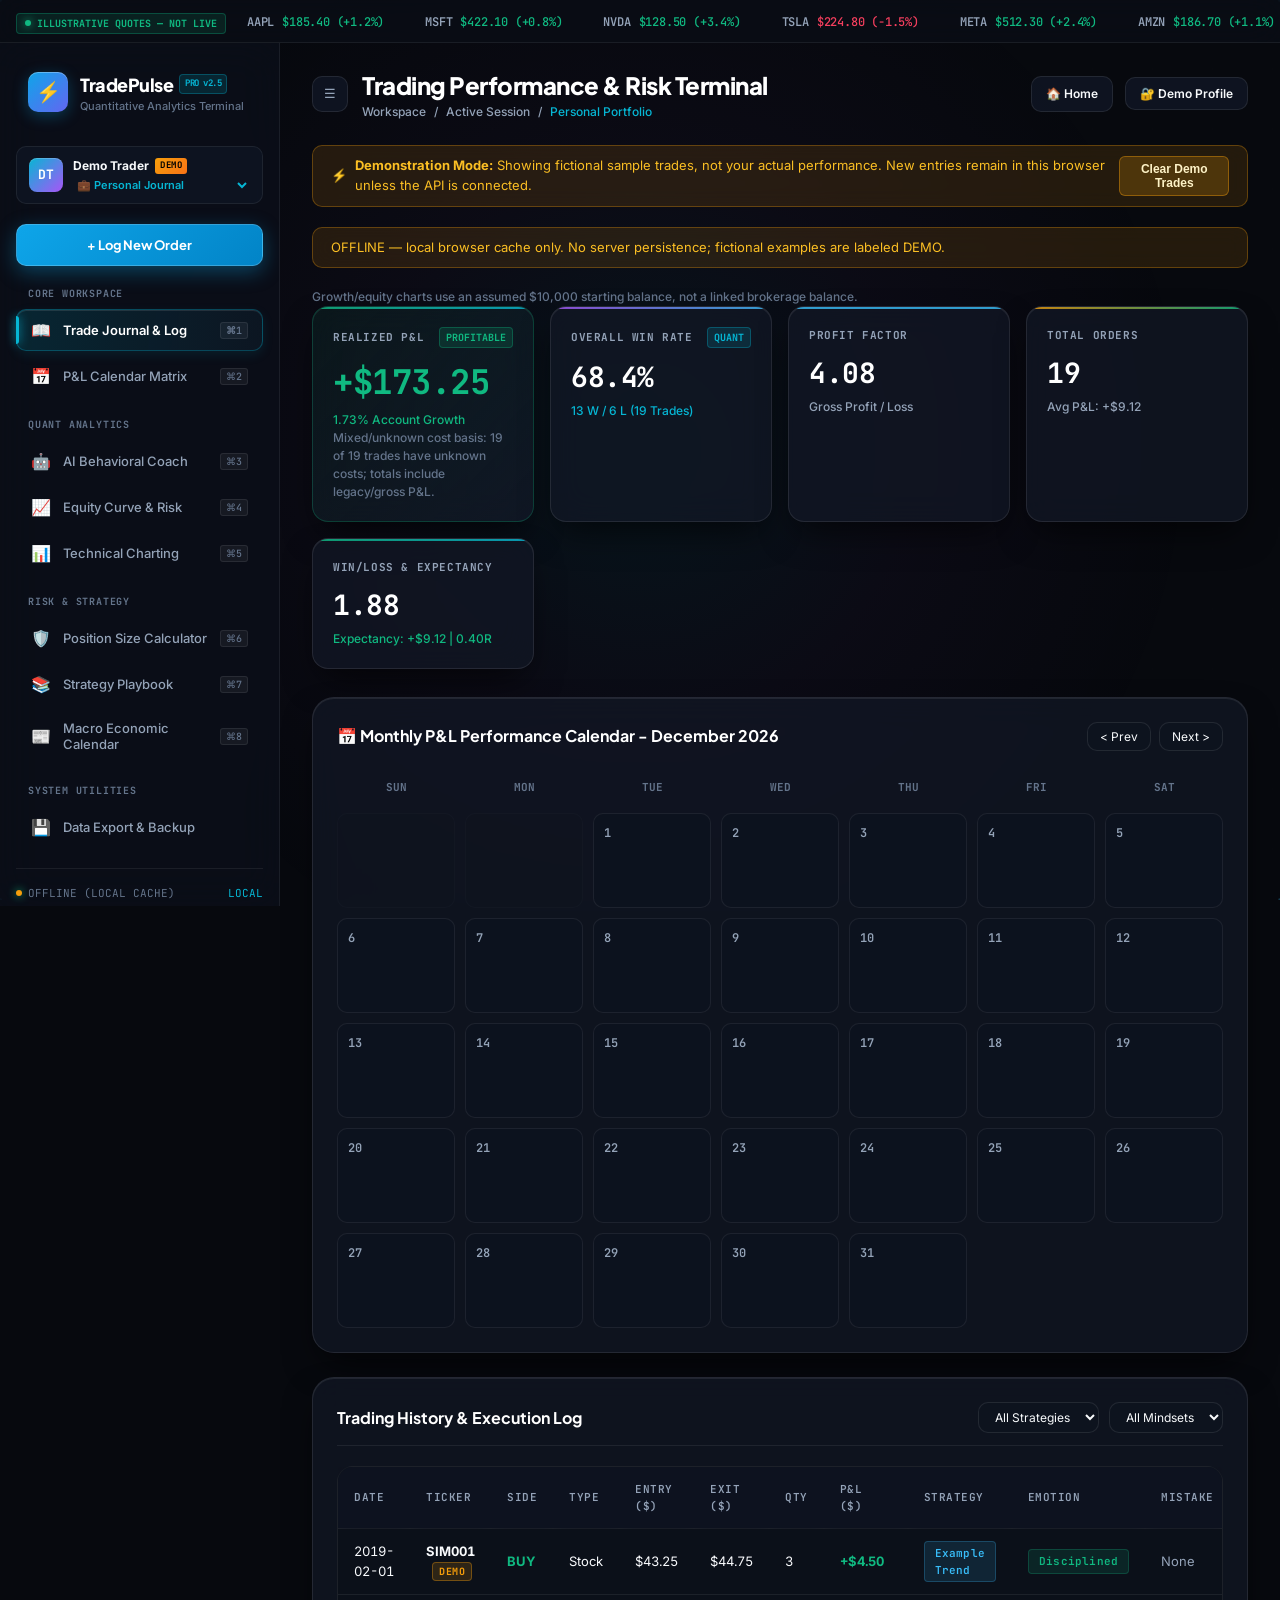
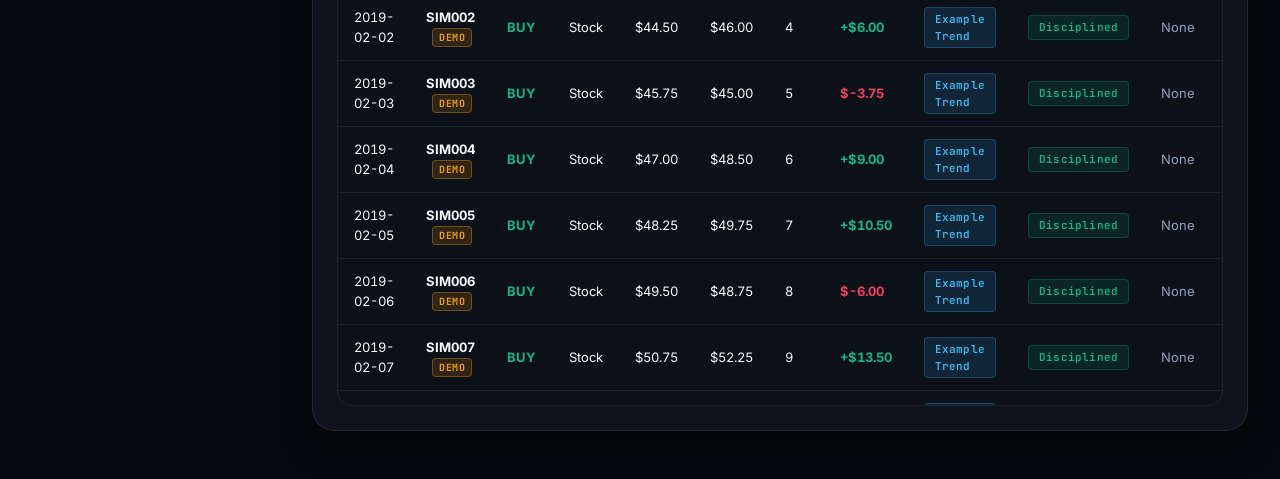
==== commit 106df36a: "fix: package static TradePulse frontend for Vercel previews" ====
--- a/dashboard.html
+++ b/dashboard.html
@@ -20,7 +20,7 @@
   <!-- Top Marquee Ticker Bar -->
   <div class="ticker-marquee">
     <div class="marquee-content">
-      <span class="ticker-live-badge"><span class="live-dot"></span> LIVE TERMINAL</span>
+      <span class="ticker-live-badge"><span class="live-dot"></span> ILLUSTRATIVE QUOTES — NOT LIVE</span>
       <span class="marquee-item"><span class="marquee-symbol">AAPL</span> <span class="text-green">$185.40 (+1.2%)</span></span>
       <span class="marquee-item"><span class="marquee-symbol">MSFT</span> <span class="text-green">$422.10 (+0.8%)</span></span>
       <span class="marquee-item"><span class="marquee-symbol">NVDA</span> <span class="text-green">$128.50 (+3.4%)</span></span>
@@ -53,11 +53,11 @@
 
         <!-- Profile & Account Pill -->
         <div class="sidebar-profile-card" id="userProfilePill">
-          <div class="avatar-badge" id="avatarBadge">AM</div>
+          <div class="avatar-badge" id="avatarBadge">DT</div>
           <div class="profile-info">
-            <div class="profile-name" id="userName">Ankit Mishra <span class="badge-pro">PRO</span></div>
+            <div class="profile-name" id="userName">Demo Trader <span class="badge-pro">DEMO</span></div>
             <select id="activeAccountSelect" class="account-selector">
-              <option value="Personal">💼 Personal Portfolio ($25K)</option>
+              <option value="Personal">💼 Personal Journal</option>
               <option value="PropFirm">🏦 Prop Firm Account ($100K)</option>
               <option value="Paper">🧪 Paper Sandbox</option>
             </select>
@@ -163,7 +163,7 @@
       <!-- Footer Terminal Latency -->
       <div class="sidebar-status-footer">
         <div class="status-footer-text" id="footerConnStatus">
-          <span class="live-dot" id="footerConnDot"></span> <span id="footerConnText">CONNECTING...</span>
+          <span class="live-dot" id="footerConnDot"></span> <span id="footerConnText">OFFLINE / LOCAL CACHE</span>
         </div>
         <div style="font-family: var(--font-mono); color: var(--cyan-accent);" id="footerConnLatency">--</div>
       </div>
@@ -191,7 +191,7 @@
             <span>🏠 Home</span>
           </a>
           <button id="openAuthModalBtn" class="btn-secondary-action">
-            <span>🔐 Login</span>
+            <span>🔐 Demo Profile</span>
           </button>
         </div>
       </header>
@@ -209,12 +209,17 @@
       <div id="demoDataBanner" class="demo-data-banner" style="display: none;">
         <div class="banner-text">
           <span>⚡</span>
-          <span><strong>Demonstration Mode:</strong> Showing realistic sample trades. Click <em>+ Log New Order</em> to record real trades or switch to your live journal.</span>
+          <span><strong>Demonstration Mode:</strong> Showing fictional sample trades, not your actual performance. New entries remain in this browser unless the API is connected.</span>
         </div>
         <div style="display:flex; gap:8px;">
           <button id="clearDemoDataBtn" class="banner-btn">Clear Demo Trades</button>
         </div>
       </div>
+
+      <div id="connectionNotice" class="demo-data-banner" role="status" aria-live="polite">
+        API not connected. Local browser cache only; no server persistence.
+      </div>
+      <p class="kpi-subtext">Growth/equity charts use an assumed $10,000 starting balance, not a linked brokerage balance.</p>
 
       <!-- KPI Metrics Ribbon (Asymmetric Financial Grid) -->
       <div class="kpi-grid">
@@ -421,7 +426,7 @@
         <div class="chart-card">
           <div class="chart-header">
             <div style="display:flex; gap:14px; align-items:center;">
-              <div class="chart-title">Live Technical Candlestick Analysis</div>
+              <div class="chart-title">Technical Candlestick Analysis</div>
               <select id="techTickerSelect" class="select-input">
                 <optgroup label="🇺🇸 US Tech & Growth">
                   <option value="AAPL">AAPL - Apple Inc.</option>
@@ -453,6 +458,7 @@
               </select>
             </div>
           </div>
+          <p id="marketDataNotice" class="kpi-subtext" role="status">Illustrative charts — not live market data.</p>
           <div id="techPricePlot" class="plot-container"></div>
         </div>
 
@@ -740,20 +746,21 @@
   <div id="authModal" class="modal-overlay">
     <div class="modal-card" style="max-width: 420px;">
       <div class="modal-header">
-        <div class="modal-title">🔐 Trader Portal Authentication</div>
+        <div class="modal-title">🔐 Demo Profile · Display Only</div>
         <button id="closeAuthModalBtn" class="close-btn">&times;</button>
       </div>
+      <p class="kpi-subtext">Display-only demo profile. No authentication; do not enter a real password.</p>
       <form id="authForm" class="modal-body">
         <div class="form-group" style="margin-bottom:14px;">
           <label>Email Address:</label>
-          <input type="email" id="authEmail" class="form-input" value="ankit@tradepulse.ai" required />
+          <input type="email" id="authEmail" class="form-input" value="demo@example.invalid" required />
         </div>
         <div class="form-group" style="margin-bottom:20px;">
-          <label>Password:</label>
-          <input type="password" id="authPass" class="form-input" value="••••••••" required />
-        </div>
-        <button type="submit" class="btn-add-trade" style="width:100%; justify-content:center; margin-bottom:12px;">Login to Account</button>
-        <button type="button" id="btnQuickDemoLogin" class="form-input" style="width:100%; cursor:pointer; background:rgba(6,182,212,0.15); border-color:var(--cyan-accent); color:var(--cyan-accent); font-weight:700;">⚡ 1-Click Quick Demo Login</button>
+          <label>Unused demo placeholder:</label>
+          <input type="password" id="authPass" class="form-input" value="••••••••" disabled />
+        </div>
+        <button type="submit" class="btn-add-trade" style="width:100%; justify-content:center; margin-bottom:12px;">Apply Demo Profile</button>
+        <button type="button" id="btnQuickDemoLogin" class="form-input" style="width:100%; cursor:pointer; background:rgba(6,182,212,0.15); border-color:var(--cyan-accent); color:var(--cyan-accent); font-weight:700;">⚡ Use Fictional Demo Profile</button>
       </form>
     </div>
   </div>
@@ -771,6 +778,7 @@
         <button id="closeTradeDetailBtn" class="close-btn">&times;</button>
       </div>
       <div class="modal-body">
+        <p id="tradeDetailDataNotice" class="kpi-subtext" role="status">Illustrative chart — not live market data.</p>
         <div id="tradeDetailPricePlot" class="plot-container" style="min-height: 520px;"></div>
       </div>
     </div>
@@ -788,6 +796,7 @@
   </div>
 
   <!-- JS Logic (api.js loaded first so window.TradePulseAPI is available immediately on DOMContentLoaded) -->
+  <script src="frontend/config.js"></script>
   <script src="frontend/js/api.js?v=2.6"></script>
   <script src="app.js?v=2.6"></script>
   <script src="dashboard-ui.js?v=2.6"></script>
--- a/styles.css
+++ b/styles.css
@@ -1,4 +1,4 @@
-@import url('https://fonts.googleapis.com/css2?family=Inter:wght@300;400;500;600;700;800&family=JetBrains+Mono:ital,wght@0,400;0,500;0,600;0,700;1,400&family=Plus+Jakarta+Sans:wght@500;600;700;800&display=swap');
+@import url('./assets/fonts/fonts.css');
 
 :root {
   --bg-dark: #07090e;
@@ -1224,6 +1224,21 @@
 }
 
 @media (max-width: 640px) {
+  .workspace-header {
+    flex-wrap: wrap;
+    gap: 12px;
+  }
+  .workspace-header > div:first-child {
+    flex: 1 1 100%;
+    min-width: 0;
+  }
+  .workspace-actions,
+  .workspace-breadcrumb {
+    flex-wrap: wrap;
+  }
+  .workspace-title-box {
+    min-width: 0;
+  }
   .kpi-grid {
     grid-template-columns: 1fr;
   }
@@ -1943,6 +1958,8 @@
     width: 100%;
     max-width: 100%;
     margin: 0;
+  }
+
   .home-stats,
   .home-feature-grid,
   .home-flow,
